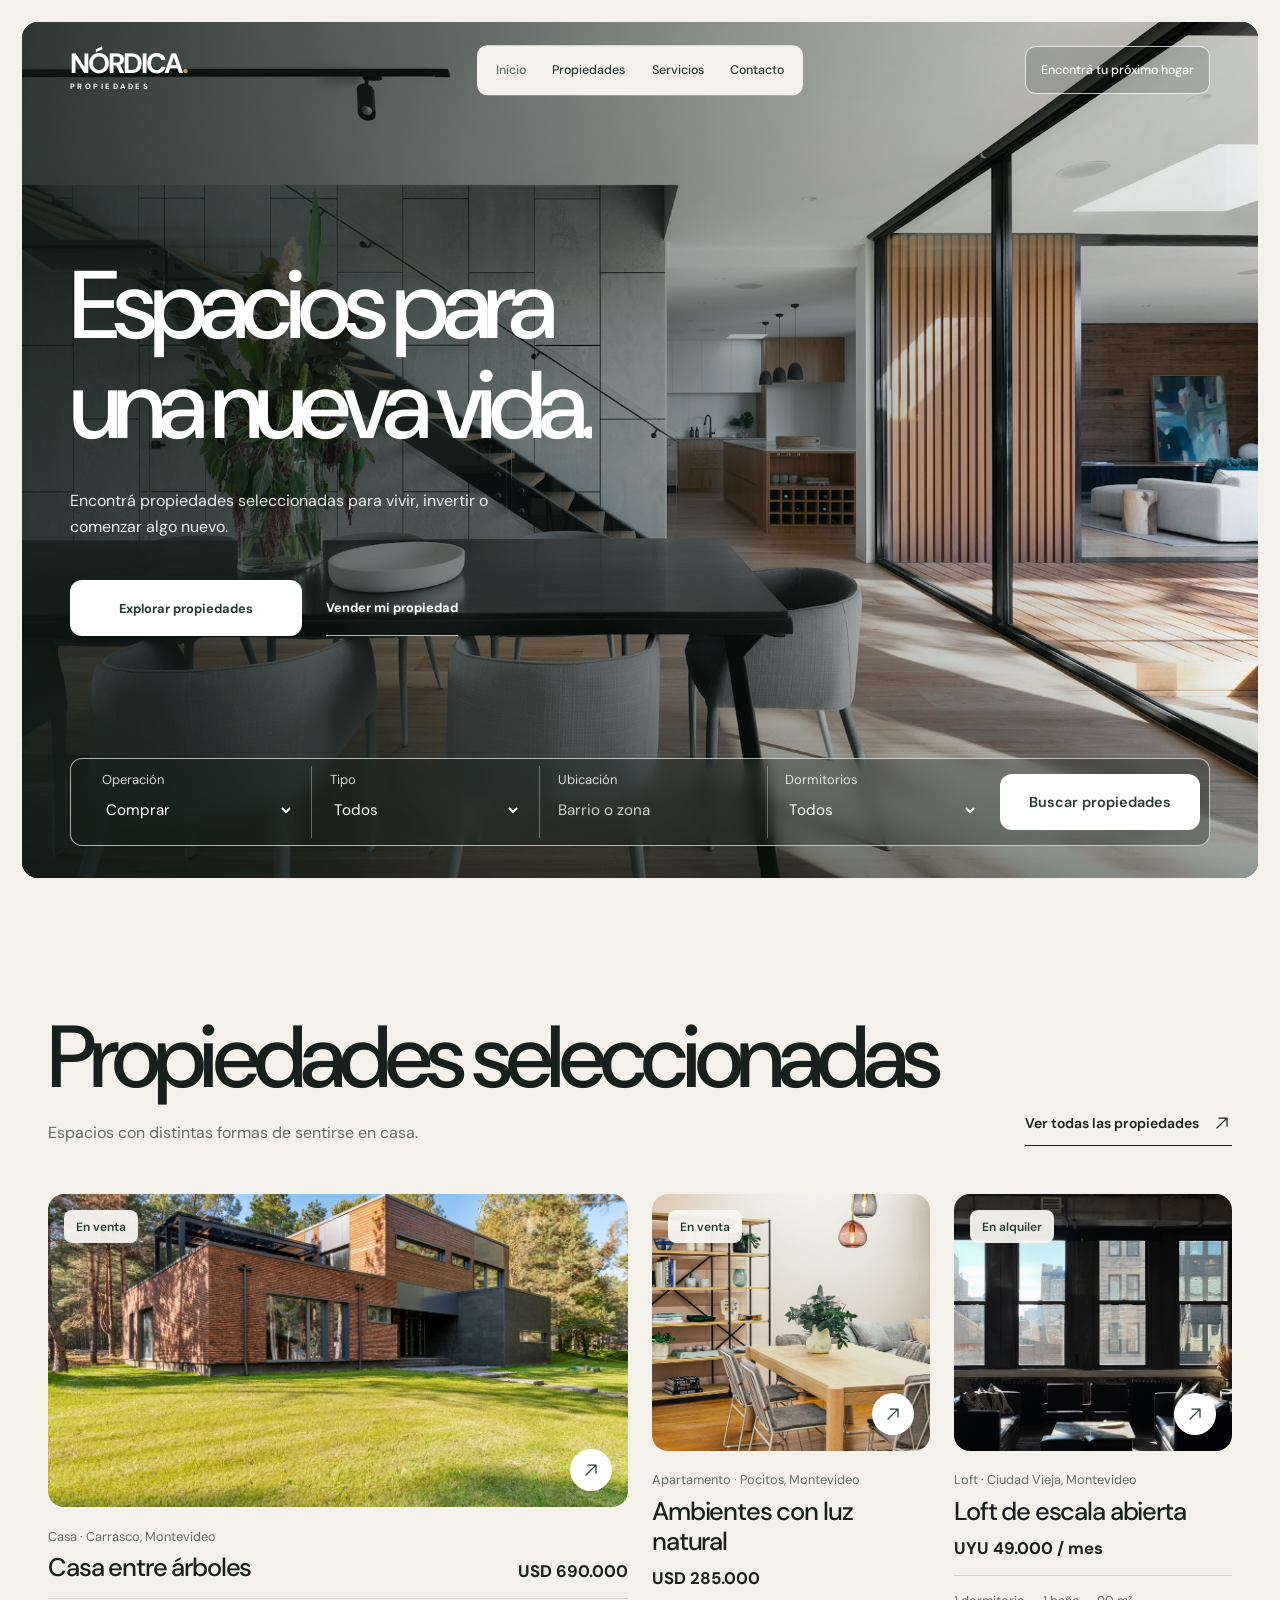
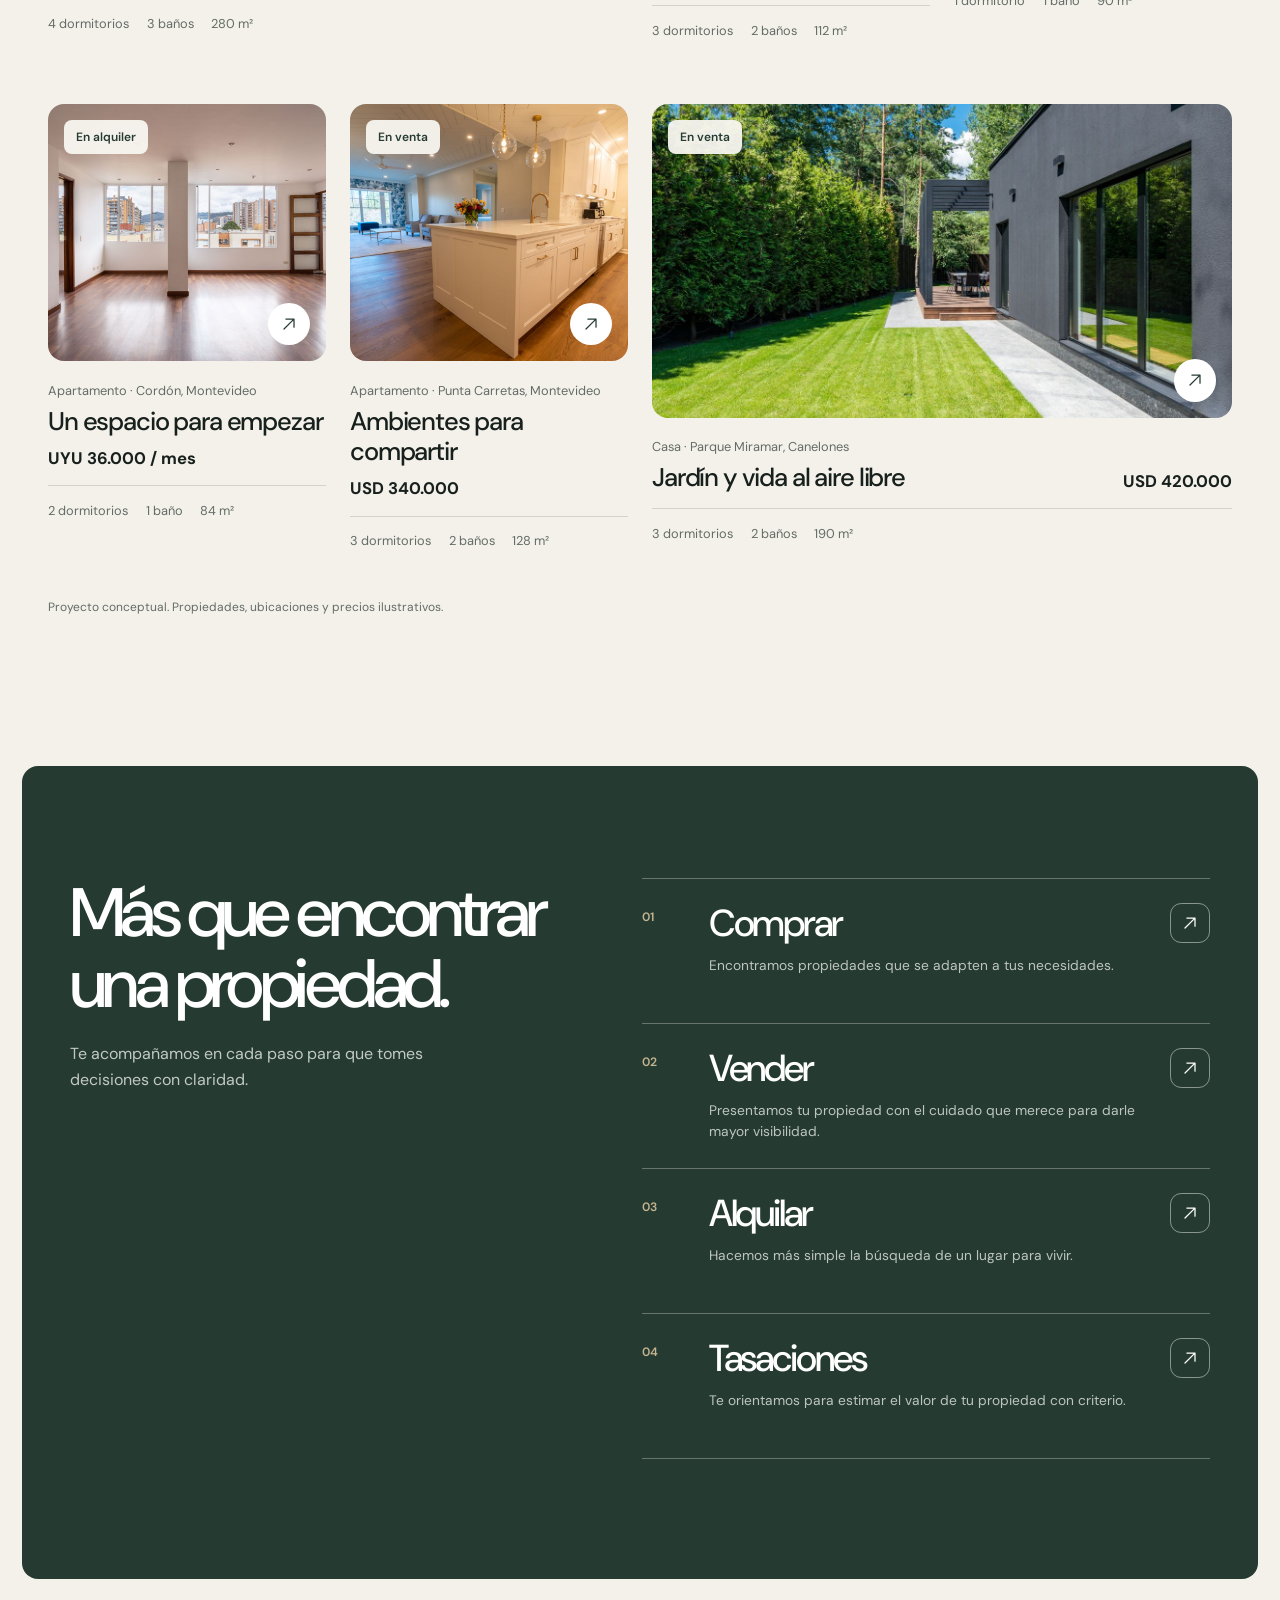
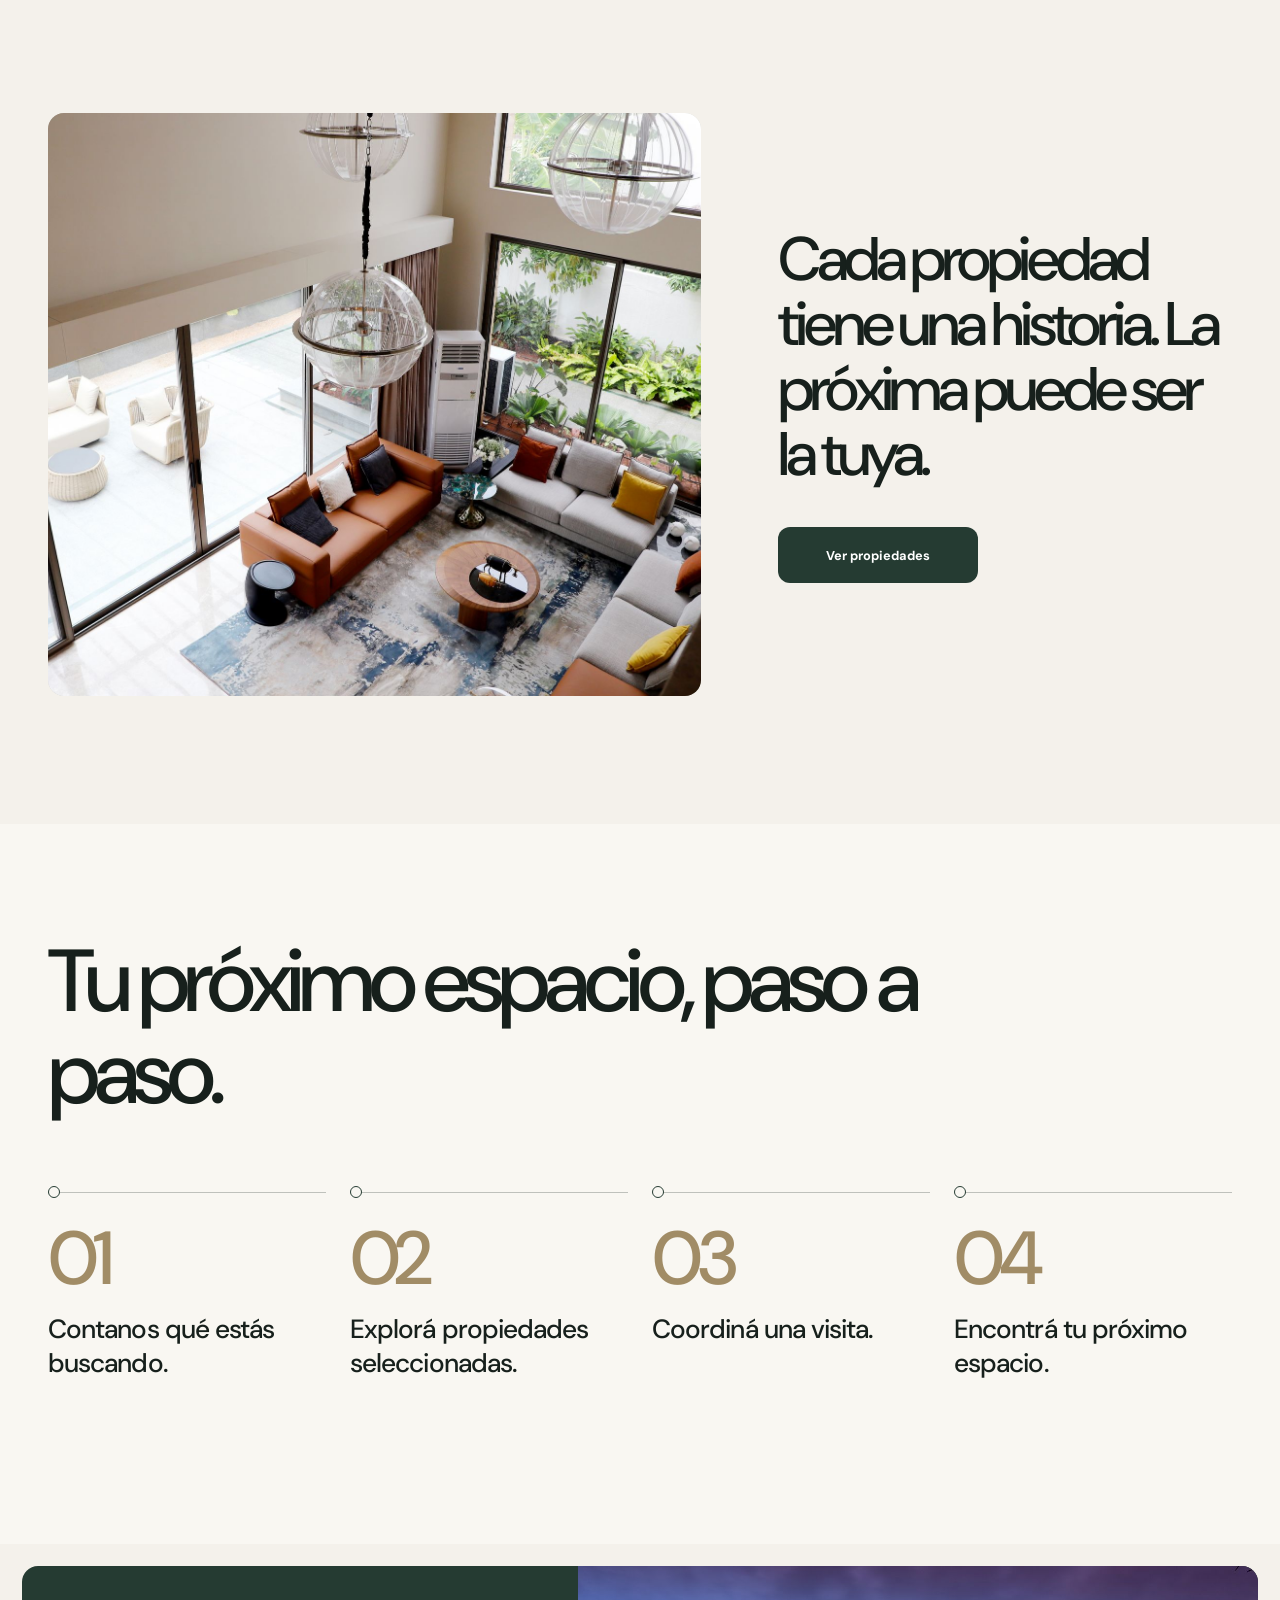
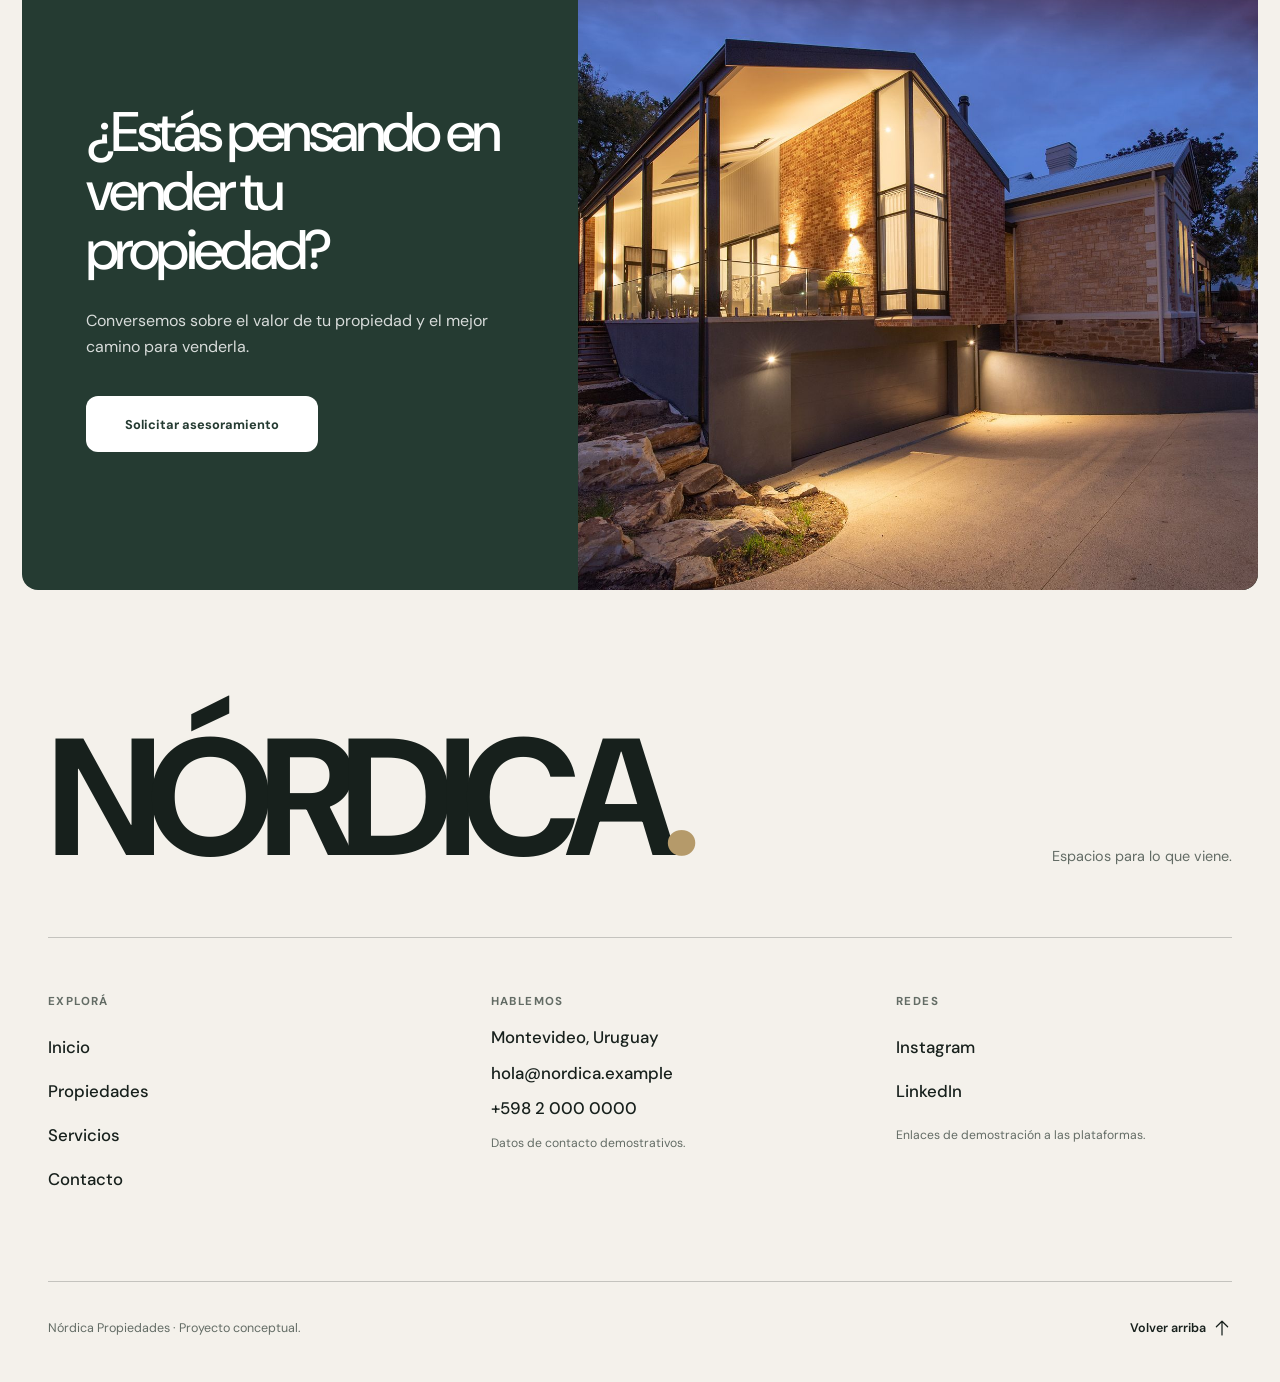
==== index.html @ 1dad35c6 "Primer Commit" ====
<!doctype html>
<html lang="es-UY">
  <head>
    <meta charset="utf-8">
    <meta name="viewport" content="width=device-width, initial-scale=1">
    <meta name="theme-color" content="#f4f1eb">
    <meta name="description" content="Nórdica Propiedades es un proyecto conceptual de una inmobiliaria contemporánea en Montevideo.">
    <title>Nórdica Propiedades — Espacios para una nueva etapa</title>
    <link rel="preconnect" href="https://fonts.googleapis.com">
    <link rel="preconnect" href="https://fonts.gstatic.com" crossorigin>
    <link href="https://fonts.googleapis.com/css2?family=DM+Sans:wght@400;500;600;700&display=swap" rel="stylesheet">
    <link rel="stylesheet" href="css/styles.css?v=28">
    <script src="js/main.js?v=9" defer></script>
    <script src="js/newsletter.js?v=3" defer></script>
  </head>
  <body>
    <a class="skip-link" href="#contenido">Saltar al contenido</a>

    <header class="site-header">
      <div class="site-header__inner container">
        <a class="brand" href="index.html" aria-label="Nórdica Propiedades, inicio">
          <span class="brand__name">NÓRDICA<span class="brand__mark" aria-hidden="true">.</span></span>
          <span class="brand__description">PROPIEDADES</span>
        </a>

        <button class="menu-toggle" type="button" aria-label="Abrir menú" aria-controls="site-nav" aria-expanded="false"><span class="icon icon--menu" aria-hidden="true"></span></button>

        <nav class="site-nav" id="site-nav" aria-label="Navegación principal">
          <ul class="site-nav__list">
            <li><a class="site-nav__link is-current" href="index.html" aria-current="page">Inicio</a></li>
            <li><a class="site-nav__link" href="propiedades.html">Propiedades</a></li>
            <li><a class="site-nav__link" href="index.html#servicios">Servicios</a></li>
            <li><a class="site-nav__link" href="contacto.html">Contacto</a></li>
          </ul>
          <a class="site-nav__cta" href="propiedades.html">Encontrá tu próximo hogar</a>
        </nav>
      </div>
    </header>

    <main id="contenido">
      <section class="hero" aria-labelledby="hero-title">
        <div class="hero__content">
          <div class="hero__copy">
            <h1 id="hero-title" aria-label="Espacios para una nueva etapa.">Espacios para una nueva <span class="hero__word" aria-hidden="true">etapa</span></h1>
            <p class="hero__description">Encontrá propiedades seleccionadas para vivir, invertir o comenzar algo nuevo.</p>
            <div class="hero__actions">
              <a class="button button--primary" href="propiedades.html">Explorar propiedades</a>
              <a class="button button--text" href="contacto.html?motivo=vender">Vender mi propiedad</a>
            </div>
          </div>

          <section class="property-search" aria-labelledby="property-search-title">
            <h2 class="visually-hidden" id="property-search-title">Buscá propiedades</h2>

            <form class="property-search__form" action="propiedades.html" method="get" role="search">
              <div class="property-search__field">
                <label for="search-operation">Operación</label>
                <select id="search-operation" name="operacion">
                  <option value="comprar">Comprar</option>
                  <option value="alquilar">Alquilar</option>
                </select>
              </div>

              <div class="property-search__field">
                <label for="search-type">Tipo</label>
                <select id="search-type" name="tipo">
                  <option value="">Todos</option>
                  <option value="casa">Casa</option>
                  <option value="apartamento">Apartamento</option>
                  <option value="terreno">Terreno</option>
                  <option value="local">Local</option>
                </select>
              </div>

              <div class="property-search__field">
                <label for="search-location">Ubicación</label>
                <input id="search-location" name="ubicacion" type="search" placeholder="Barrio o zona" autocomplete="off">
              </div>

              <div class="property-search__field">
                <label for="search-bedrooms">Dormitorios</label>
                <select id="search-bedrooms" name="dormitorios">
                  <option value="">Todos</option>
                  <option value="1">1 o más</option>
                  <option value="2">2 o más</option>
                  <option value="3">3 o más</option>
                  <option value="4">4 o más</option>
                </select>
              </div>

              <button class="property-search__submit" type="submit">Buscar propiedades</button>
            </form>
          </section>
        </div>

        <figure class="hero__visual">
          <img src="assets/images/hero-interior.jpg" width="1800" height="1200" alt="Interior contemporáneo luminoso con ventanales, escalera y materiales naturales" fetchpriority="high" decoding="async">
        </figure>
      </section>

      <section class="featured" id="propiedades-destacadas" aria-labelledby="featured-title">
        <div class="container">
          <div class="featured__header">
            <div>
              <h2 id="featured-title">Propiedades seleccionadas</h2>
              <p>Espacios con distintas formas de sentirse en casa.</p>
            </div>
            <a class="featured__all" href="propiedades.html">Ver todas las propiedades <span class="icon icon--arrow-up-right" aria-hidden="true"></span></a>
          </div>

          <div class="featured__grid">
            <article class="featured-property featured-property--wide">
              <a class="featured-property__link" href="propiedad.html?id=casa-carrasco">
                <div class="featured-property__media">
                  <img src="assets/images/casa-carrasco.jpg" width="1200" height="801" alt="Casa contemporánea de ladrillo y madera entre árboles" loading="lazy" decoding="async">
                  <span class="featured-property__badge">En venta</span>
                  <span class="featured-property__arrow" aria-hidden="true"><span class="icon icon--arrow-up-right"></span></span>
                </div>
                <div class="featured-property__details">
                  <div class="featured-property__heading">
                    <p>Casa · Carrasco, Montevideo</p>
                    <h3>Casa entre árboles</h3>
                  </div>
                  <p class="featured-property__price">USD 690.000</p>
                </div>
                <ul class="featured-property__specs" aria-label="Características de la propiedad">
                  <li>4 dormitorios</li><li>3 baños</li><li>280 m²</li>
                </ul>
              </a>
            </article>

            <article class="featured-property">
              <a class="featured-property__link" href="propiedad.html?id=apartamento-pocitos">
                <div class="featured-property__media">
                  <img src="assets/images/apartamento-pocitos.jpg" width="1200" height="1800" alt="Comedor luminoso con mesa de madera y lámparas colgantes" loading="lazy" decoding="async">
                  <span class="featured-property__badge">En venta</span>
                  <span class="featured-property__arrow" aria-hidden="true"><span class="icon icon--arrow-up-right"></span></span>
                </div>
                <div class="featured-property__details">
                  <div class="featured-property__heading">
                    <p>Apartamento · Pocitos, Montevideo</p>
                    <h3>Ambientes con luz natural</h3>
                  </div>
                  <p class="featured-property__price">USD 285.000</p>
                </div>
                <ul class="featured-property__specs" aria-label="Características de la propiedad">
                  <li>3 dormitorios</li><li>2 baños</li><li>112 m²</li>
                </ul>
              </a>
            </article>

            <article class="featured-property">
              <a class="featured-property__link" href="propiedad.html?id=loft-ciudad-vieja">
                <div class="featured-property__media">
                  <img src="assets/images/loft-ciudad-vieja.jpg" width="1200" height="1600" alt="Loft con ventanales altos y sala de estar de estilo industrial" loading="lazy" decoding="async">
                  <span class="featured-property__badge">En alquiler</span>
                  <span class="featured-property__arrow" aria-hidden="true"><span class="icon icon--arrow-up-right"></span></span>
                </div>
                <div class="featured-property__details">
                  <div class="featured-property__heading">
                    <p>Loft · Ciudad Vieja, Montevideo</p>
                    <h3>Loft de escala abierta</h3>
                  </div>
                  <p class="featured-property__price">UYU 49.000 / mes</p>
                </div>
                <ul class="featured-property__specs" aria-label="Características de la propiedad">
                  <li>1 dormitorio</li><li>1 baño</li><li>90 m²</li>
                </ul>
              </a>
            </article>

            <article class="featured-property">
              <a class="featured-property__link" href="propiedad.html?id=apartamento-cordon">
                <div class="featured-property__media">
                  <img src="assets/images/apartamento-cordon.jpg" width="1200" height="800" alt="Apartamento vacío con piso de madera y ventanas amplias" loading="lazy" decoding="async">
                  <span class="featured-property__badge">En alquiler</span>
                  <span class="featured-property__arrow" aria-hidden="true"><span class="icon icon--arrow-up-right"></span></span>
                </div>
                <div class="featured-property__details">
                  <div class="featured-property__heading">
                    <p>Apartamento · Cordón, Montevideo</p>
                    <h3>Un espacio para empezar</h3>
                  </div>
                  <p class="featured-property__price">UYU 36.000 / mes</p>
                </div>
                <ul class="featured-property__specs" aria-label="Características de la propiedad">
                  <li>2 dormitorios</li><li>1 baño</li><li>84 m²</li>
                </ul>
              </a>
            </article>

            <article class="featured-property">
              <a class="featured-property__link" href="propiedad.html?id=apartamento-punta-carretas">
                <div class="featured-property__media">
                  <img src="assets/images/apartamento-punta-carretas.jpg" width="1200" height="800" alt="Cocina abierta con isla y sala de estar luminosa" loading="lazy" decoding="async">
                  <span class="featured-property__badge">En venta</span>
                  <span class="featured-property__arrow" aria-hidden="true"><span class="icon icon--arrow-up-right"></span></span>
                </div>
                <div class="featured-property__details">
                  <div class="featured-property__heading">
                    <p>Apartamento · Punta Carretas, Montevideo</p>
                    <h3>Ambientes para compartir</h3>
                  </div>
                  <p class="featured-property__price">USD 340.000</p>
                </div>
                <ul class="featured-property__specs" aria-label="Características de la propiedad">
                  <li>3 dormitorios</li><li>2 baños</li><li>128 m²</li>
                </ul>
              </a>
            </article>

            <article class="featured-property featured-property--wide">
              <a class="featured-property__link" href="propiedad.html?id=casa-parque-miramar">
                <div class="featured-property__media">
                  <img src="assets/images/casa-parque-miramar.jpg" width="1200" height="801" alt="Casa moderna con jardín verde y ventanales al exterior" loading="lazy" decoding="async">
                  <span class="featured-property__badge">En venta</span>
                  <span class="featured-property__arrow" aria-hidden="true"><span class="icon icon--arrow-up-right"></span></span>
                </div>
                <div class="featured-property__details">
                  <div class="featured-property__heading">
                    <p>Casa · Parque Miramar, Canelones</p>
                    <h3>Jardín y vida al aire libre</h3>
                  </div>
                  <p class="featured-property__price">USD 420.000</p>
                </div>
                <ul class="featured-property__specs" aria-label="Características de la propiedad">
                  <li>3 dormitorios</li><li>2 baños</li><li>190 m²</li>
                </ul>
              </a>
            </article>
          </div>

          <p class="featured__disclaimer">Proyecto conceptual. Propiedades, ubicaciones y precios ilustrativos.</p>
        </div>
      </section>

      <section class="services" id="servicios" aria-labelledby="services-title">
        <div class="services__inner container">
          <div class="services__intro">
            <h2 id="services-title">Más que encontrar una propiedad.</h2>
            <p>Te acompañamos en cada paso para que tomes decisiones con claridad.</p>
          </div>

          <ul class="services__list">
            <li class="service-row">
              <a class="service-row__link" href="propiedades.html?operacion=comprar">
                <span class="service-row__number" aria-hidden="true">01</span>
                <span class="service-row__content">
                  <span class="service-row__title">Comprar</span>
                  <span class="service-row__description">Encontramos propiedades que se adapten a tus necesidades.</span>
                </span>
                <span class="service-row__arrow" aria-hidden="true"><span class="icon icon--arrow-up-right"></span></span>
              </a>
            </li>
            <li class="service-row">
              <a class="service-row__link" href="contacto.html?motivo=vender">
                <span class="service-row__number" aria-hidden="true">02</span>
                <span class="service-row__content">
                  <span class="service-row__title">Vender</span>
                  <span class="service-row__description">Presentamos tu propiedad con el cuidado que merece para darle mayor visibilidad.</span>
                </span>
                <span class="service-row__arrow" aria-hidden="true"><span class="icon icon--arrow-up-right"></span></span>
              </a>
            </li>
            <li class="service-row">
              <a class="service-row__link" href="propiedades.html?operacion=alquilar">
                <span class="service-row__number" aria-hidden="true">03</span>
                <span class="service-row__content">
                  <span class="service-row__title">Alquilar</span>
                  <span class="service-row__description">Hacemos más simple la búsqueda de un lugar para vivir.</span>
                </span>
                <span class="service-row__arrow" aria-hidden="true"><span class="icon icon--arrow-up-right"></span></span>
              </a>
            </li>
            <li class="service-row">
              <a class="service-row__link" href="contacto.html?motivo=tasacion">
                <span class="service-row__number" aria-hidden="true">04</span>
                <span class="service-row__content">
                  <span class="service-row__title">Tasaciones</span>
                  <span class="service-row__description">Te orientamos para estimar el valor de tu propiedad con criterio.</span>
                </span>
                <span class="service-row__arrow" aria-hidden="true"><span class="icon icon--arrow-up-right"></span></span>
              </a>
            </li>
          </ul>
        </div>
      </section>

      <section class="story" aria-labelledby="story-title">
        <div class="story__layout container">
          <figure class="story__visual">
            <img src="assets/images/historia-interior.jpg" width="1800" height="1200" alt="Sala contemporánea de doble altura abierta hacia un jardín" loading="lazy" decoding="async">
          </figure>
          <div class="story__copy">
            <h2 id="story-title">Cada propiedad tiene una historia. La próxima puede ser la tuya.</h2>
            <a class="button button--dark" href="propiedades.html">Ver propiedades</a>
          </div>
        </div>
      </section>

      <section class="process" id="proceso" aria-labelledby="process-title">
        <div class="container">
          <h2 id="process-title">Tu próximo espacio, paso a paso.</h2>
          <ol class="process__steps">
            <li class="process__step">
              <span class="process__number" aria-hidden="true">01</span>
              <p>Contanos qué estás buscando.</p>
            </li>
            <li class="process__step">
              <span class="process__number" aria-hidden="true">02</span>
              <p>Explorá propiedades seleccionadas.</p>
            </li>
            <li class="process__step">
              <span class="process__number" aria-hidden="true">03</span>
              <p>Coordiná una visita.</p>
            </li>
            <li class="process__step">
              <span class="process__number" aria-hidden="true">04</span>
              <p>Encontrá tu próximo espacio.</p>
            </li>
          </ol>
        </div>
      </section>

      <section class="sell-cta" id="vender" aria-labelledby="sell-cta-title">
        <div class="sell-cta__content">
          <h2 id="sell-cta-title">¿Estás pensando en vender tu propiedad?</h2>
          <p>Conversemos sobre el valor de tu propiedad y el mejor camino para venderla.</p>
          <a class="button button--primary" href="contacto.html?motivo=vender">Solicitar asesoramiento</a>
        </div>
        <figure class="sell-cta__visual">
          <img src="assets/images/cta-vender.jpg" width="1800" height="1200" alt="Casa contemporánea de ladrillo iluminada al atardecer" loading="lazy" decoding="async">
        </figure>
      </section>
    </main>

    <footer class="site-footer">
      <div class="site-footer__inner container">
        <div class="site-footer__masthead">
          <a class="site-footer__brand" href="index.html" aria-label="Nórdica Propiedades, inicio">NÓRDICA<span aria-hidden="true">.</span></a>
          <p>Espacios para lo que viene.</p>
        </div>

        <div class="site-footer__details">
          <nav class="site-footer__group" aria-label="Navegación del pie de página">
            <h2>Explorá</h2>
            <ul>
              <li><a href="index.html">Inicio</a></li>
              <li><a href="propiedades.html">Propiedades</a></li>
              <li><a href="index.html#servicios">Servicios</a></li>
              <li><a href="contacto.html">Contacto</a></li>
            </ul>
          </nav>

          <div class="site-footer__group">
            <h2>Hablemos</h2>
            <p>Montevideo, Uruguay</p>
            <p>hola@nordica.example</p>
            <p>+598 2 000 0000</p>
            <p class="site-footer__note">Datos de contacto demostrativos.</p>
          </div>

          <div class="site-footer__group">
            <h2>Redes</h2>
            <ul>
              <li><a href="https://www.instagram.com/" target="_blank" rel="noopener noreferrer">Instagram</a></li>
              <li><a href="https://www.linkedin.com/" target="_blank" rel="noopener noreferrer">LinkedIn</a></li>
            </ul>
            <p class="site-footer__note">Enlaces de demostración a las plataformas.</p>
          </div>
        </div>

        <div class="site-footer__bottom">
          <p>Nórdica Propiedades · Proyecto conceptual.</p>
          <a href="#contenido">Volver arriba <span class="icon icon--arrow-up" aria-hidden="true"></span></a>
        </div>
      </div>
    </footer>
  </body>
</html>
---- css/styles.css ----
/* 1. Variables */
:root {
  --color-background: #f4f1eb;
  --color-paper: #f9f7f2;
  --color-text: #17201c;
  --color-primary: #253b32;
  --color-accent: #b59a6a;
  --color-muted: #636c65;
  --color-white: #fff;
  --font-body: "DM Sans", Arial, sans-serif;
  --container-width: 88rem;
  --page-gutter: 1.25rem;
  --frame-gap: 0.625rem;
  --frame-radius: 1rem;
  --header-height: 5rem;
  --transition-fast: 220ms ease;
  --ease-out: cubic-bezier(0.23, 1, 0.32, 1);
}

/* 2. Reset and base */
*, *::before, *::after { box-sizing: border-box; }
html { scroll-behavior: smooth; }
body { margin: 0; min-width: 320px; background: var(--color-background); color: var(--color-text); font-family: var(--font-body); }
body, button, a { -webkit-tap-highlight-color: transparent; }
img { display: block; max-width: 100%; }
button, input, select { font: inherit; }
textarea { font: inherit; }
a { color: inherit; text-decoration: none; }
ul { margin: 0; padding: 0; list-style: none; }
::selection { background: var(--color-accent); color: var(--color-text); }
:focus-visible { outline: 2px solid var(--color-accent); outline-offset: 4px; }

/* Phosphor regular icons, served locally in explicit spans. */
.icon { display: inline-block; width: 1.25rem; height: 1.25rem; flex: 0 0 auto; background: currentColor; vertical-align: middle; -webkit-mask: var(--icon) center / contain no-repeat; mask: var(--icon) center / contain no-repeat; }
.icon--arrow-up-right { --icon: url('../assets/icons/arrow-up-right.svg'); }
.icon--arrow-up { --icon: url('../assets/icons/arrow-up.svg'); }
.icon--arrow-left { --icon: url('../assets/icons/arrow-left.svg'); }
.icon--arrow-right { --icon: url('../assets/icons/arrow-right.svg'); }
.icon--check { --icon: url('../assets/icons/check.svg'); }
.icon--search { --icon: url('../assets/icons/magnifying-glass.svg'); }
.icon--menu { --icon: url('../assets/icons/list.svg'); width: 1.45rem; height: 1.45rem; }
.icon--close { --icon: url('../assets/icons/x.svg'); }
.menu-toggle[aria-expanded="true"] .icon--menu { --icon: url('../assets/icons/x.svg'); }
.contact-success__mark .icon, .detail-visit__success > span .icon, .catalog-empty__symbol .icon { width: 1.65rem; height: 1.65rem; }

.container { width: min(100% - 2 * var(--page-gutter), var(--container-width)); margin-inline: auto; }
.visually-hidden { position: absolute; width: 1px; height: 1px; padding: 0; border: 0; overflow: hidden; clip: rect(0, 0, 0, 0); white-space: nowrap; clip-path: inset(50%); }
.skip-link { position: fixed; z-index: 100; top: 0.5rem; left: 0.5rem; padding: 0.75rem 1rem; background: var(--color-primary); color: var(--color-white); transform: translateY(-160%); }
.skip-link:focus { transform: translateY(0); }

/* 3. Header */
.site-header { position: absolute; z-index: 30; top: var(--frame-gap); right: var(--frame-gap); left: var(--frame-gap); color: var(--color-white); transform: translate3d(0, var(--nav-follow, 0px), 0); will-change: transform; }
.site-header__inner { position: relative; display: flex; align-items: center; justify-content: space-between; min-height: var(--header-height); gap: 1rem; }
.site-header.is-scrolled .brand { margin: -0.55rem -0.75rem; padding: 0.55rem 0.75rem; border-radius: 0.75rem; background: var(--color-primary); box-shadow: 0 0.75rem 2rem rgb(12 24 20 / 18%); }
.site-header.is-scrolled .menu-toggle, .site-header.is-scrolled .site-nav__cta { border-color: var(--color-primary); background: var(--color-primary); box-shadow: 0 0.75rem 2rem rgb(12 24 20 / 18%); }
.brand { display: inline-flex; flex-direction: column; align-items: flex-start; flex-shrink: 0; line-height: 1; }
.brand__name { font-size: 1.55rem; font-weight: 700; letter-spacing: -0.075em; }
.brand__mark { color: var(--color-accent); }
.brand__description { margin-top: 0.32rem; font-size: 0.48rem; font-weight: 700; letter-spacing: 0.32em; }
.menu-toggle { display: grid; width: 3rem; height: 3rem; place-items: center; border: 1px solid rgb(255 255 255 / 70%); border-radius: 0.55rem; background: rgb(23 32 28 / 16%); color: var(--color-white); cursor: pointer; }
.menu-toggle:hover { background: rgb(23 32 28 / 35%); }
.site-nav { position: absolute; top: 100%; left: 0; right: 0; padding: 1.5rem var(--page-gutter) 2rem; border-radius: 0.75rem; background: var(--color-background); color: var(--color-text); box-shadow: 0 1rem 2.5rem rgb(12 24 20 / 18%); opacity: 0; visibility: hidden; pointer-events: none; transform: translateY(-0.75rem); transition: opacity var(--transition-fast), transform var(--transition-fast), visibility var(--transition-fast); }
.site-nav.is-open { opacity: 1; visibility: visible; pointer-events: auto; transform: translateY(0); }
.site-nav__list { display: grid; }
.site-nav__link { display: flex; align-items: center; min-height: 3.75rem; border-bottom: 1px solid rgb(23 32 28 / 12%); font-size: 1.35rem; transition: color var(--transition-fast); }
.site-nav__link:hover, .site-nav__link:focus-visible, .site-nav__link.is-current { color: #587061; }
.site-nav__cta { display: flex; min-height: 3.5rem; align-items: center; justify-content: center; margin-top: 1.5rem; padding: 0.75rem 1.1rem; background: var(--color-primary); color: var(--color-white); font-size: 0.85rem; font-weight: 600; transition: background var(--transition-fast); }
.site-nav__cta:hover { background: #385748; }

/* 4. Hero */
.hero { position: relative; display: grid; min-height: calc(100dvh - 2 * var(--frame-gap)); margin: var(--frame-gap); border-radius: var(--frame-radius); isolation: isolate; overflow: hidden; background: var(--color-primary); color: var(--color-white); }
.hero::after { position: absolute; z-index: 1; inset: 0; background: linear-gradient(90deg, rgb(12 24 20 / 76%), rgb(12 24 20 / 46%) 60%, rgb(12 24 20 / 23%)), linear-gradient(0deg, rgb(12 24 20 / 60%), transparent 28%); content: ""; pointer-events: none; }
.hero__content { position: relative; z-index: 2; display: flex; min-height: calc(100dvh - 2 * var(--frame-gap)); flex-direction: column; justify-content: space-between; min-width: 0; padding: calc(var(--header-height) + 1.4rem) var(--page-gutter) 1.4rem; }
.hero__copy { max-width: 58rem; margin-block: auto; }
.hero h1 { max-width: 11ch; margin: 0; font-family: var(--font-body); font-size: clamp(2.875rem, 11vw, 5.5rem); font-weight: 500; letter-spacing: -0.075em; line-height: 1.04; text-wrap: balance; }
.hero__word { display: inline-block; white-space: nowrap; }
.hero__word::after { content: "."; }
.hero__word.is-erasing { animation: word-erase 320ms steps(5, end) forwards; }
.hero__word.is-writing { animation: word-write 400ms steps(5, end) both; }
@keyframes word-erase { from { clip-path: inset(0 0 0 0); } to { clip-path: inset(0 100% 0 0); } }
@keyframes word-write { from { clip-path: inset(0 100% 0 0); } to { clip-path: inset(0 0 0 0); } }
.hero__description { max-width: 29rem; margin: 1.6rem 0 0; color: rgb(255 255 255 / 90%); font-size: 0.96rem; line-height: 1.65; }
.hero__actions { display: flex; flex-direction: column; align-items: stretch; gap: 0.35rem; margin-top: 2rem; }
.button { display: inline-flex; min-height: 3.5rem; align-items: center; justify-content: center; padding: 0.9rem 1.2rem; font-size: 0.8rem; font-weight: 700; transition: background var(--transition-fast), color var(--transition-fast), transform var(--transition-fast); }
.button:active { transform: scale(0.98); }
.button--primary { border-radius: 0.75rem; background: var(--color-white); color: var(--color-primary); }
.button--primary:hover { background: var(--color-background); }
.button--text { border-bottom: 1px solid rgb(255 255 255 / 70%); }
.button--text:hover { color: #e6d7ba; }
.hero__note { margin: 2.5rem 0 0; color: rgb(255 255 255 / 90%); font-size: 0.75rem; font-weight: 600; letter-spacing: 0.06em; line-height: 1.5; }
.hero__note span { margin-inline: 0.35rem; color: var(--color-accent); }
.hero__visual { position: absolute; z-index: 0; inset: 0; margin: 0; overflow: hidden; background: #6d756f; }
.hero__visual img { width: 100%; height: 100%; object-fit: cover; object-position: 56% center; }

/* 5. Property search */
.property-search { margin-top: 1rem; }
.property-search__form { display: grid; grid-template-columns: repeat(2, minmax(0, 1fr)); padding: 0.5rem; border: 1px solid rgb(255 255 255 / 65%); border-radius: 0.75rem; background: rgb(20 32 27 / 34%); backdrop-filter: blur(8px); -webkit-backdrop-filter: blur(8px); color-scheme: dark; }
.property-search__field { display: flex; min-width: 0; flex-direction: column; justify-content: center; padding: 0.4rem 0.65rem; }
.property-search__field:nth-of-type(odd) { border-right: 1px solid rgb(255 255 255 / 32%); }
.property-search__field:nth-of-type(-n + 2) { border-bottom: 1px solid rgb(255 255 255 / 32%); }
.property-search__field label { color: rgb(255 255 255 / 82%); font-size: 0.8125rem; line-height: 1.25; }
.property-search__field input, .property-search__field select { width: 100%; min-width: 0; min-height: 2.75rem; padding: 0; border: 0; background: transparent; color: var(--color-white); font-size: 0.95rem; }
.property-search__field input::placeholder { color: rgb(255 255 255 / 78%); opacity: 1; }
.property-search__field input:focus, .property-search__field select:focus { outline: none; }
.property-search__field:has(:focus-visible) { border-radius: 0.75rem; outline: 2px solid var(--color-accent); outline-offset: -2px; }
.property-search__submit { grid-column: 1 / -1; min-height: 3.25rem; margin-top: 0.5rem; padding: 0.8rem 1.5rem; border: 0; border-radius: 0.75rem; background: var(--color-white); color: var(--color-primary); font-size: 0.9rem; font-weight: 600; cursor: pointer; transition: background var(--transition-fast), transform var(--transition-fast); }
.property-search__submit:hover { background: var(--color-background); }
.property-search__submit:active { transform: scale(0.98); }

/* 6. Featured properties */
.featured { padding-block: 5.5rem 7rem; }
.featured__header { display: grid; gap: 1.5rem; margin-bottom: 2.25rem; }
.featured__header h2 { max-width: 16ch; margin: 0; font-size: clamp(2.7rem, 8vw, 5.5rem); font-weight: 500; letter-spacing: -0.067em; line-height: 1.03; }
.featured__header p { max-width: 29rem; margin: 1.1rem 0 0; color: var(--color-muted); font-size: 1rem; line-height: 1.6; }
.featured__all { display: inline-flex; min-height: 2.75rem; align-items: center; justify-self: start; gap: 0.8rem; border-bottom: 1px solid currentColor; font-size: 0.875rem; font-weight: 600; transition: color var(--transition-fast); }
.featured__all:hover { color: #4f6a59; }
.featured__grid { display: grid; grid-template-columns: minmax(0, 1fr); gap: 3.4rem; }
.featured-property { min-width: 0; }
.featured-property__link { display: block; }
.featured-property__media { position: relative; aspect-ratio: 1.18; overflow: hidden; border-radius: var(--frame-radius); background: #d2d3cb; }
.featured-property__media img { width: 100%; height: 100%; object-fit: cover; transition: transform 650ms var(--ease-out); }
.featured-property__arrow { position: absolute; right: 1rem; bottom: 1rem; display: grid; width: 2.65rem; height: 2.65rem; place-items: center; border-radius: 50%; background: var(--color-white); color: var(--color-primary); transition: transform 220ms var(--ease-out); }
.featured-property__badge { position: absolute; top: 1rem; left: 1rem; padding: 0.55rem 0.75rem; border-radius: 0.5rem; background: rgb(249 247 242 / 94%); color: var(--color-primary); font-size: 0.75rem; font-weight: 600; }
.featured-property__details { display: flex; flex-direction: column; gap: 0.6rem; margin-top: 1.2rem; }
.featured-property__heading p { margin: 0 0 0.45rem; color: var(--color-muted); font-size: 0.8rem; line-height: 1.5; }
.featured-property__heading h3 { margin: 0; font-size: clamp(1.4rem, 2vw, 1.75rem); font-weight: 500; letter-spacing: -0.045em; line-height: 1.18; }
.featured-property__price { margin: 0; font-size: 1.05rem; font-weight: 700; line-height: 1.4; white-space: nowrap; }
.featured-property__specs { display: flex; flex-wrap: wrap; gap: 0.35rem 1.1rem; margin-top: 0.95rem; padding-top: 0.9rem; border-top: 1px solid rgb(23 32 28 / 15%); color: var(--color-muted); font-size: 0.8rem; line-height: 1.5; }
.featured__disclaimer { margin: 3rem 0 0; color: var(--color-muted); font-size: 0.75rem; line-height: 1.5; }
.featured-property.is-revealing { opacity: 0; transform: translateY(0.75rem); transition: opacity 550ms var(--ease-out), transform 550ms var(--ease-out); }
.featured-property.is-revealing.is-visible { opacity: 1; transform: translateY(0); }

@media (hover: hover) and (pointer: fine) {
  .featured-property__link:hover .featured-property__media img { transform: scale(1.04); }
  .featured-property__link:hover .featured-property__arrow { transform: translate(0.15rem, -0.15rem); }
}
.featured-property__link:focus-visible .featured-property__arrow { transform: translate(0.15rem, -0.15rem); }

/* 7. Services */
.services { margin: var(--frame-gap); border-radius: var(--frame-radius); background: var(--color-primary); color: var(--color-white); }
.services__inner { display: grid; gap: 3.5rem; padding-block: 5.5rem 6rem; }
.services__intro h2 { max-width: 11ch; margin: 0; font-size: clamp(2.7rem, 8vw, 5.5rem); font-weight: 500; letter-spacing: -0.067em; line-height: 1.03; }
.services__intro p { max-width: 26rem; margin: 1.35rem 0 0; color: rgb(255 255 255 / 72%); font-size: 1rem; line-height: 1.6; }
.services__list { border-top: 1px solid rgb(255 255 255 / 30%); }
.service-row { border-bottom: 1px solid rgb(255 255 255 / 30%); }
.service-row__link { display: grid; grid-template-columns: 2.1rem minmax(0, 1fr) 2.5rem; align-items: start; gap: 0.55rem; min-height: 8.3rem; padding-block: 1.25rem; }
.service-row__number { padding-top: 0.38rem; color: #c6b590; font-size: 0.76rem; font-weight: 600; }
.service-row__content { display: flex; flex-direction: column; gap: 0.65rem; min-width: 0; }
.service-row__title { font-size: clamp(1.65rem, 5.6vw, 2.35rem); font-weight: 500; letter-spacing: -0.055em; line-height: 1.1; }
.service-row__description { width: calc(100% + 3.05rem); max-width: 28rem; color: rgb(255 255 255 / 70%); font-size: 0.86rem; line-height: 1.5; }
.service-row__arrow { display: grid; width: 2.5rem; height: 2.5rem; place-items: center; justify-self: end; border: 1px solid rgb(255 255 255 / 46%); border-radius: 0.7rem; transition: background var(--transition-fast), color var(--transition-fast), transform var(--transition-fast); }
.service-row.is-revealing { opacity: 0; transform: translateY(0.75rem); transition: opacity 550ms var(--ease-out), transform 550ms var(--ease-out); }
.service-row.is-revealing.is-visible { opacity: 1; transform: translateY(0); }
.service-row__link:focus-visible { outline-color: var(--color-white); outline-offset: -2px; }
.service-row__link:focus-visible .service-row__arrow { background: var(--color-white); color: var(--color-primary); transform: translate(0.15rem, -0.15rem); }

@media (hover: hover) and (pointer: fine) {
  .service-row__link:hover .service-row__arrow { background: var(--color-white); color: var(--color-primary); transform: translate(0.15rem, -0.15rem); }
}

/* 8. Editorial story */
.story { padding-block: 5.5rem 6.5rem; }
.story__layout { display: grid; gap: 2.5rem; }
.story__visual { aspect-ratio: 1.05; margin: 0; overflow: hidden; border-radius: var(--frame-radius); background: #d2d3cb; }
.story__visual img { width: 100%; height: 100%; object-fit: cover; object-position: 55% center; }
.story__copy h2 { max-width: 15ch; margin: 0; font-size: clamp(2.4rem, 7.4vw, 5rem); font-weight: 500; letter-spacing: -0.067em; line-height: 1.06; }
.story__copy .button { margin-top: 2rem; }
.button--dark { min-width: 12.5rem; border-radius: 0.75rem; background: var(--color-primary); color: var(--color-white); }
.button--dark:hover { background: #385748; }
.story.is-revealing .story__copy { opacity: 0; transform: translateY(0.75rem); transition: opacity 650ms var(--ease-out) 90ms, transform 650ms var(--ease-out) 90ms; }
.story.is-revealing.is-visible .story__copy { opacity: 1; transform: translateY(0); }

/* 9. Process */
.process { padding-block: 5.5rem 6.5rem; background: var(--color-paper); }
.process h2 { max-width: 15ch; margin: 0 0 3.25rem; font-size: clamp(2.7rem, 8vw, 5.5rem); font-weight: 500; letter-spacing: -0.067em; line-height: 1.04; }
.process__steps { margin: 0 0 0 0.4rem; padding: 0; border-left: 1px solid rgb(23 32 28 / 25%); list-style: none; }
.process__step { position: relative; min-height: 9rem; padding: 0 0 2.75rem 2.15rem; }
.process__step:last-child { min-height: 0; padding-bottom: 0; }
.process__step::before { position: absolute; top: 0.55rem; left: -0.42rem; width: 0.78rem; height: 0.78rem; border: 1px solid var(--color-primary); border-radius: 50%; background: var(--color-paper); content: ""; }
.process__number { display: block; color: #a18c66; font-size: clamp(3.5rem, 9vw, 4.7rem); font-weight: 500; letter-spacing: -0.075em; line-height: 1; }
.process__step p { max-width: 16ch; margin: 0.7rem 0 0; font-size: clamp(1.35rem, 4.4vw, 1.65rem); font-weight: 500; letter-spacing: -0.035em; line-height: 1.3; }
.process__step.is-revealing { opacity: 0; transform: translateY(0.75rem); transition: opacity 550ms var(--ease-out), transform 550ms var(--ease-out); }
.process__step.is-revealing.is-visible { opacity: 1; transform: translateY(0); }

/* 10. Sell CTA */
.sell-cta { display: grid; margin: var(--frame-gap); overflow: hidden; border-radius: var(--frame-radius); background: var(--color-primary); color: var(--color-white); }
.sell-cta__content { display: flex; flex-direction: column; align-items: flex-start; justify-content: center; padding: 4.5rem var(--page-gutter); }
.sell-cta h2 { max-width: 13ch; margin: 0; font-size: clamp(2.65rem, 9vw, 5.25rem); font-weight: 500; letter-spacing: -0.065em; line-height: 1.06; }
.sell-cta p { max-width: 29rem; margin: 1.75rem 0 0; color: rgb(255 255 255 / 82%); font-size: 1rem; line-height: 1.65; }
.sell-cta .button { margin-top: 2.25rem; }
.sell-cta__visual { min-height: 23rem; margin: 0; }
.sell-cta__visual img { width: 100%; height: 100%; object-fit: cover; object-position: center; }
.sell-cta.is-revealing .sell-cta__content { opacity: 0; transform: translateY(0.75rem); transition: opacity 650ms var(--ease-out), transform 650ms var(--ease-out); }
.sell-cta.is-revealing.is-visible .sell-cta__content { opacity: 1; transform: translateY(0); }

/* 11. Footer */
.site-footer { padding-block: 5rem 1.5rem; background: var(--color-background); }
.site-footer__masthead { display: flex; flex-direction: column; align-items: flex-start; gap: 1rem; padding-bottom: 3rem; border-bottom: 1px solid rgb(23 32 28 / 22%); }
.site-footer__brand { display: inline-block; font-size: clamp(3.55rem, 13vw, 11.5rem); font-weight: 700; letter-spacing: -0.09em; line-height: 0.9; white-space: nowrap; }
.site-footer__brand span { color: var(--color-accent); }
.site-footer__masthead p { margin: 0; color: var(--color-muted); font-size: 0.9rem; }
.site-footer__details { display: grid; gap: 2.5rem; padding-block: 3rem 4rem; }
.site-footer__group h2 { margin: 0 0 1rem; color: var(--color-muted); font-size: 0.72rem; font-weight: 700; letter-spacing: 0.12em; text-transform: uppercase; }
.site-footer__group ul { display: grid; justify-items: start; }
.site-footer__group a { display: inline-flex; min-height: 2.75rem; align-items: center; font-size: 1.05rem; font-weight: 500; transition: color var(--transition-fast); }
.site-footer__group a:hover, .site-footer__bottom a:hover { color: #8b7146; }
.site-footer__group p { margin: 0 0 0.65rem; font-size: 1.05rem; font-weight: 500; line-height: 1.5; }
.site-footer__group .site-footer__note { max-width: 19rem; margin-top: 0.8rem; color: var(--color-muted); font-size: 0.76rem; font-weight: 400; line-height: 1.5; }
.site-footer__bottom { display: flex; flex-direction: column; align-items: flex-start; gap: 1rem; padding-top: 1.5rem; border-top: 1px solid rgb(23 32 28 / 22%); color: var(--color-muted); font-size: 0.78rem; }
.site-footer__bottom p { margin: 0; }
.site-footer__bottom a { display: inline-flex; min-height: 2.75rem; align-items: center; gap: 0.4rem; color: var(--color-text); font-weight: 600; transition: color var(--transition-fast); }
.site-footer.is-revealing .site-footer__brand { opacity: 0; transform: translateY(0.65rem); transition: opacity 750ms var(--ease-out), transform 750ms var(--ease-out); }
.site-footer.is-revealing.is-visible .site-footer__brand { opacity: 1; transform: translateY(0); }

/* Property updates modal */
.newsletter-dialog { width: min(calc(100% - 1.25rem), 56rem); max-height: calc(100dvh - 1.25rem); margin: auto; padding: 0; overflow: auto; border: 0; border-radius: var(--frame-radius); background: var(--color-paper); color: var(--color-text); box-shadow: 0 1.5rem 5rem rgb(7 17 12 / 28%); }
.newsletter-dialog::backdrop { background: rgb(8 20 14 / 68%); backdrop-filter: blur(4px); -webkit-backdrop-filter: blur(4px); }
.newsletter-dialog[open] { animation: newsletter-enter 450ms var(--ease-out) both; }
@keyframes newsletter-enter { from { opacity: 0; transform: translateY(0.75rem); } to { opacity: 1; transform: translateY(0); } }
.newsletter-dialog__layout { display: grid; }
.newsletter-dialog__visual { height: clamp(9rem, 21vh, 11rem); margin: 0; overflow: hidden; background: var(--color-primary); }
.newsletter-dialog__visual img { width: 100%; height: 100%; object-fit: cover; object-position: center 54%; }
.newsletter-dialog__content { position: relative; display: flex; align-items: center; padding: 3.25rem 1.5rem 1.75rem; }
.newsletter-dialog__close { position: absolute; top: 0.8rem; right: 0.8rem; display: grid; width: 2.75rem; height: 2.75rem; place-items: center; border: 1px solid rgb(23 32 28 / 25%); border-radius: 0.75rem; background: transparent; color: var(--color-text); cursor: pointer; transition: background var(--transition-fast); }
.newsletter-dialog__close:hover { background: rgb(23 32 28 / 8%); }
.newsletter-dialog__body { width: 100%; }
.newsletter-dialog h2 { max-width: 18ch; margin: 0; font-size: clamp(2.25rem, 5.5vw, 3.15rem); font-weight: 500; letter-spacing: -0.04em; line-height: 1.06; text-wrap: balance; }
.newsletter-dialog__body > p:not(.newsletter-dialog__note) { max-width: 27rem; margin: 1rem 0 0; color: var(--color-muted); font-size: 0.95rem; line-height: 1.55; }
.newsletter-dialog__form { display: grid; gap: 0.65rem; margin-top: 1.6rem; }
.newsletter-dialog__form label { font-size: 0.8rem; font-weight: 600; }
.newsletter-dialog__form input { width: 100%; min-height: 3.35rem; padding: 0.8rem 1rem; border: 1px solid #b8c0b8; border-radius: 0.75rem; background: var(--color-white); color: var(--color-text); }
.newsletter-dialog__form input:focus-visible { border-color: var(--color-primary); outline: 0; box-shadow: 0 0 0 3px rgb(37 59 50 / 16%); }
.newsletter-dialog__form .button { width: 100%; margin-top: 0.25rem; border: 0; cursor: pointer; }
.newsletter-dialog__note { margin: 0.9rem 0 0; color: var(--color-muted); font-size: 0.72rem; line-height: 1.45; }
.newsletter-dialog__later { min-height: 2.75rem; margin-top: 1rem; padding: 0; border: 0; background: transparent; color: var(--color-muted); font-size: 0.8rem; text-decoration: underline; text-underline-offset: 0.25rem; cursor: pointer; }
.newsletter-dialog__success { margin-top: 1.75rem; }
.newsletter-dialog__success h3 { margin: 0; font-size: 1.4rem; font-weight: 500; letter-spacing: -0.04em; }
.newsletter-dialog__success p { margin: 0.6rem 0 0; color: var(--color-muted); font-size: 0.9rem; line-height: 1.55; }
.newsletter-dialog__success a { display: inline-flex; min-height: 2.75rem; align-items: center; gap: 0.5rem; margin-top: 1rem; border-bottom: 1px solid currentColor; font-size: 0.85rem; font-weight: 600; }
.newsletter-dialog__form[hidden], .newsletter-dialog__success[hidden], .newsletter-dialog__note[hidden] { display: none; }

/* 12. Contact page */
.contact-hero { position: relative; display: grid; min-height: clamp(33rem, 78svh, 54rem); margin: var(--frame-gap); overflow: hidden; border-radius: var(--frame-radius); isolation: isolate; background: var(--color-primary); color: var(--color-white); }
.contact-hero::after { position: absolute; z-index: 1; inset: 0; background: linear-gradient(90deg, rgb(12 24 20 / 76%), rgb(12 24 20 / 31%) 75%), linear-gradient(0deg, rgb(12 24 20 / 67%), transparent 65%); content: ""; pointer-events: none; }
.contact-hero__content { position: relative; z-index: 2; display: flex; min-height: inherit; flex-direction: column; justify-content: flex-end; padding-top: calc(var(--header-height) + 3rem); padding-bottom: 3rem; animation: contact-enter 750ms var(--ease-out) both; }
.contact-hero h1 { max-width: 12ch; margin: 0; font-size: clamp(3.15rem, 9.2vw, 7.25rem); font-weight: 500; letter-spacing: -0.07em; line-height: 1.02; text-wrap: balance; }
.contact-hero p { max-width: 31rem; margin: 1.5rem 0 0; color: rgb(255 255 255 / 88%); font-size: 1rem; line-height: 1.6; }
.contact-hero__action { align-self: flex-start; margin-top: 1.5rem; }
.contact-hero__visual { position: absolute; z-index: 0; inset: 0; margin: 0; }
.contact-hero__visual img { width: 100%; height: 100%; object-fit: cover; object-position: 55% center; }
@keyframes contact-enter { from { opacity: 0; transform: translateY(0.85rem); } to { opacity: 1; transform: translateY(0); } }

.owner-paths { padding-block: 6rem 6.5rem; }
.owner-paths__intro { display: grid; gap: 1.25rem; margin-bottom: 2.5rem; }
.owner-paths__intro h2 { max-width: 14ch; margin: 0; font-size: clamp(2.8rem, 8vw, 5.25rem); font-weight: 500; letter-spacing: -0.067em; line-height: 1.04; text-wrap: balance; }
.owner-paths__intro p { max-width: 28rem; margin: 0; color: var(--color-muted); font-size: 1rem; line-height: 1.65; }
.owner-paths__direct { display: inline-flex; min-height: 2.75rem; width: fit-content; align-items: center; gap: 0.55rem; border-bottom: 1px solid currentColor; color: var(--color-primary); font-size: 0.88rem; font-weight: 600; line-height: 1.4; }
.owner-paths__direct .icon { width: 1rem; height: 1rem; }
.owner-paths__direct:hover { color: #587061; }
.owner-paths__direct .icon, .owner-path a .icon { transition: transform 180ms var(--ease-out); }
.owner-paths__direct:is(:hover, :focus-visible) .icon, .owner-path a:is(:hover, :focus-visible) .icon { transform: translate(0.2rem, -0.2rem); }
.owner-paths__grid { display: grid; gap: var(--frame-gap); margin-inline: var(--frame-gap); }
.owner-path { position: relative; display: flex; min-height: 31rem; flex-direction: column; justify-content: flex-end; overflow: hidden; border-radius: var(--frame-radius); isolation: isolate; background: var(--color-primary); color: var(--color-white); }
.owner-path::after { position: absolute; z-index: -1; inset: 0; background: linear-gradient(0deg, rgb(9 23 18 / 86%) 0%, rgb(9 23 18 / 30%) 53%, rgb(9 23 18 / 4%) 100%); content: ""; pointer-events: none; }
.owner-path > img { position: absolute; z-index: -2; inset: 0; width: 100%; height: 100%; object-fit: cover; transition: transform 700ms var(--ease-out); }
.owner-path--sale > img { object-position: 55% center; }
.owner-path--rent > img { object-position: center 57%; }
.owner-path__content { position: relative; display: flex; flex-direction: column; align-items: flex-start; padding: clamp(1.5rem, 4vw, 3.5rem); }
.owner-path h3 { max-width: 10ch; margin: 0; font-size: clamp(2.6rem, 7vw, 5rem); font-weight: 500; letter-spacing: -0.04em; line-height: 1.04; }
.owner-path p { max-width: 24rem; margin: 0.85rem 0 0; color: rgb(255 255 255 / 86%); font-size: 0.95rem; line-height: 1.6; }
.owner-path a { display: inline-flex; min-height: 3.25rem; align-items: center; justify-content: space-between; gap: 1.5rem; margin-top: 1.5rem; padding: 0.7rem 1rem; border: 1px solid rgb(255 255 255 / 75%); border-radius: 0.75rem; background: rgb(255 255 255 / 12%); font-size: 0.85rem; font-weight: 600; backdrop-filter: blur(8px); -webkit-backdrop-filter: blur(8px); transition: background var(--transition-fast), color var(--transition-fast); }
.owner-path a:hover { background: var(--color-white); color: var(--color-primary); }
.owner-path.is-revealing > img { clip-path: inset(0 100% 0 0); transition: clip-path 850ms var(--ease-out), transform 700ms var(--ease-out); }
.owner-path.is-revealing.is-visible > img { clip-path: inset(0 0 0 0); }
@media (hover: hover) and (pointer: fine) { .owner-path:hover > img { transform: scale(1.035); } }

.contact-section { padding-block: 6rem 7rem; background: var(--color-paper); }
#contact-form, #publicar, #servicios { scroll-margin-top: 14rem; }
.contact-section__layout { display: grid; gap: 3.5rem; }
.contact-section__intro h2 { max-width: 11ch; margin: 0; font-size: clamp(2.8rem, 8vw, 5.25rem); font-weight: 500; letter-spacing: -0.067em; line-height: 1.04; }
.contact-section__intro > p { max-width: 29rem; margin: 1.5rem 0 0; color: var(--color-muted); font-size: 1rem; line-height: 1.65; }
.contact-section__direct { max-width: 29rem; margin-top: 3rem; padding-top: 1.5rem; border-top: 1px solid rgb(23 32 28 / 22%); }
.contact-section__direct h3 { margin: 0 0 1.25rem; color: var(--color-muted); font-size: 0.75rem; font-weight: 700; letter-spacing: 0.12em; text-transform: uppercase; }
.contact-section__direct p { margin: 0 0 0.6rem; font-size: 1.2rem; font-weight: 500; letter-spacing: -0.025em; }
.contact-section__direct span { display: block; margin-top: 1.1rem; color: var(--color-muted); font-size: 0.78rem; line-height: 1.5; }
.contact-form__hint { margin: 0 0 1.65rem; color: var(--color-muted); font-size: 0.78rem; }
.contact-form__fields { display: grid; gap: 1.5rem; }
.contact-field { display: flex; min-width: 0; flex-direction: column; }
.contact-field label { margin-bottom: 0.55rem; font-size: 0.82rem; font-weight: 600; }
.contact-field__help { margin: 0 0 0.75rem; color: var(--color-muted); font-size: 0.84rem; line-height: 1.5; }
.contact-field input, .contact-field select, .contact-field textarea { width: 100%; min-width: 0; min-height: 3.5rem; padding: 0.85rem 1rem; border: 1px solid #b8c0b8; border-radius: 0.75rem; background: var(--color-white); color: var(--color-text); font-size: 0.95rem; transition: border-color var(--transition-fast), box-shadow var(--transition-fast); }
.contact-field textarea { min-height: 10rem; resize: vertical; line-height: 1.6; }
.contact-field textarea::placeholder { color: #7b827b; }
.contact-field input:hover, .contact-field select:hover, .contact-field textarea:hover { border-color: var(--color-primary); }
.contact-field input:focus-visible, .contact-field select:focus-visible, .contact-field textarea:focus-visible { border-color: var(--color-primary); outline: 0; box-shadow: 0 0 0 3px rgb(37 59 50 / 16%); }
.contact-field [aria-invalid="true"] { border-color: #a3423b; }
.contact-field [aria-invalid="true"]:focus-visible { box-shadow: 0 0 0 3px rgb(163 66 59 / 17%); }
.contact-field__error { display: block; margin-top: 0.45rem; color: #92382f; font-size: 0.78rem; line-height: 1.4; }
.contact-field__error:empty { display: none; }
.contact-form__acceptance { margin-top: 1.7rem; }
.contact-form__acceptance-control { display: flex; align-items: flex-start; gap: 0.75rem; }
.contact-form__acceptance input { width: 1.25rem; height: 1.25rem; flex: 0 0 auto; margin: 0.15rem 0 0; accent-color: var(--color-primary); cursor: pointer; }
.contact-form__acceptance input[aria-invalid="true"] { outline: 2px solid #a3423b; outline-offset: 2px; }
.contact-form__acceptance label { max-width: 31rem; font-size: 0.87rem; line-height: 1.55; cursor: pointer; }
.contact-form__submit { min-width: 13rem; margin-top: 2rem; border: 0; cursor: pointer; }
.contact-success { display: flex; min-height: 25rem; flex-direction: column; align-items: flex-start; justify-content: center; padding: 2rem; border-radius: var(--frame-radius); background: var(--color-primary); color: var(--color-white); }
.contact-success[hidden], .contact-form[hidden] { display: none; }
.contact-success:not([hidden]) { animation: contact-confirm 420ms var(--ease-out) both; }
.contact-success__mark { display: grid; width: 3.25rem; height: 3.25rem; place-items: center; border: 1px solid rgb(255 255 255 / 65%); border-radius: 50%; font-size: 1.5rem; }
.contact-success:not([hidden]) .contact-success__mark { animation: contact-confirm-mark 280ms var(--ease-out) 110ms both; }
@keyframes contact-confirm { from { clip-path: inset(8% 0 0 0 round var(--frame-radius)); opacity: 0.55; } to { clip-path: inset(0 0 0 0 round var(--frame-radius)); opacity: 1; } }
@keyframes contact-confirm-mark { from { opacity: 0; transform: scale(0.84); } to { opacity: 1; transform: scale(1); } }
.contact-success h3 { max-width: 12ch; margin: 2rem 0 0; font-size: clamp(2.4rem, 6vw, 4rem); font-weight: 500; letter-spacing: -0.055em; line-height: 1.1; }
.contact-success p { max-width: 28rem; margin: 1rem 0 0; color: rgb(255 255 255 / 82%); line-height: 1.6; }
.contact-success .button { margin-top: 2rem; border: 0; cursor: pointer; }

/* 13. Properties catalog */
.catalog-hero { position: relative; display: grid; min-height: clamp(35rem, 82svh, 54rem); margin: var(--frame-gap); overflow: hidden; border-radius: var(--frame-radius); isolation: isolate; background: var(--color-primary); color: var(--color-white); }
.catalog-hero::after { position: absolute; z-index: 1; inset: 0; background: linear-gradient(90deg, rgb(12 24 20 / 72%), rgb(12 24 20 / 22%) 78%), linear-gradient(0deg, rgb(12 24 20 / 67%), transparent 70%); content: ""; pointer-events: none; }
.catalog-hero__copy { position: relative; z-index: 2; display: flex; min-height: inherit; flex-direction: column; justify-content: flex-end; padding-top: calc(var(--header-height) + 3rem); padding-bottom: 3rem; animation: catalog-enter 750ms var(--ease-out) both; }
.catalog-hero h1 { max-width: 12ch; margin: 0; font-size: clamp(3.15rem, 9.2vw, 7.25rem); font-weight: 500; letter-spacing: -0.07em; line-height: 1.03; text-wrap: balance; }
.catalog-hero p { max-width: 28rem; margin: 1.5rem 0 0; color: rgb(255 255 255 / 88%); font-size: 1rem; line-height: 1.6; }
.catalog-hero__visual { position: absolute; z-index: 0; inset: 0; margin: 0; }
.catalog-hero__visual img { width: 100%; height: 100%; object-fit: cover; object-position: 55% center; }
@keyframes catalog-enter { from { opacity: 0; transform: translateY(0.85rem); } to { opacity: 1; transform: translateY(0); } }

.catalog { padding-block: 5.5rem 7rem; }
.catalog__header { display: flex; flex-direction: column; align-items: flex-start; gap: 1.25rem; margin-bottom: 2.5rem; }
.catalog__header h2 { max-width: 14ch; margin: 0; font-size: clamp(2.75rem, 8vw, 5.25rem); font-weight: 500; letter-spacing: -0.067em; line-height: 1.04; }
.catalog__header p { margin: 0; color: var(--color-muted); font-size: 0.9rem; font-weight: 500; }
.catalog-filters { display: grid; grid-template-columns: repeat(2, minmax(0, 1fr)); gap: 0 1rem; border-top: 1px solid rgb(23 32 28 / 26%); }
.catalog-filter { min-width: 0; padding-block: 1rem 0.6rem; border-bottom: 1px solid rgb(23 32 28 / 26%); }
.catalog-filter--location { grid-column: 1 / -1; }
.catalog-filter label { display: block; color: var(--color-muted); font-size: 0.75rem; font-weight: 600; }
.catalog-filter select, .catalog-filter input { display: block; width: 100%; min-width: 0; min-height: 2.9rem; padding: 0 0.5rem 0 0; border: 0; background: transparent; color: var(--color-text); font-size: 1rem; font-weight: 500; }
.catalog-filter input::placeholder { color: #7a837b; opacity: 1; }
.catalog-filter select:disabled { color: #858b84; }
.catalog-filter:has(:focus-visible) { border-color: var(--color-primary); outline: 2px solid var(--color-primary); outline-offset: 2px; }
.catalog-filter select:focus-visible, .catalog-filter input:focus-visible { outline: none; }
.catalog__toolbar { display: flex; flex-wrap: wrap; align-items: center; justify-content: space-between; gap: 0.5rem 1.5rem; margin-top: 1rem; }
.catalog__toolbar p { max-width: 37rem; margin: 0; color: var(--color-muted); font-size: 0.75rem; line-height: 1.5; }
.catalog__toolbar button { min-height: 2.75rem; padding: 0; border: 0; border-bottom: 1px solid currentColor; background: transparent; color: var(--color-text); font-size: 0.8rem; font-weight: 600; cursor: pointer; transition: color var(--transition-fast); }
.catalog__toolbar button:hover { color: #587061; }
.catalog__grid { display: grid; grid-template-columns: minmax(0, 1fr); gap: 3.5rem 1.5rem; margin-top: 3rem; }
.catalog__grid[hidden], .catalog-empty[hidden] { display: none; }
.catalog-card { min-width: 0; }
.catalog__grid.is-filtering .catalog-card { animation: catalog-results-enter 300ms var(--ease-out) both; }
@keyframes catalog-results-enter { from { opacity: 0.4; transform: translateY(0.35rem); } to { opacity: 1; transform: translateY(0); } }
.catalog-card__link { display: block; }
.catalog-card__media { position: relative; aspect-ratio: 1.24; overflow: hidden; border-radius: var(--frame-radius); background: #d2d3cb; }
.catalog-card__media img { width: 100%; height: 100%; object-fit: cover; transition: transform 650ms var(--ease-out); }
.catalog-card__badge { position: absolute; top: 1rem; left: 1rem; padding: 0.55rem 0.75rem; border-radius: 0.5rem; background: rgb(249 247 242 / 95%); color: var(--color-primary); font-size: 0.75rem; font-weight: 600; }
.catalog-card__details { padding-top: 1.15rem; }
.catalog-card__location { margin: 0 0 0.5rem; color: var(--color-muted); font-size: 0.8rem; line-height: 1.5; }
.catalog-card__heading { display: flex; align-items: flex-start; justify-content: space-between; gap: 0.75rem; }
.catalog-card__heading h3 { margin: 0; font-size: clamp(1.45rem, 2.2vw, 1.9rem); font-weight: 500; letter-spacing: -0.045em; line-height: 1.17; }
.catalog-card__heading > span { display: grid; width: 2.35rem; height: 2.35rem; flex: 0 0 auto; place-items: center; border: 1px solid rgb(23 32 28 / 40%); border-radius: 0.7rem; transition: background var(--transition-fast), color var(--transition-fast), transform var(--transition-fast); }
.catalog-card__price { margin: 0.85rem 0 0; font-size: 1.05rem; font-weight: 700; }
.catalog-card__specs { display: flex; flex-wrap: wrap; gap: 0.3rem 1rem; margin-top: 1rem; padding-top: 0.85rem; border-top: 1px solid rgb(23 32 28 / 17%); color: var(--color-muted); font-size: 0.78rem; line-height: 1.5; }
.catalog-card__link:focus-visible .catalog-card__heading > span { background: var(--color-primary); color: var(--color-white); transform: translate(0.1rem, -0.1rem); }
.catalog__disclaimer { margin: 4rem 0 0; color: var(--color-muted); font-size: 0.75rem; line-height: 1.5; }
.catalog-empty { display: flex; min-height: 28rem; flex-direction: column; align-items: center; justify-content: center; margin-top: 3rem; padding: 3rem 1.5rem; border: 1px solid rgb(23 32 28 / 19%); border-radius: var(--frame-radius); background: var(--color-paper); text-align: center; }
.catalog-empty__symbol { display: grid; width: 3.5rem; height: 3.5rem; place-items: center; border: 1px solid rgb(23 32 28 / 28%); border-radius: 50%; color: var(--color-primary); }
.catalog-empty h2 { max-width: 17ch; margin: 1.5rem 0 0; font-size: clamp(2rem, 6vw, 3.25rem); font-weight: 500; letter-spacing: -0.055em; line-height: 1.12; }
.catalog-empty p { max-width: 29rem; margin: 1rem 0 0; color: var(--color-muted); line-height: 1.6; }
.catalog-empty .button { margin-top: 1.8rem; border: 0; cursor: pointer; }
.catalog-assistance { margin: var(--frame-gap); border-radius: var(--frame-radius); background: var(--color-primary); color: var(--color-white); }
.catalog-assistance__inner { display: flex; flex-direction: column; align-items: flex-start; gap: 2rem; padding-block: 4.5rem; }
.catalog-assistance h2 { max-width: 16ch; margin: 0; font-size: clamp(2.45rem, 6.5vw, 4.5rem); font-weight: 500; letter-spacing: -0.06em; line-height: 1.08; }

@media (hover: hover) and (pointer: fine) {
  .catalog-card__link:hover .catalog-card__media img { transform: scale(1.04); }
  .catalog-card__link:hover .catalog-card__heading > span { background: var(--color-primary); color: var(--color-white); transform: translate(0.1rem, -0.1rem); }
}

/* 14. Property detail */
.detail-intro { position: relative; display: grid; min-height: clamp(38rem, 78svh, 54rem); margin: var(--frame-gap); overflow: hidden; border-radius: var(--frame-radius); isolation: isolate; background: var(--color-primary); color: var(--color-white); }
.detail-intro.has-image::after { position: absolute; z-index: 1; inset: 0; background: linear-gradient(90deg, rgb(12 24 20 / 78%), rgb(12 24 20 / 29%) 76%), linear-gradient(0deg, rgb(12 24 20 / 72%), transparent 72%); content: ""; pointer-events: none; }
.detail-intro__visual { position: absolute; z-index: 0; inset: 0; margin: 0; }
.detail-intro__visual[hidden] { display: none; }
.detail-intro__visual img { width: 100%; height: 100%; object-fit: cover; object-position: center 54%; }
.detail-intro__inner { position: relative; z-index: 2; display: flex; min-height: inherit; flex-direction: column; justify-content: flex-end; padding-top: calc(var(--header-height) + 3rem); padding-bottom: 3rem; animation: detail-enter 750ms var(--ease-out) both; }
.detail-intro__back { display: inline-flex; min-height: 2.75rem; align-items: center; align-self: flex-start; gap: 0.4rem; margin-bottom: 2rem; border-bottom: 1px solid rgb(255 255 255 / 64%); font-size: 0.84rem; font-weight: 600; }
.detail-intro h1 { max-width: 16ch; margin: 0; font-size: clamp(3rem, 8.8vw, 6.75rem); font-weight: 500; letter-spacing: -0.069em; line-height: 1.04; text-wrap: balance; }
.detail-intro__meta { display: flex; flex-direction: column; align-items: flex-start; gap: 0.75rem; margin-top: 2rem; padding-top: 1.25rem; border-top: 1px solid rgb(255 255 255 / 39%); }
.detail-intro__meta[hidden] { display: none; }
.detail-intro__meta p { margin: 0; color: rgb(255 255 255 / 82%); font-size: 0.9rem; }
.detail-intro__meta div { display: flex; flex-wrap: wrap; align-items: center; gap: 0.75rem 1rem; }
.detail-intro__meta span { padding: 0.4rem 0.6rem; border: 1px solid rgb(255 255 255 / 58%); border-radius: 0.45rem; font-size: 0.75rem; font-weight: 600; }
.detail-intro__meta strong { font-size: 1.15rem; font-weight: 600; white-space: nowrap; }
@keyframes detail-enter { from { opacity: 0; transform: translateY(0.8rem); } to { opacity: 1; transform: translateY(0); } }
.detail-missing { display: flex; min-height: 18rem; flex-direction: column; align-items: flex-start; justify-content: center; gap: 1.5rem; padding-block: 5rem; }
.detail-missing p { max-width: 32rem; margin: 0; color: var(--color-muted); line-height: 1.6; }
.detail-missing[hidden], #detail-content[hidden] { display: none; }

.detail-gallery-section { padding-top: var(--frame-gap); }
.detail-gallery { display: grid; grid-auto-columns: min(86vw, 34rem); grid-auto-flow: column; gap: 0.6rem; overflow-x: auto; padding-inline: var(--frame-gap); scroll-snap-type: x mandatory; scrollbar-width: thin; }
.detail-gallery__item { height: clamp(20rem, 67vw, 29rem); margin: 0; overflow: hidden; border-radius: var(--frame-radius); background: #d2d3cb; scroll-snap-align: center; }
.detail-gallery__trigger { display: block; width: 100%; height: 100%; padding: 0; border: 0; background: transparent; cursor: zoom-in; }
.detail-gallery__trigger:focus-visible { outline: 3px solid var(--color-accent); outline-offset: -5px; }
.detail-gallery__item img { width: 100%; height: 100%; object-fit: cover; }
.detail-gallery__note { margin-top: 0.75rem; color: var(--color-muted); font-size: 0.73rem; line-height: 1.5; }

body.photo-viewer-open { overflow: hidden; }
.photo-viewer { width: calc(100% - 1rem); max-width: 100rem; height: calc(100dvh - 1rem); max-height: none; margin: auto; padding: 0; overflow: hidden; border: 1px solid rgb(255 255 255 / 25%); border-radius: var(--frame-radius); background: #15221c; color: var(--color-white); }
.photo-viewer::backdrop { background: rgb(7 17 12 / 84%); backdrop-filter: blur(6px); }
.photo-viewer__layout { display: grid; grid-template-rows: auto minmax(0, 1fr) auto; width: 100%; height: 100%; }
.photo-viewer__header { display: flex; align-items: flex-start; justify-content: space-between; gap: 1rem; padding: 1rem 1rem 0; }
.photo-viewer__header h2 { margin: 0; font-size: clamp(1rem, 2vw, 1.35rem); font-weight: 500; letter-spacing: -0.03em; line-height: 1.25; }
.photo-viewer__header p { margin: 0.35rem 0 0; color: rgb(255 255 255 / 65%); font-size: 0.8rem; }
.photo-viewer__close, .photo-viewer__arrow { display: grid; width: 2.75rem; height: 2.75rem; flex: 0 0 auto; place-items: center; border: 1px solid rgb(255 255 255 / 62%); border-radius: 0.75rem; background: rgb(21 34 28 / 85%); color: var(--color-white); cursor: pointer; transition: background var(--transition-fast); }
.photo-viewer__close { font-size: 1rem; }
.photo-viewer__arrow { position: absolute; z-index: 1; top: 50%; font-size: 1.3rem; transform: translateY(-50%); }
.photo-viewer__arrow--previous { left: 0.5rem; }
.photo-viewer__arrow--next { right: 0.5rem; }
.photo-viewer__stage { position: relative; display: grid; min-height: 0; place-items: center; padding: 0.75rem 1rem; }
.photo-viewer__figure { display: flex; width: 100%; height: 100%; min-height: 0; flex-direction: column; align-items: center; justify-content: center; gap: 0.7rem; margin: 0; }
.photo-viewer__figure img { width: auto; height: auto; max-width: 100%; max-height: calc(100% - 2rem); object-fit: contain; }
.photo-viewer__figure figcaption { max-width: 100%; color: rgb(255 255 255 / 82%); font-size: 0.78rem; line-height: 1.4; text-align: center; }
.photo-viewer__footer { min-width: 0; padding: 0 1rem 1rem; }
.photo-viewer__thumbnails { display: flex; gap: 0.45rem; overflow-x: auto; padding: 0.25rem 0.1rem; scrollbar-width: thin; }
.photo-viewer__thumbnails button { width: 4.5rem; height: 3.5rem; flex: 0 0 auto; padding: 0; overflow: hidden; border: 2px solid transparent; border-radius: 0.55rem; background: #3b4840; opacity: 0.6; cursor: pointer; transition: opacity var(--transition-fast), border-color var(--transition-fast); }
.photo-viewer__thumbnails button[aria-pressed="true"] { border-color: var(--color-white); opacity: 1; }
.photo-viewer__thumbnails img { width: 100%; height: 100%; object-fit: cover; }
.photo-viewer__footer p { margin: 0.55rem 0 0; color: rgb(255 255 255 / 62%); font-size: 0.7rem; line-height: 1.4; }
@media (hover: hover) and (pointer: fine) { .photo-viewer__close:hover, .photo-viewer__arrow:hover { background: #385748; } .photo-viewer__thumbnails button:hover { opacity: 1; } }

.detail-body { padding-block: 5.5rem 7rem; }
.detail-body__layout { display: grid; gap: 4rem; }
.detail-body__heading h2 { max-width: 14ch; margin: 0; font-size: clamp(2.75rem, 7.6vw, 5rem); font-weight: 500; letter-spacing: -0.067em; line-height: 1.05; }
.detail-body__heading p { margin: 1rem 0 0; color: var(--color-muted); font-size: 0.75rem; font-weight: 600; letter-spacing: 0.05em; }
.detail-facts { display: grid; grid-template-columns: repeat(2, minmax(0, 1fr)); gap: 0 1.25rem; margin: 2.5rem 0 0; border-top: 1px solid rgb(23 32 28 / 24%); }
.detail-fact { min-width: 0; padding: 1rem 0; border-bottom: 1px solid rgb(23 32 28 / 24%); }
.detail-fact dt { margin-bottom: 0.45rem; color: var(--color-muted); font-size: 0.75rem; }
.detail-fact dd { margin: 0; font-size: 1.02rem; font-weight: 600; line-height: 1.4; overflow-wrap: anywhere; }
.detail-body__section { margin-top: 3.5rem; }
.detail-body__section h3 { margin: 0 0 1rem; font-size: clamp(1.75rem, 4vw, 2.35rem); font-weight: 500; letter-spacing: -0.05em; line-height: 1.2; }
.detail-body__section p { max-width: 42rem; margin: 0; color: var(--color-muted); font-size: 1rem; line-height: 1.7; }
.detail-features { display: grid; grid-template-columns: repeat(2, minmax(0, 1fr)); gap: 0.8rem 1.25rem; }
.detail-features li { padding-bottom: 0.7rem; border-bottom: 1px solid rgb(23 32 28 / 20%); font-size: 0.95rem; font-weight: 500; }

.detail-visit { align-self: start; min-width: 0; padding: 2rem; border-radius: var(--frame-radius); background: var(--color-primary); color: var(--color-white); }
.detail-visit h2 { max-width: 15ch; margin: 0; font-size: clamp(2rem, 5.5vw, 3.15rem); font-weight: 500; letter-spacing: -0.055em; line-height: 1.1; }
.detail-visit > p { max-width: 22rem; margin: 1rem 0 2rem; color: rgb(255 255 255 / 77%); font-size: 0.88rem; line-height: 1.6; }
.detail-visit__field { display: flex; flex-direction: column; margin-top: 1rem; }
.detail-visit__field label { margin-bottom: 0.45rem; font-size: 0.78rem; font-weight: 600; }
.detail-visit__field input, .detail-visit__field textarea { width: 100%; min-width: 0; min-height: 3.3rem; padding: 0.75rem 0.9rem; border: 1px solid rgb(255 255 255 / 49%); border-radius: 0.75rem; background: rgb(255 255 255 / 97%); color: var(--color-text); font-size: 0.9rem; transition: border-color var(--transition-fast), box-shadow var(--transition-fast); }
.detail-visit__field textarea { min-height: 7.5rem; resize: vertical; line-height: 1.5; }
.detail-visit__field textarea::placeholder { color: #767e77; }
.detail-visit__field input:focus-visible, .detail-visit__field textarea:focus-visible { border-color: var(--color-accent); outline: 0; box-shadow: 0 0 0 3px rgb(181 154 106 / 28%); }
.detail-visit__field [aria-invalid="true"] { border-color: #b4493f; }
.detail-visit__error { margin-top: 0.4rem; color: #ffd1c9; font-size: 0.75rem; line-height: 1.4; }
.detail-visit__error:empty { display: none; }
.detail-visit__submit { width: 100%; margin-top: 1.5rem; border: 0; cursor: pointer; }
.detail-visit__note { margin: 1rem 0 0; color: rgb(255 255 255 / 68%); font-size: 0.73rem; line-height: 1.5; }
.detail-visit__success { display: flex; min-height: 18rem; flex-direction: column; align-items: flex-start; justify-content: center; }
.detail-visit__success > span { display: grid; width: 3rem; height: 3rem; place-items: center; border: 1px solid rgb(255 255 255 / 62%); border-radius: 50%; font-size: 1.35rem; }
.detail-visit__success h3 { margin: 1.5rem 0 0; font-size: 2rem; font-weight: 500; letter-spacing: -0.05em; }
.detail-visit__success p { margin: 0.75rem 0 0; color: rgb(255 255 255 / 79%); line-height: 1.6; }
.detail-visit__success .button { width: 100%; margin-top: 1.5rem; border: 0; cursor: pointer; }
.detail-visit__success:not([hidden]) { animation: contact-confirm 420ms var(--ease-out) both; }
.detail-visit__success[hidden], #visit-form[hidden] { display: none; }

.detail-related { padding-block: 5.5rem 7rem; background: var(--color-paper); }
.detail-related__heading { display: flex; flex-direction: column; align-items: flex-start; gap: 1.5rem; margin-bottom: 2.5rem; }
.detail-related__heading h2 { max-width: 16ch; margin: 0; font-size: clamp(2.6rem, 7vw, 4.8rem); font-weight: 500; letter-spacing: -0.064em; line-height: 1.05; }
.detail-related__heading a { display: inline-flex; min-height: 2.75rem; align-items: center; gap: 0.5rem; border-bottom: 1px solid currentColor; font-size: 0.83rem; font-weight: 600; }
.detail-related__grid { display: grid; gap: 3rem 1.5rem; }
.detail-related__media { aspect-ratio: 1.2; overflow: hidden; border-radius: var(--frame-radius); background: #d2d3cb; }
.detail-related__media img { width: 100%; height: 100%; object-fit: cover; transition: transform 650ms var(--ease-out); }
.detail-related__card p { margin: 1rem 0 0.45rem; color: var(--color-muted); font-size: 0.78rem; }
.detail-related__card h3 { margin: 0; font-size: 1.45rem; font-weight: 500; letter-spacing: -0.045em; line-height: 1.2; }
.detail-related__card span { display: block; margin-top: 0.7rem; font-size: 1rem; font-weight: 700; }
.detail-related__note { margin: 3.5rem 0 0; color: var(--color-muted); font-size: 0.75rem; line-height: 1.5; }
@media (hover: hover) and (pointer: fine) { .detail-related__card a:hover img { transform: scale(1.04); } }

/* 15. Responsive */
@media (min-width: 768px) {
  :root { --page-gutter: 2.25rem; --frame-gap: 1rem; --header-height: 5.5rem; }
  .hero::after { background: linear-gradient(90deg, rgb(12 24 20 / 78%) 0%, rgb(12 24 20 / 44%) 47%, rgb(12 24 20 / 4%) 100%), linear-gradient(0deg, rgb(12 24 20 / 43%), transparent 23%); }
  .hero__content { padding-top: calc(var(--header-height) + 2rem); padding-bottom: 2rem; }
  .hero h1 { font-size: clamp(5rem, 8.2vw, 7.5rem); }
  .hero__description { font-size: 1rem; }
  .hero__actions { align-items: flex-start; }
  .button--primary { min-width: 14rem; }
  .button--text { padding-inline: 0; }
  .hero__visual img { object-position: center; }
  .property-search__form { padding: 0.65rem; }
  .property-search__field { padding-inline: 1.1rem; }
  .featured { padding-block: 7rem 8rem; }
  .featured__header { grid-template-columns: minmax(0, 1fr) auto; align-items: end; gap: 2rem; margin-bottom: 3rem; }
  .featured__all { justify-self: end; }
  .featured__grid { grid-template-columns: repeat(2, minmax(0, 1fr)); column-gap: 1.5rem; row-gap: 4rem; }
  .featured-property__media { aspect-ratio: 1.12; }
  .services__inner { gap: 4rem; padding-block: 7rem 7.5rem; }
  .service-row__link { grid-template-columns: 3.5rem minmax(0, 1fr) 2.5rem; min-height: 8.7rem; padding-block: 1.5rem; }
  .service-row__description { width: auto; }
  .story { padding-block: 7rem 8rem; }
  .story__layout { gap: 3.5rem; }
  .story__visual { aspect-ratio: 1.3; }
  .process { padding-block: 7rem 8rem; }
  .process h2 { margin-bottom: 4.5rem; }
  .process__steps { display: grid; grid-template-columns: repeat(2, minmax(0, 1fr)); gap: 3.25rem 1.5rem; margin: 0; border: 0; }
  .process__step, .process__step:last-child { min-height: 14rem; padding: 1.75rem 1rem 0 0; border-top: 1px solid rgb(23 32 28 / 25%); }
  .process__step::before { top: -0.42rem; left: 0; }
  .process__step p { margin-top: 1rem; }
  .site-footer { padding-block: 7rem 2rem; }
  .site-footer__masthead { flex-direction: row; align-items: flex-end; justify-content: space-between; gap: 2rem; padding-bottom: 4rem; }
  .site-footer__masthead p { padding-bottom: 0.5rem; white-space: nowrap; }
  .site-footer__details { grid-template-columns: repeat(3, minmax(0, 1fr)); gap: 2rem; padding-block: 3.5rem 5rem; }
  .site-footer__bottom { flex-direction: row; align-items: center; justify-content: space-between; }
  .newsletter-dialog__layout { grid-template-columns: minmax(0, 0.9fr) minmax(0, 1.1fr); }
  .newsletter-dialog__visual { height: auto; min-height: 32rem; }
  .newsletter-dialog__content { padding: 3.5rem 3rem 2.75rem; }
  .newsletter-dialog__close { top: 1rem; right: 1rem; }
  .contact-hero { min-height: clamp(38rem, 80svh, 54rem); }
  .contact-hero__content { padding-bottom: 4rem; }
  .contact-hero::after { background: linear-gradient(90deg, rgb(12 24 20 / 78%), rgb(12 24 20 / 24%) 70%), linear-gradient(0deg, rgb(12 24 20 / 44%), transparent 58%); }
  .owner-paths { padding-block: 8rem 9rem; }
  .owner-paths__intro { gap: 1.5rem; margin-bottom: 3rem; }
  .owner-paths__intro p { max-width: 35rem; }
  .owner-paths__grid { grid-template-columns: repeat(2, minmax(0, 1fr)); }
  .owner-path--rent.is-revealing > img { clip-path: inset(0 0 0 100%); }
  .owner-path { min-height: clamp(39rem, 72svh, 50rem); }
  .contact-section { padding-block: 8rem 9rem; }
  .contact-form__fields { grid-template-columns: repeat(2, minmax(0, 1fr)); gap: 1.5rem 1.25rem; }
  .contact-field--full { grid-column: 1 / -1; }
  .contact-success { padding: 3.5rem; }
  .catalog-hero { min-height: clamp(38rem, 80svh, 54rem); }
  .catalog-hero__copy { padding-bottom: 4rem; }
  .catalog-hero::after { background: linear-gradient(90deg, rgb(12 24 20 / 76%), rgb(12 24 20 / 16%) 75%), linear-gradient(0deg, rgb(12 24 20 / 45%), transparent 65%); }
  .catalog { padding-block: 7rem 9rem; }
  .catalog__header { flex-direction: row; align-items: flex-end; justify-content: space-between; gap: 2rem; margin-bottom: 3.5rem; }
  .catalog__header p { flex: 0 0 auto; padding-bottom: 0.5rem; }
  .catalog__grid { grid-template-columns: repeat(2, minmax(0, 1fr)); gap: 4rem 1.5rem; margin-top: 3.5rem; }
  .catalog-card:first-child { grid-column: 1 / -1; }
  .catalog-card:first-child .catalog-card__media { aspect-ratio: 1.85; }
  .catalog-card__media { aspect-ratio: 1.12; }
  .catalog-assistance__inner { flex-direction: row; align-items: center; justify-content: space-between; gap: 3rem; padding-block: 5rem; }
  .detail-intro__inner { padding-top: calc(var(--header-height) + 2rem); padding-bottom: 2.5rem; }
  .photo-viewer__stage { padding-inline: 3.5rem; }
  .detail-intro__meta { flex-direction: row; align-items: center; justify-content: space-between; }
  .detail-body { padding-block: 7rem 9rem; }
  .detail-related { padding-block: 7rem 8rem; }
  .detail-related__heading { flex-direction: row; align-items: flex-end; justify-content: space-between; gap: 2rem; margin-bottom: 3.25rem; }
  .detail-related__grid { grid-template-columns: repeat(2, minmax(0, 1fr)); }
}

@media (min-width: 1024px) {
  :root { --page-gutter: 3rem; --frame-gap: 1.375rem; --header-height: 6rem; }
  .site-header__inner { gap: 2rem; }
  .brand__name { font-size: 1.75rem; }
  .menu-toggle { display: none; }
  .site-nav { position: static; display: flex; flex: 1; align-items: center; justify-content: flex-end; padding: 0; border: 0; border-radius: 0; background: transparent; color: var(--color-white); box-shadow: none; opacity: 1; visibility: visible; pointer-events: auto; transform: none; transition: none; }
  .site-nav__list { position: absolute; top: 50%; left: 50%; display: flex; align-items: center; gap: clamp(0.75rem, 1.3vw, 1.5rem); padding: 0.25rem 0.9rem; border-radius: 0.65rem; background: var(--color-background); color: var(--color-primary); transform: translate(-50%, -50%); }
  .site-nav__link { min-height: 2.6rem; padding-inline: 0.3rem; border: 0; font-size: 0.78rem; font-weight: 500; white-space: nowrap; }
  .site-nav__cta { min-height: 2.95rem; margin: 0; padding-inline: 0.95rem; border: 1px solid rgb(255 255 255 / 75%); border-radius: 0.65rem; background: rgb(23 32 28 / 16%); color: var(--color-white); font-size: 0.78rem; font-weight: 500; white-space: nowrap; }
  .site-nav__cta:hover { background: var(--color-background); color: var(--color-primary); }
  .hero__content { padding-left: max(var(--page-gutter), calc((100vw - var(--container-width)) / 2)); padding-right: max(var(--page-gutter), calc((100vw - var(--container-width)) / 2)); }
  .hero h1 { font-size: clamp(5.7rem, 7.5vw, 8rem); }
  .hero__description { margin-top: 2rem; }
  .hero__actions { flex-direction: row; align-items: center; gap: 1.5rem; margin-top: 2.5rem; }
  .button--primary { min-width: 14.5rem; }
  .property-search__form { grid-template-columns: repeat(4, minmax(0, 1fr)) minmax(11.5rem, 0.9fr); align-items: center; padding: 0.45rem 0.55rem 0.45rem 0.85rem; }
  .property-search__field { padding-block: 0.35rem; }
  .property-search__field:nth-of-type(odd), .property-search__field:nth-of-type(-n + 2) { border: 0; }
  .property-search__field:not(:nth-of-type(4)) { border-right: 1px solid rgb(255 255 255 / 32%); }
  .property-search__submit { grid-column: auto; min-height: 3.5rem; margin: 0 0 0 0.3rem; padding-inline: 0.65rem; white-space: nowrap; }
  .featured__grid { grid-template-columns: repeat(4, minmax(0, 1fr)); }
  .featured-property--wide { grid-column: span 2; }
  .featured-property__media { aspect-ratio: 1.08; }
  .featured-property--wide .featured-property__media { aspect-ratio: 1.85; }
  .featured-property--wide .featured-property__details { flex-direction: row; align-items: end; justify-content: space-between; gap: 1rem; }
  .featured-property:nth-child(4n + 2).is-revealing { transition-delay: 50ms; }
  .featured-property:nth-child(4n + 3).is-revealing { transition-delay: 100ms; }
  .services__inner { grid-template-columns: minmax(0, 0.85fr) minmax(0, 1fr); gap: clamp(3rem, 7vw, 8rem); }
  .services__intro { align-self: start; position: sticky; top: 3rem; }
  .services__intro h2 { font-size: clamp(3.5rem, 5.35vw, 5.5rem); }
  .service-row__link { grid-template-columns: 3.6rem minmax(0, 1fr) 2.5rem; min-height: 9rem; }
  .story__layout { grid-template-columns: minmax(0, 1.18fr) minmax(0, 0.82fr); align-items: center; gap: clamp(3rem, 6vw, 7rem); }
  .story__visual { aspect-ratio: 1.12; }
  .story__copy h2 { font-size: clamp(3.2rem, 4.8vw, 5rem); }
  .story__copy .button { margin-top: 2.5rem; }
  .process__steps { grid-template-columns: repeat(4, minmax(0, 1fr)); gap: 1.5rem; }
  .process__step:nth-child(2).is-revealing { transition-delay: 60ms; }
  .process__step:nth-child(3).is-revealing { transition-delay: 120ms; }
  .process__step:nth-child(4).is-revealing { transition-delay: 180ms; }
  .sell-cta { grid-template-columns: minmax(0, 0.9fr) minmax(0, 1.1fr); min-height: 39rem; }
  .sell-cta__content { padding: clamp(3.25rem, 5vw, 6rem); }
  .sell-cta h2 { font-size: clamp(3.3rem, 4.35vw, 5.25rem); }
  .sell-cta__visual { min-height: 39rem; }
  .site-footer__details { grid-template-columns: 1.1fr 1fr 0.9fr; }
  .contact-section__layout { grid-template-columns: minmax(0, 0.82fr) minmax(0, 1.18fr); align-items: start; gap: clamp(3rem, 7vw, 8rem); }
  .contact-section__intro { position: sticky; top: 3rem; }
  .catalog-hero h1 { font-size: clamp(4.5rem, 7vw, 7.25rem); }
  .catalog-hero__visual img { object-position: center 54%; }
  .catalog-filters { grid-template-columns: repeat(5, minmax(0, 1fr)); gap: 0; border-bottom: 1px solid rgb(23 32 28 / 26%); }
  .catalog-filter, .catalog-filter--location { grid-column: auto; padding: 1.1rem 1rem 0.8rem; border-bottom: 0; border-right: 1px solid rgb(23 32 28 / 18%); }
  .catalog-filter:first-child { padding-left: 0; }
  .catalog-filter:last-child { padding-right: 0; border-right: 0; }
  .catalog__grid { grid-template-columns: repeat(3, minmax(0, 1fr)); }
  .catalog-card:first-child { grid-column: span 2; }
  .catalog-card:first-child .catalog-card__media { aspect-ratio: 1.8; }
  .detail-gallery { grid-auto-columns: auto; grid-auto-flow: row; grid-template-columns: minmax(0, 1.65fr) repeat(2, minmax(0, 0.7fr)); grid-template-rows: repeat(2, minmax(0, 1fr)); height: clamp(34rem, 54vw, 47rem); overflow: visible; scroll-snap-type: none; }
  .detail-gallery__item { height: 100%; scroll-snap-align: none; }
  .detail-gallery__item:first-child { grid-row: span 2; }
  .detail-body__layout { grid-template-columns: minmax(0, 1.3fr) minmax(20rem, 0.7fr); align-items: start; gap: clamp(3rem, 6vw, 7rem); }
  .detail-visit { position: sticky; top: 2rem; padding: 2.35rem; }
  .detail-related__grid { grid-template-columns: repeat(3, minmax(0, 1fr)); }
}

@media (min-width: 1440px) {
  :root { --frame-gap: 1.5rem; }
  .hero__content { padding-top: calc(var(--header-height) + 2.5rem); padding-bottom: 2rem; }
}

@media (prefers-reduced-motion: reduce) {
  html { scroll-behavior: auto; }
  *, *::before, *::after { transition-duration: 0.01ms !important; animation-duration: 0.01ms !important; }
  .hero__word { animation: none !important; }
  .featured-property.is-revealing { opacity: 1; transform: none; }
  .service-row.is-revealing { opacity: 1; transform: none; }
  .story.is-revealing .story__copy { opacity: 1; transform: none; }
  .process__step.is-revealing { opacity: 1; transform: none; }
  .sell-cta.is-revealing .sell-cta__content { opacity: 1; transform: none; }
  .owner-path.is-revealing > img { clip-path: none; }
  .owner-path > img, .owner-path a .icon, .owner-paths__direct .icon { transition: none; }
  .owner-paths__direct:is(:hover, :focus-visible) .icon, .owner-path a:is(:hover, :focus-visible) .icon { transform: none; }
  .contact-success:not([hidden]), .contact-success:not([hidden]) .contact-success__mark { animation: none; }
  .site-footer.is-revealing .site-footer__brand { opacity: 1; transform: none; }
  .contact-hero__content { animation: none; }
  .catalog-hero__copy { animation: none; }
  .detail-intro__inner { animation: none; }
  .detail-visit__success:not([hidden]) { animation: none; }
  .catalog__grid.is-filtering .catalog-card { animation: none; }
  .newsletter-dialog[open] { animation: none; }
}
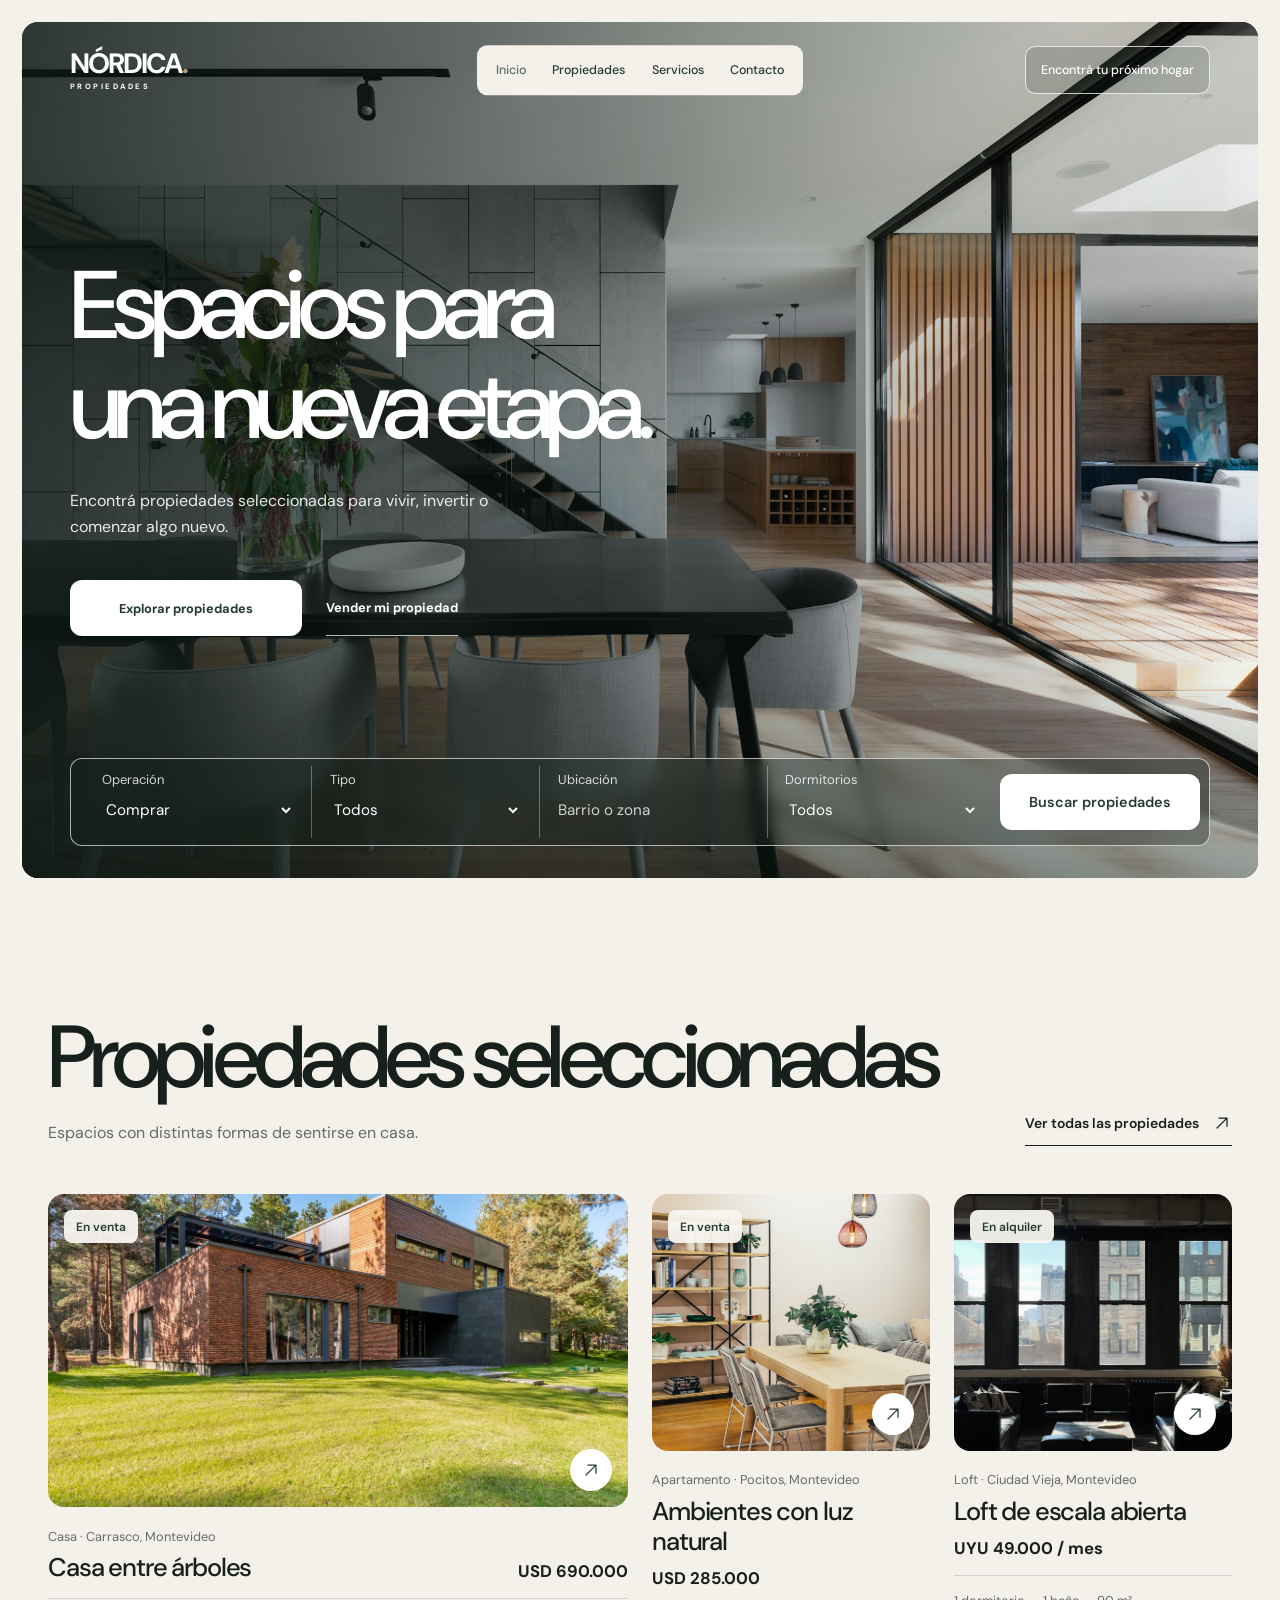
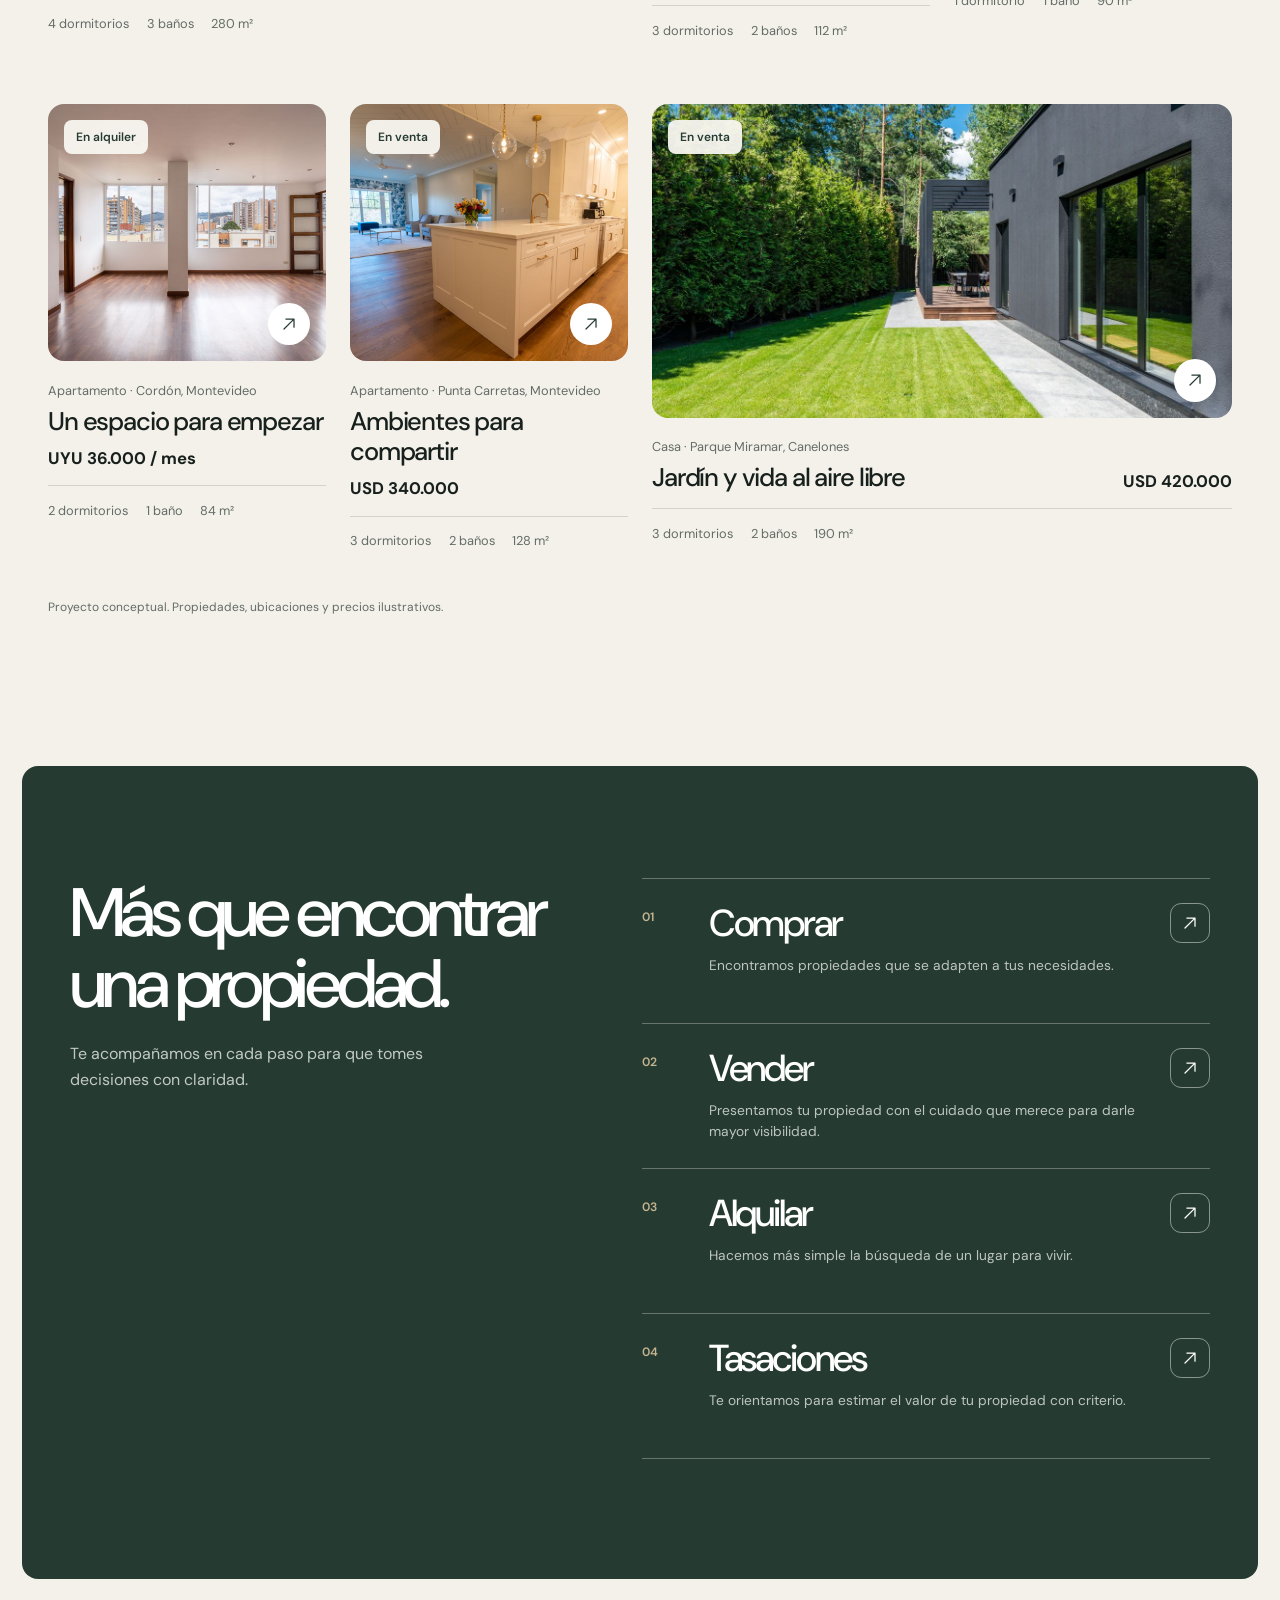
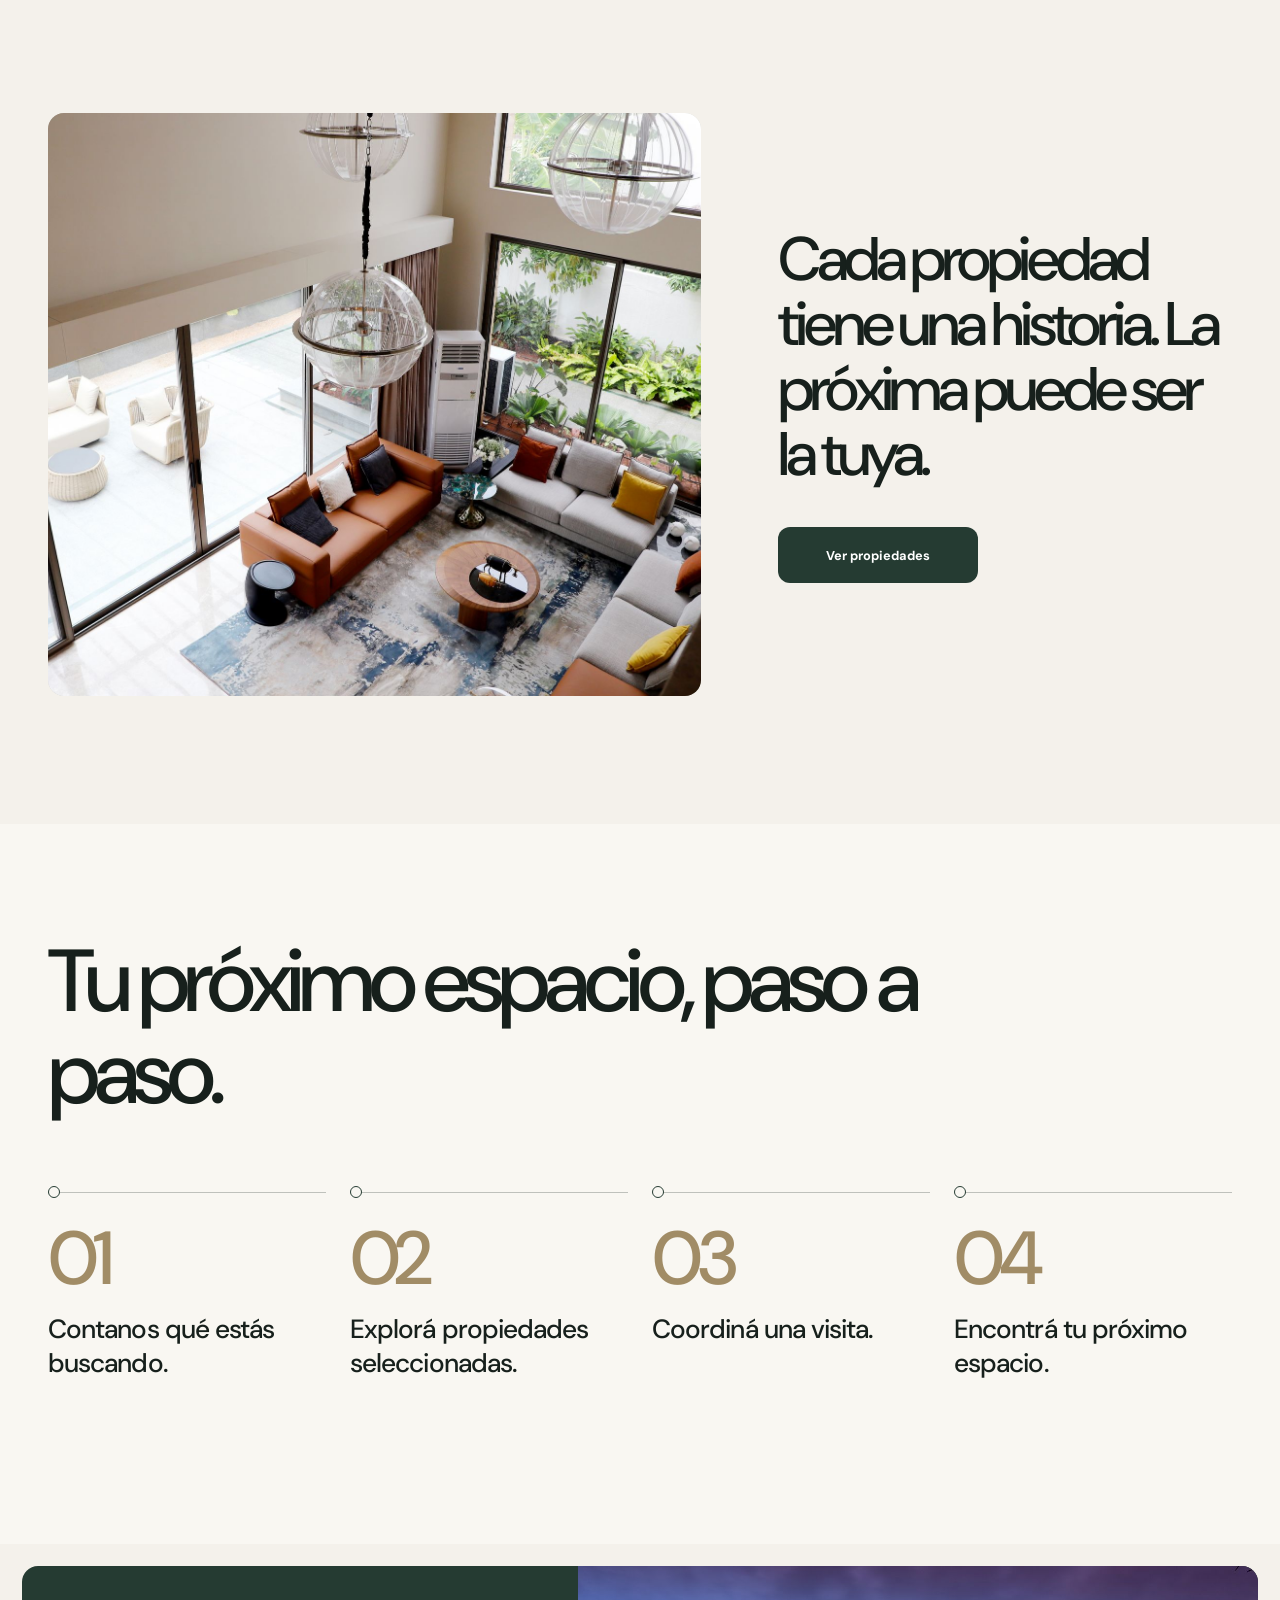
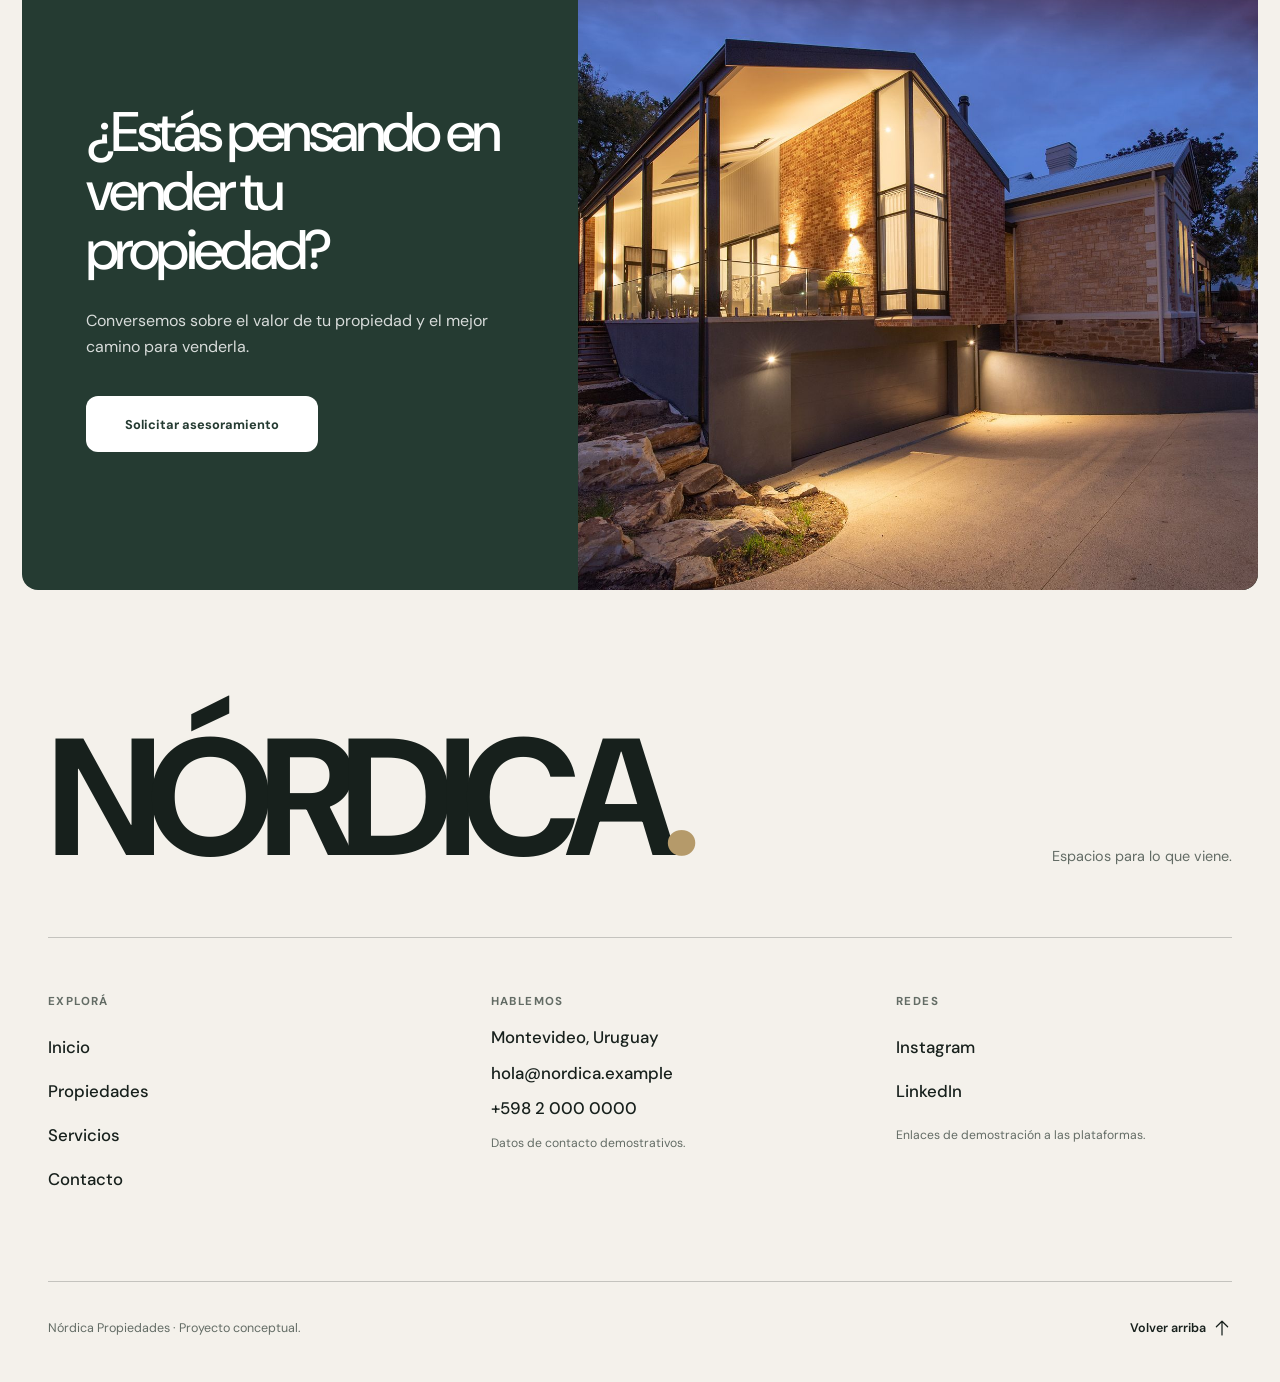
==== commit f0fa9c00: "Rama Deploy Creada" ====
--- a/index.html
+++ b/index.html
@@ -9,8 +9,8 @@
     <link rel="preconnect" href="https://fonts.googleapis.com">
     <link rel="preconnect" href="https://fonts.gstatic.com" crossorigin>
     <link href="https://fonts.googleapis.com/css2?family=DM+Sans:wght@400;500;600;700&display=swap" rel="stylesheet">
-    <link rel="stylesheet" href="css/styles.css?v=28">
-    <script src="js/main.js?v=9" defer></script>
+    <link rel="stylesheet" href="css/styles.css?v=29">
+    <script src="js/main.js?v=10" defer></script>
     <script src="js/newsletter.js?v=3" defer></script>
   </head>
   <body>
--- a/css/styles.css
+++ b/css/styles.css
@@ -49,10 +49,8 @@
 .skip-link:focus { transform: translateY(0); }
 
 /* 3. Header */
-.site-header { position: absolute; z-index: 30; top: var(--frame-gap); right: var(--frame-gap); left: var(--frame-gap); color: var(--color-white); transform: translate3d(0, var(--nav-follow, 0px), 0); will-change: transform; }
+.site-header { position: absolute; z-index: 30; top: var(--frame-gap); right: var(--frame-gap); left: var(--frame-gap); color: var(--color-white); }
 .site-header__inner { position: relative; display: flex; align-items: center; justify-content: space-between; min-height: var(--header-height); gap: 1rem; }
-.site-header.is-scrolled .brand { margin: -0.55rem -0.75rem; padding: 0.55rem 0.75rem; border-radius: 0.75rem; background: var(--color-primary); box-shadow: 0 0.75rem 2rem rgb(12 24 20 / 18%); }
-.site-header.is-scrolled .menu-toggle, .site-header.is-scrolled .site-nav__cta { border-color: var(--color-primary); background: var(--color-primary); box-shadow: 0 0.75rem 2rem rgb(12 24 20 / 18%); }
 .brand { display: inline-flex; flex-direction: column; align-items: flex-start; flex-shrink: 0; line-height: 1; }
 .brand__name { font-size: 1.55rem; font-weight: 700; letter-spacing: -0.075em; }
 .brand__mark { color: var(--color-accent); }
@@ -275,7 +273,7 @@
 @media (hover: hover) and (pointer: fine) { .owner-path:hover > img { transform: scale(1.035); } }
 
 .contact-section { padding-block: 6rem 7rem; background: var(--color-paper); }
-#contact-form, #publicar, #servicios { scroll-margin-top: 14rem; }
+#contact-form { scroll-margin-top: 2rem; }
 .contact-section__layout { display: grid; gap: 3.5rem; }
 .contact-section__intro h2 { max-width: 11ch; margin: 0; font-size: clamp(2.8rem, 8vw, 5.25rem); font-weight: 500; letter-spacing: -0.067em; line-height: 1.04; }
 .contact-section__intro > p { max-width: 29rem; margin: 1.5rem 0 0; color: var(--color-muted); font-size: 1rem; line-height: 1.65; }
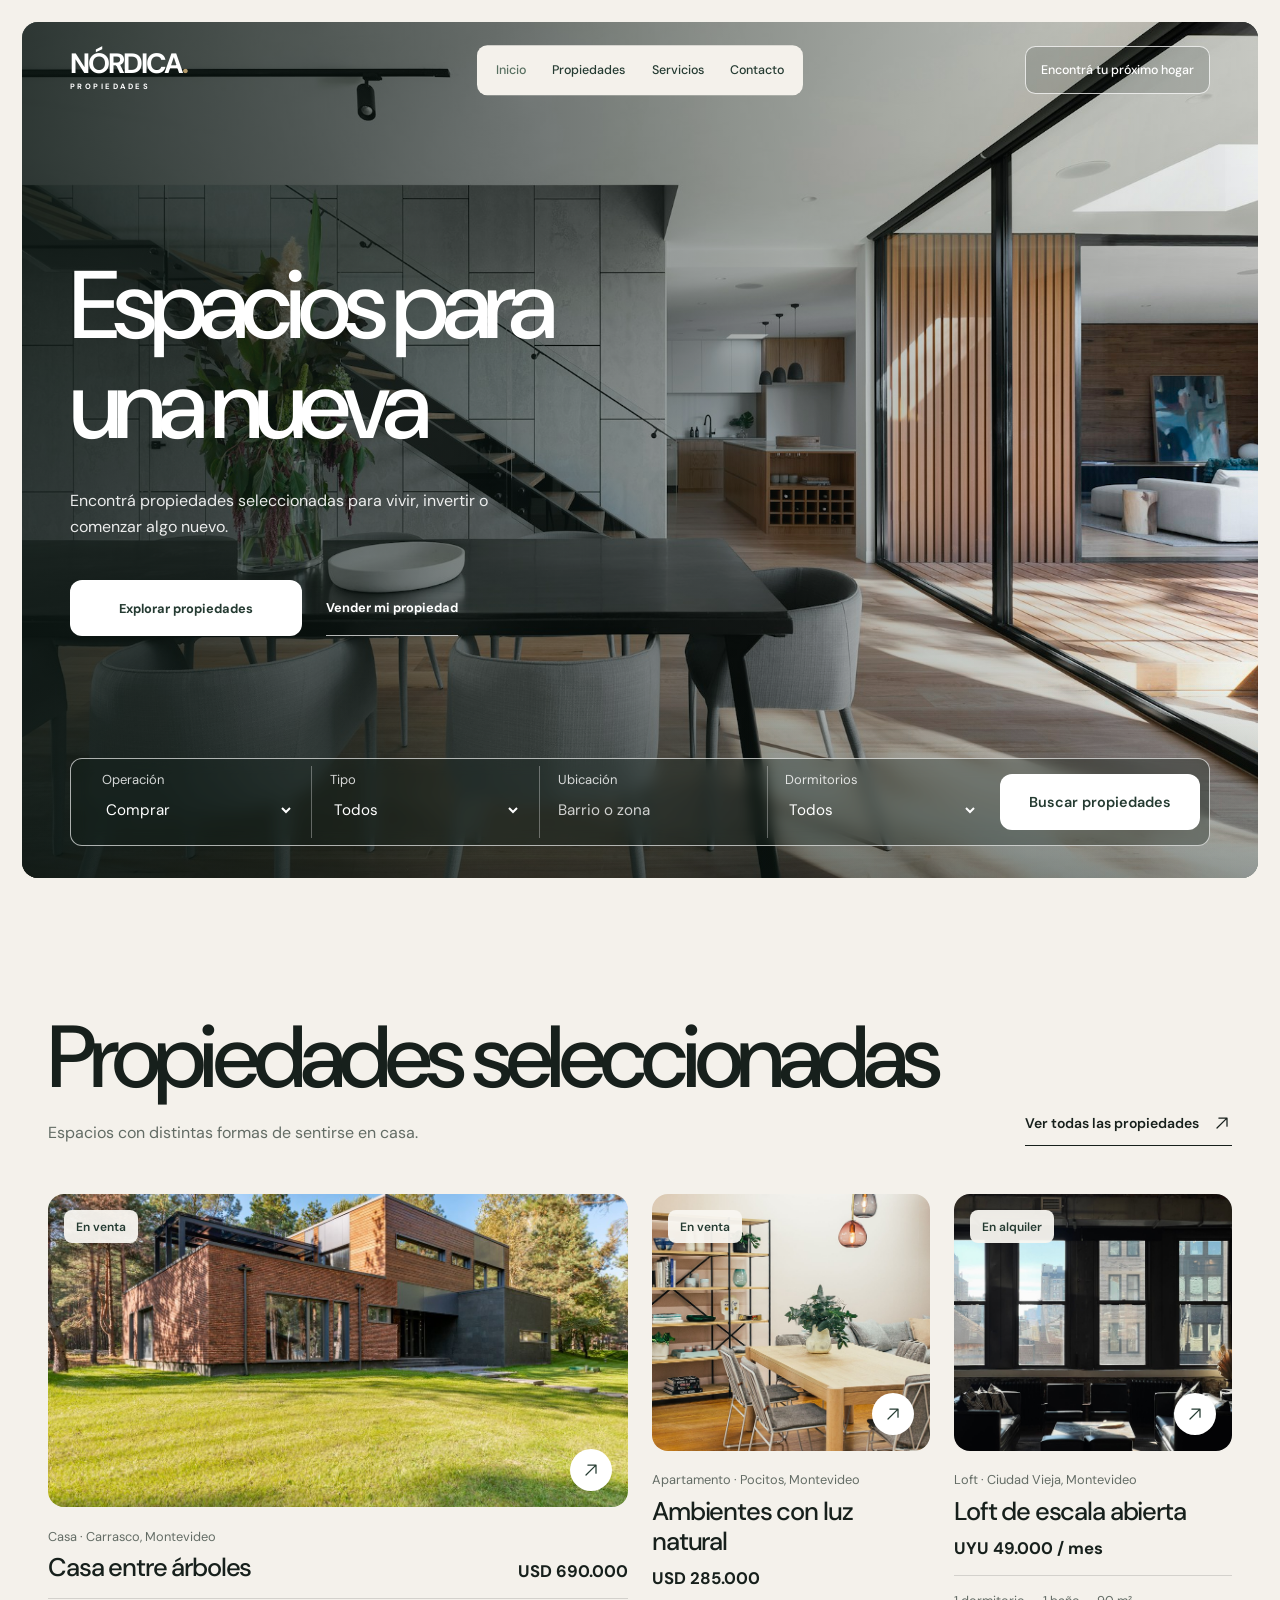
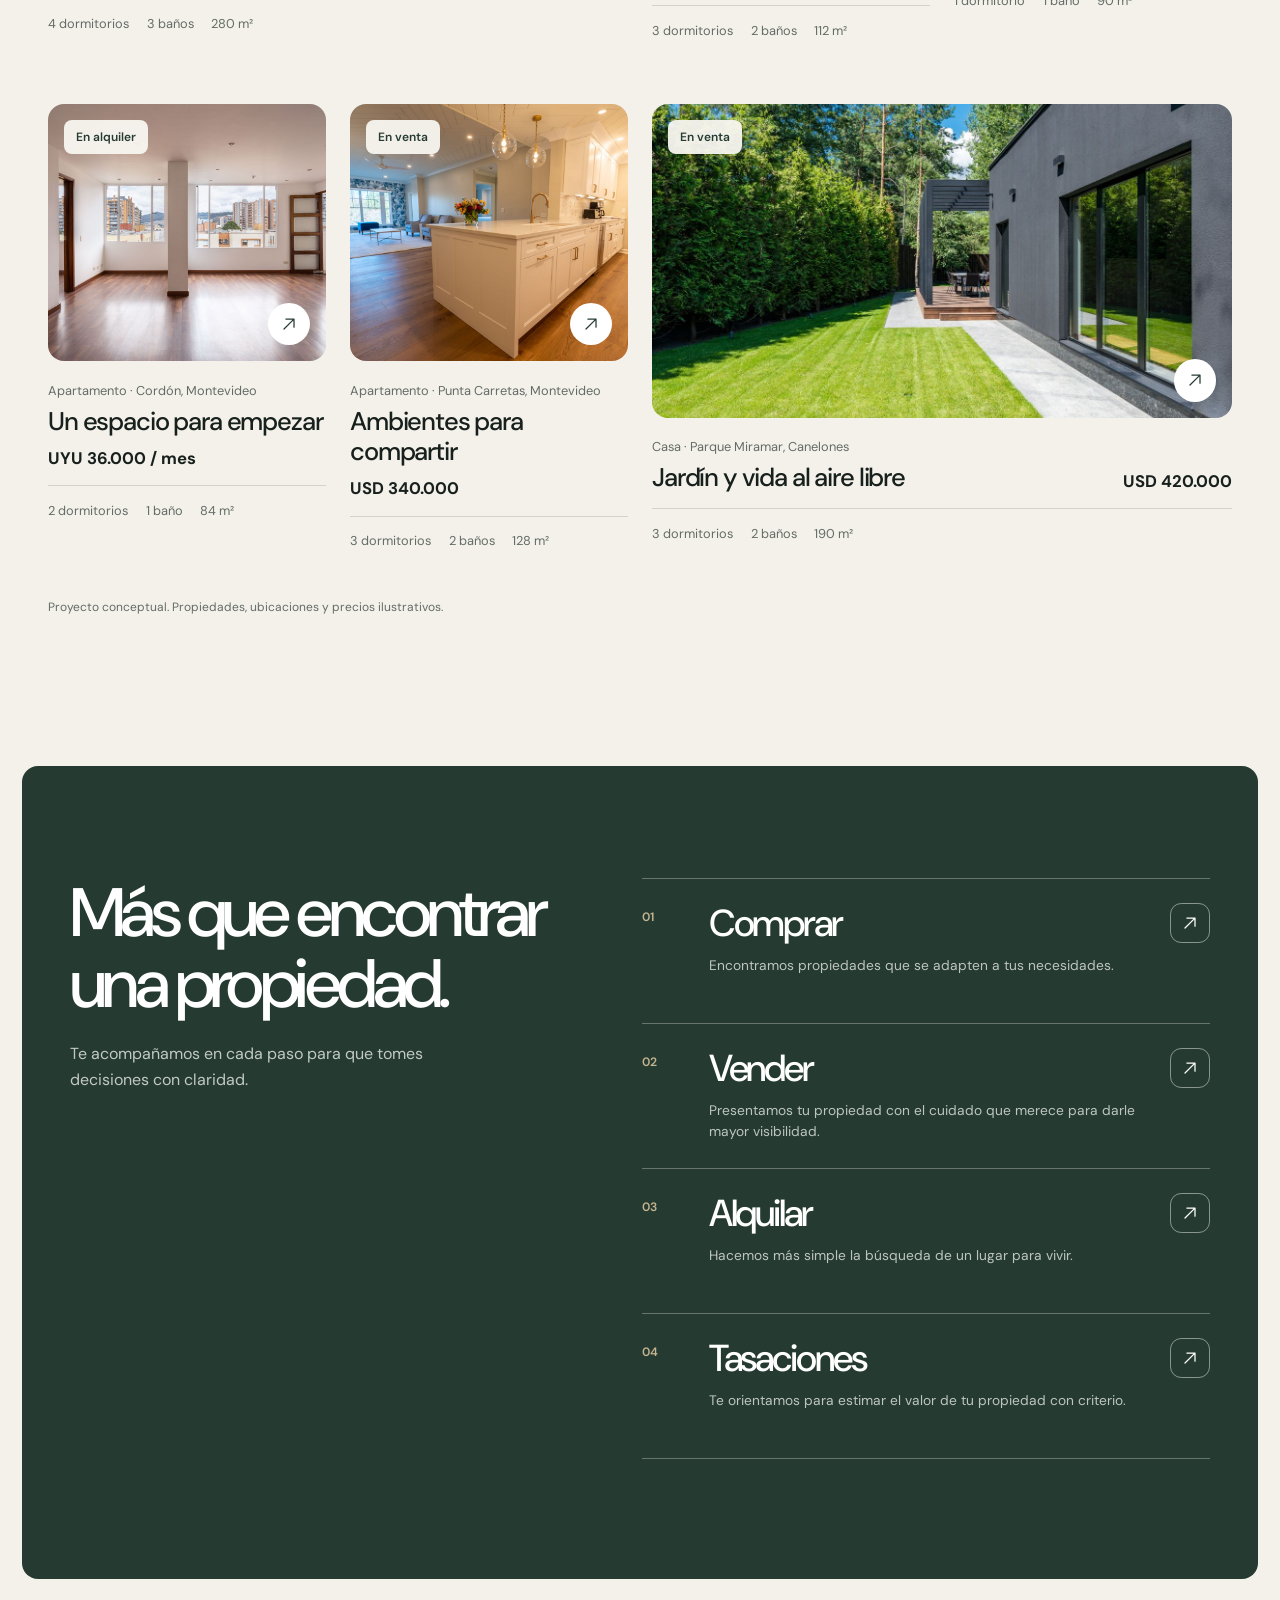
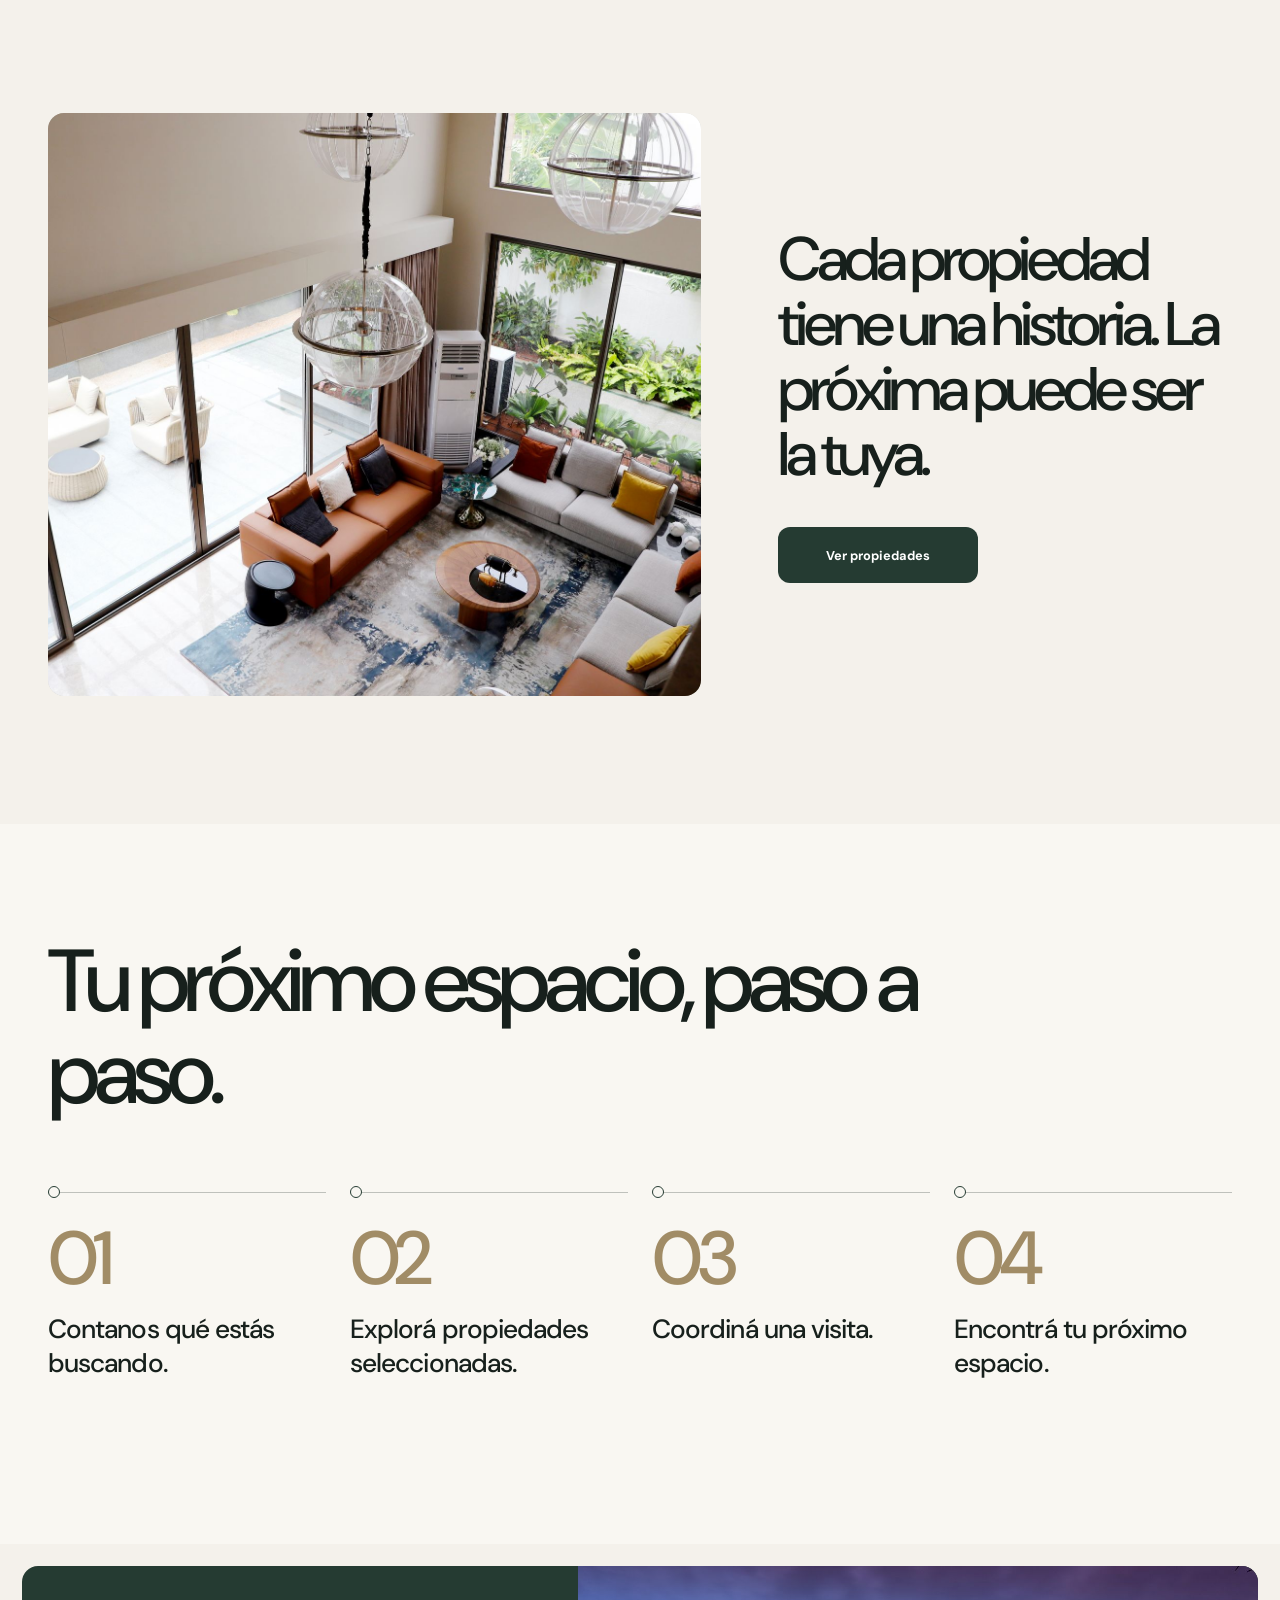
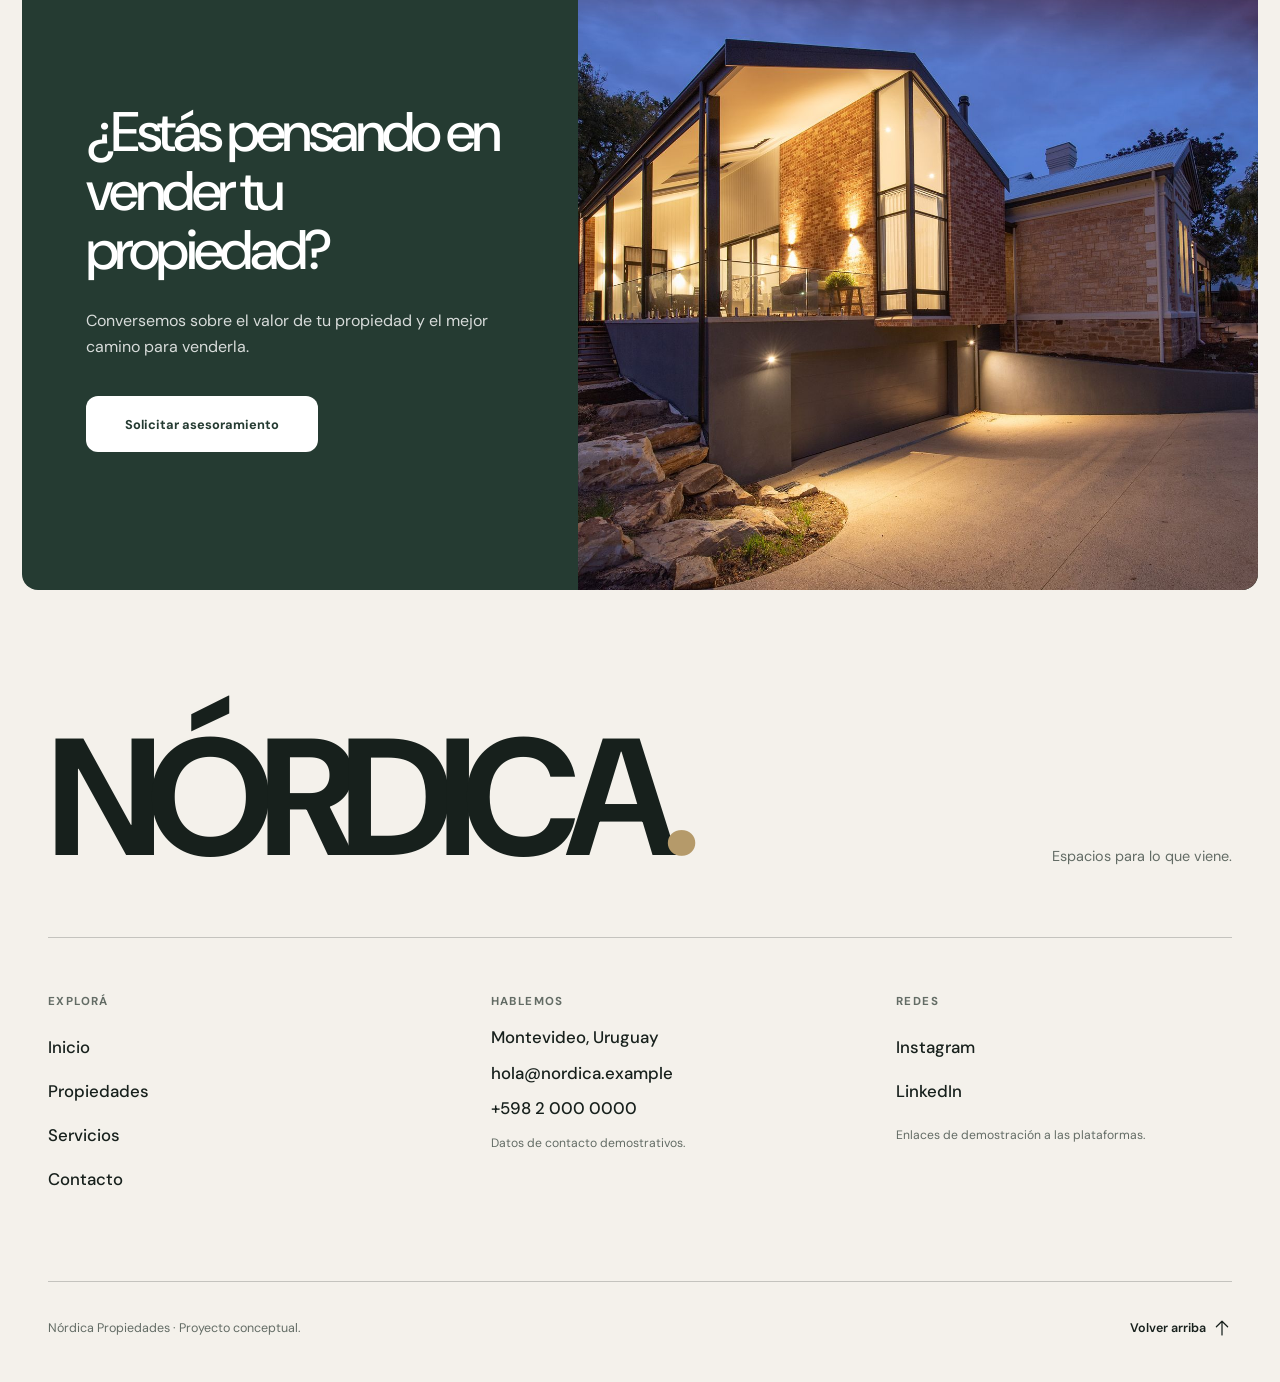
==== commit a9fca37b: "Funcionalidad barra de busqueda ajustada" ====
--- a/index.html
+++ b/index.html
@@ -52,7 +52,7 @@
           <section class="property-search" aria-labelledby="property-search-title">
             <h2 class="visually-hidden" id="property-search-title">Buscá propiedades</h2>
 
-            <form class="property-search__form" action="propiedades.html" method="get" role="search">
+            <form class="property-search__form" action="propiedades.html#catalog-listings-title" method="get" role="search">
               <div class="property-search__field">
                 <label for="search-operation">Operación</label>
                 <select id="search-operation" name="operacion">
--- a/css/styles.css
+++ b/css/styles.css
@@ -274,6 +274,7 @@
 
 .contact-section { padding-block: 6rem 7rem; background: var(--color-paper); }
 #contact-form { scroll-margin-top: 2rem; }
+#catalog-listings-title { scroll-margin-top: 2rem; }
 .contact-section__layout { display: grid; gap: 3.5rem; }
 .contact-section__intro h2 { max-width: 11ch; margin: 0; font-size: clamp(2.8rem, 8vw, 5.25rem); font-weight: 500; letter-spacing: -0.067em; line-height: 1.04; }
 .contact-section__intro > p { max-width: 29rem; margin: 1.5rem 0 0; color: var(--color-muted); font-size: 1rem; line-height: 1.65; }
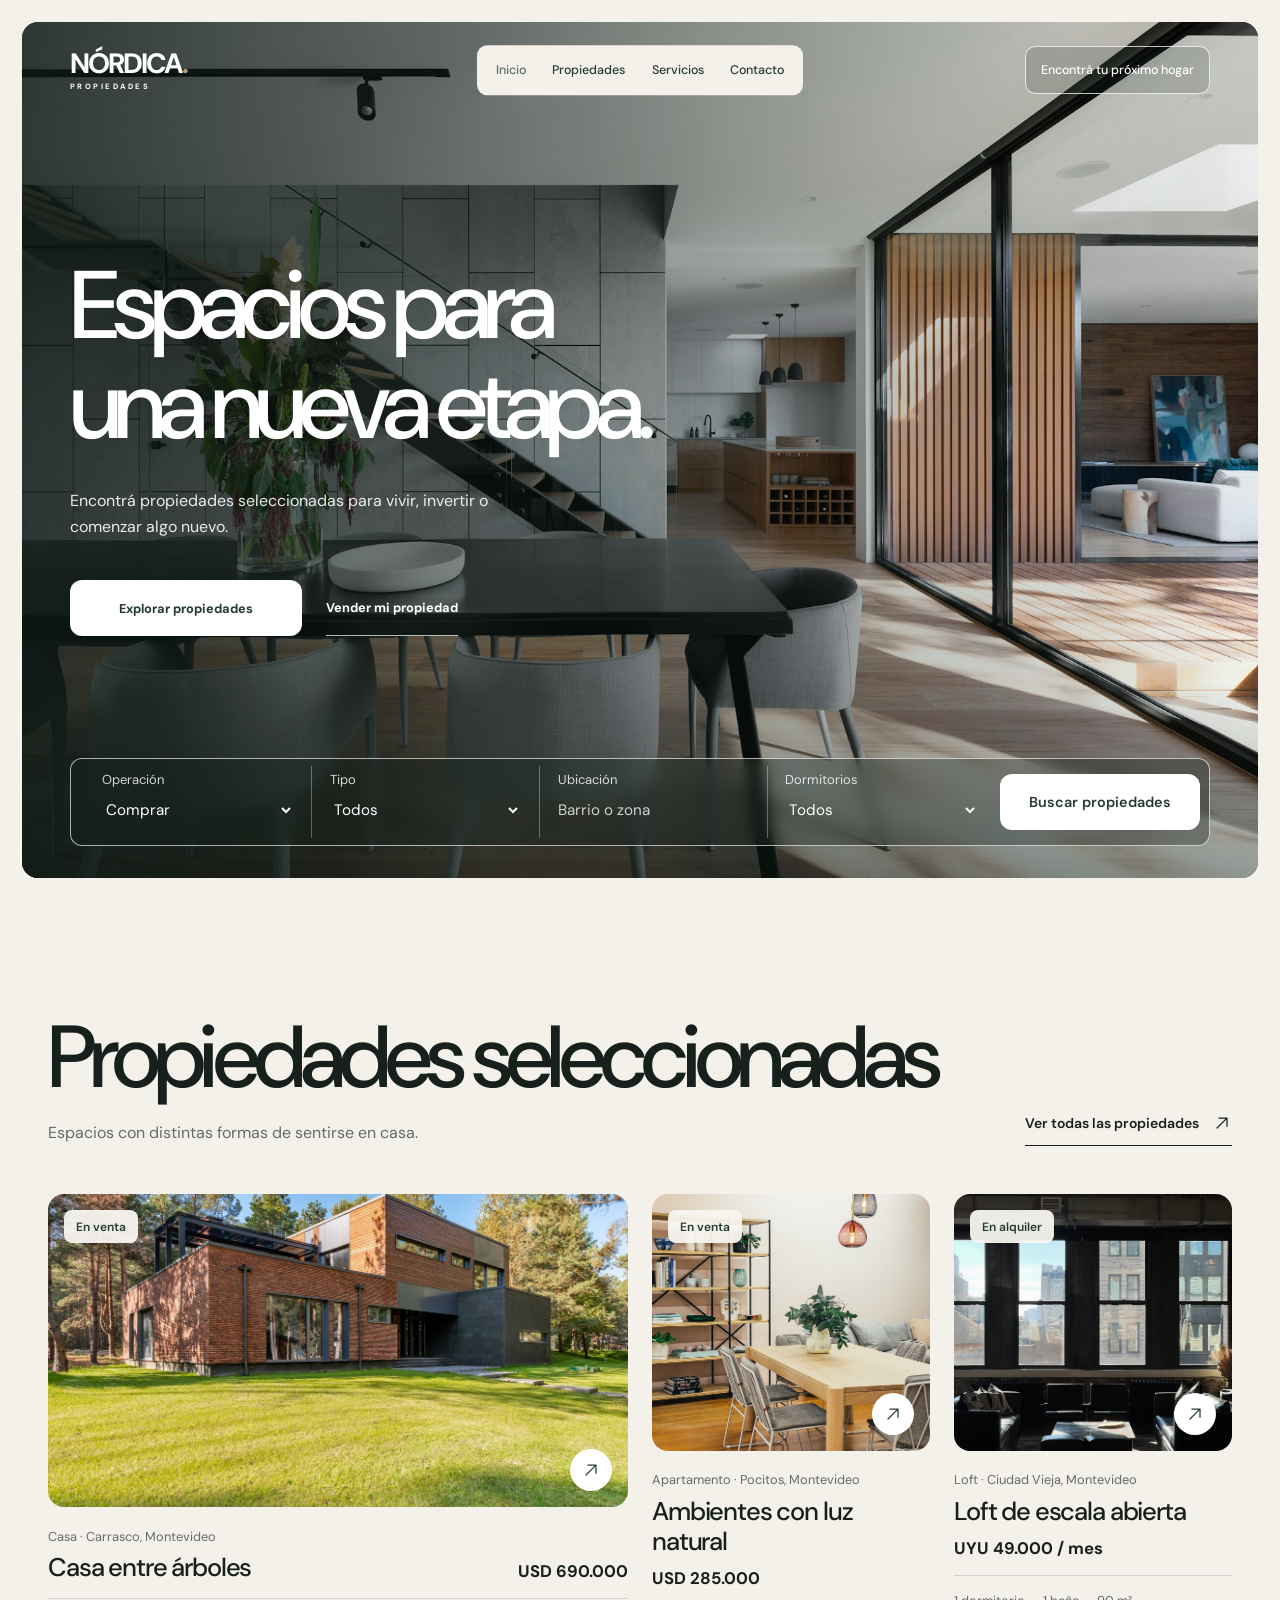
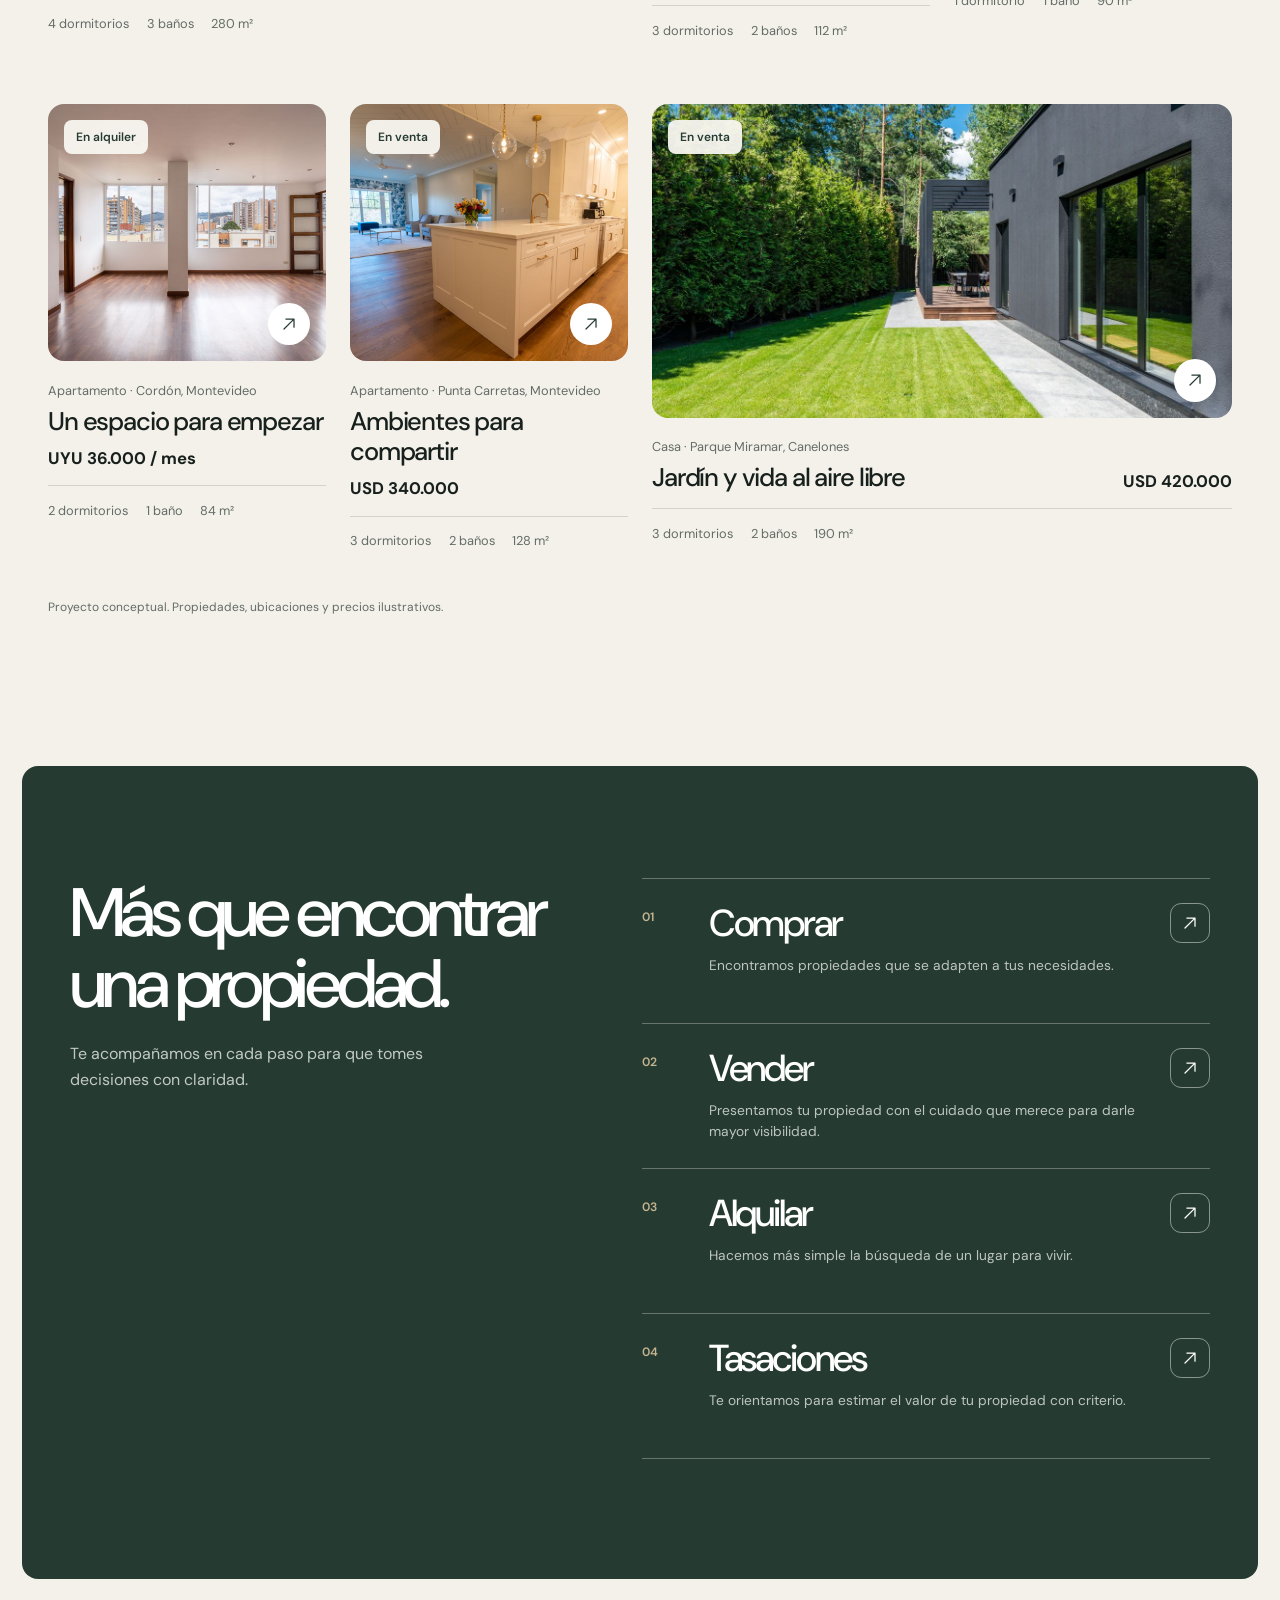
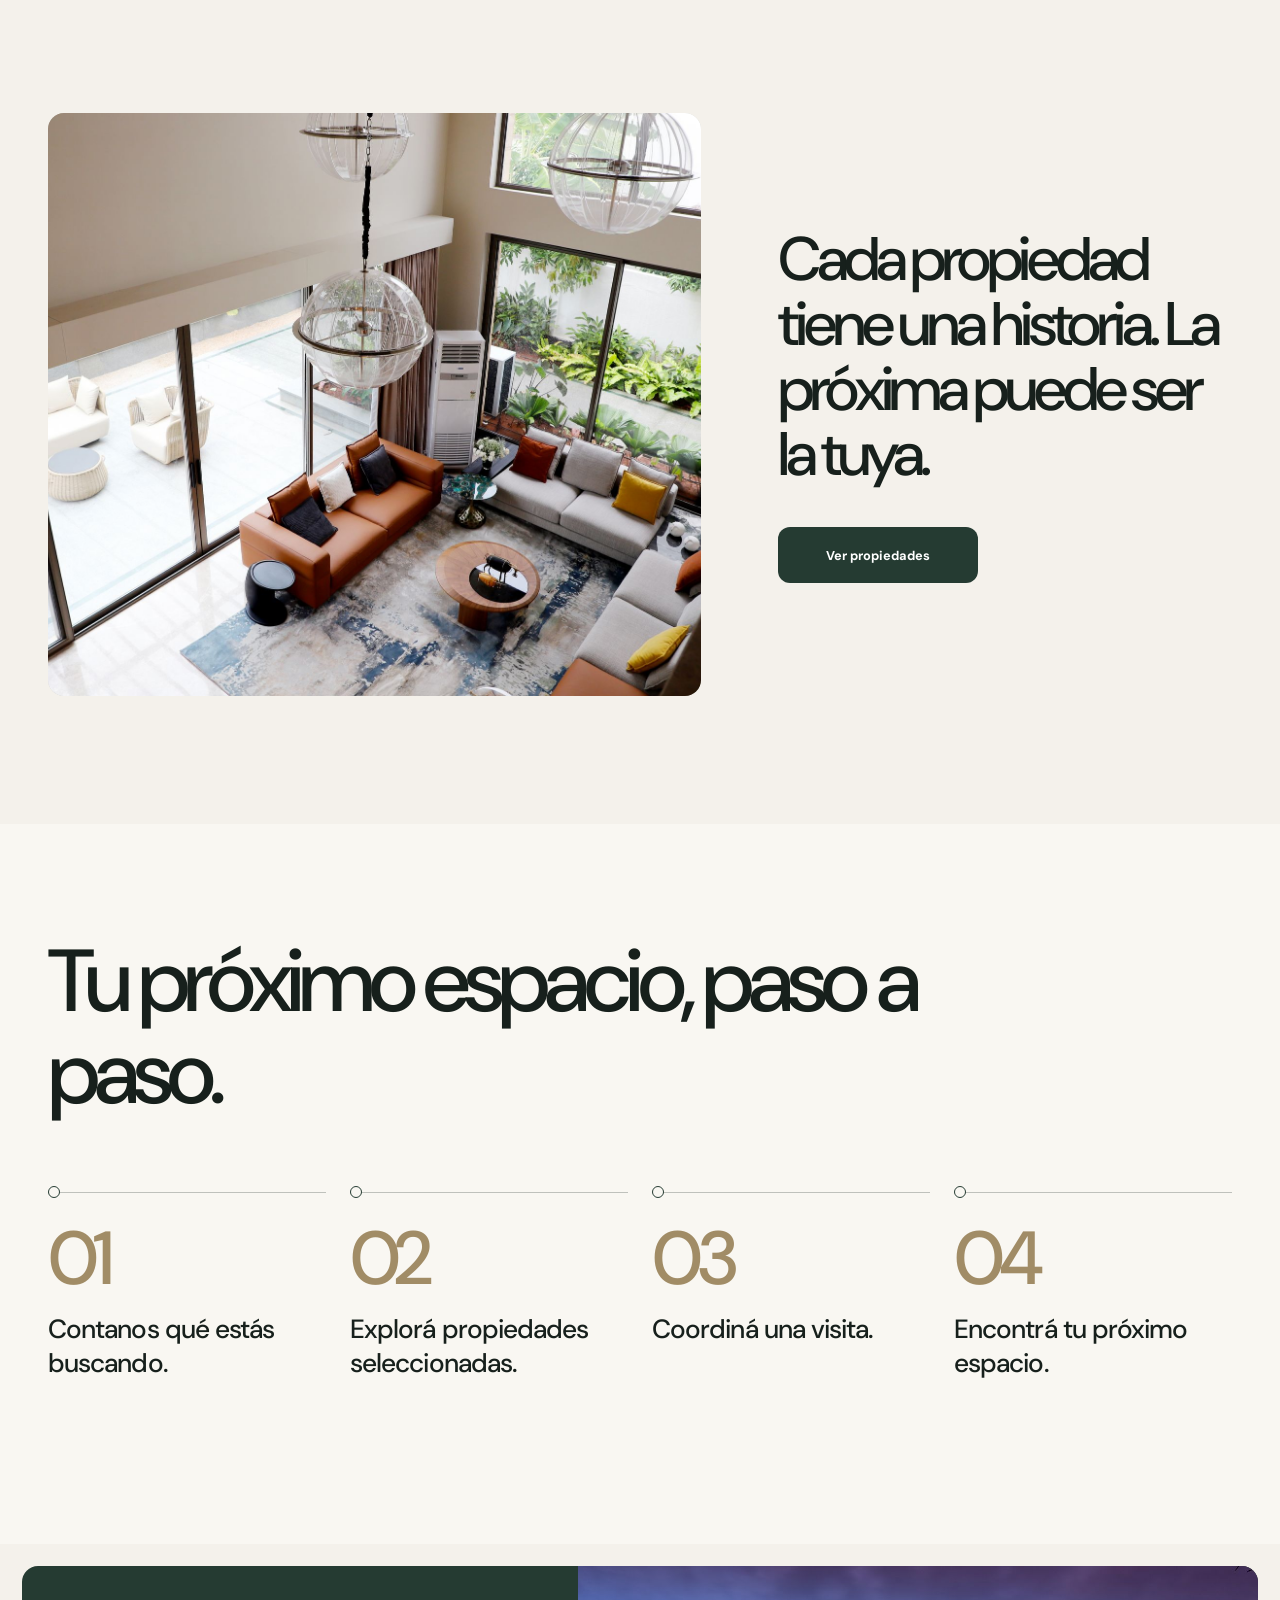
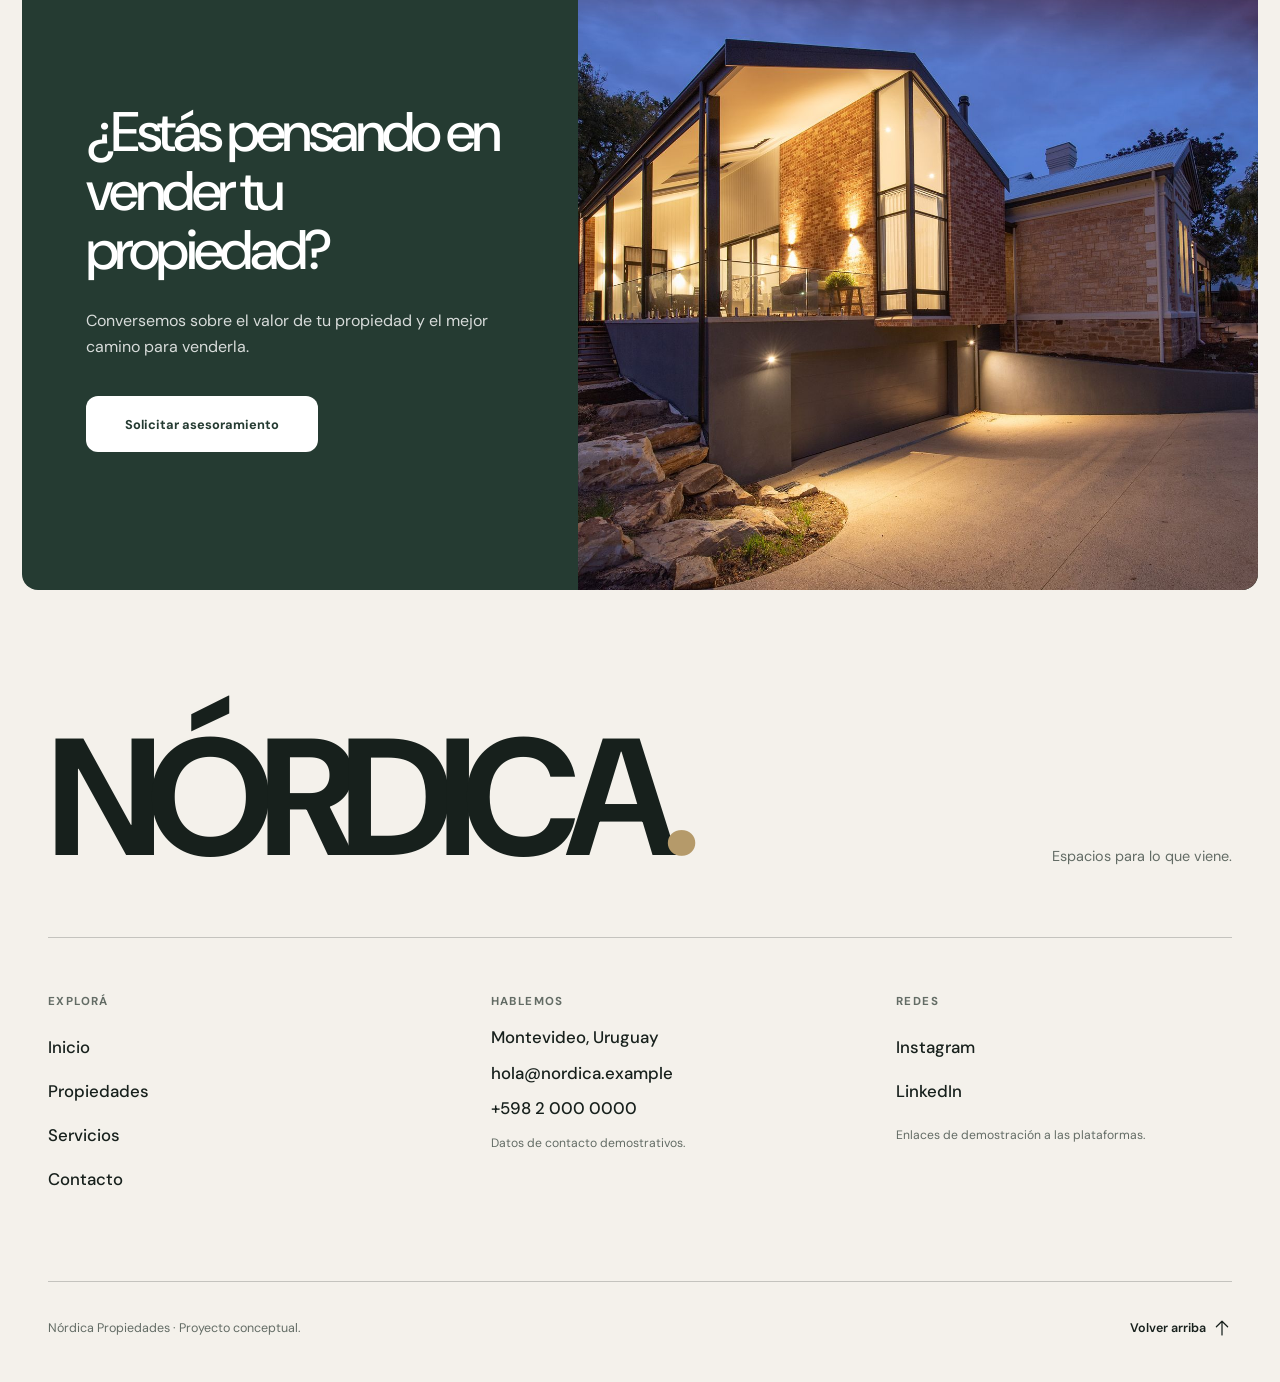
==== commit cc0ca3f5: "Ajustes de busqueda e imagenes" ====
--- a/index.html
+++ b/index.html
@@ -9,9 +9,9 @@
     <link rel="preconnect" href="https://fonts.googleapis.com">
     <link rel="preconnect" href="https://fonts.gstatic.com" crossorigin>
     <link href="https://fonts.googleapis.com/css2?family=DM+Sans:wght@400;500;600;700&display=swap" rel="stylesheet">
-    <link rel="stylesheet" href="css/styles.css?v=29">
+    <link rel="stylesheet" href="css/styles.css?v=32">
     <script src="js/main.js?v=10" defer></script>
-    <script src="js/newsletter.js?v=3" defer></script>
+    <script src="js/newsletter.js?v=4" defer></script>
   </head>
   <body>
     <a class="skip-link" href="#contenido">Saltar al contenido</a>
@@ -67,14 +67,12 @@
                   <option value="">Todos</option>
                   <option value="casa">Casa</option>
                   <option value="apartamento">Apartamento</option>
-                  <option value="terreno">Terreno</option>
-                  <option value="local">Local</option>
                 </select>
               </div>
 
               <div class="property-search__field">
                 <label for="search-location">Ubicación</label>
-                <input id="search-location" name="ubicacion" type="search" placeholder="Barrio o zona" autocomplete="off">
+                <input id="search-location" name="ubicacion" type="search" placeholder="Barrio o zona" autocomplete="off" maxlength="80">
               </div>
 
               <div class="property-search__field">
--- a/css/styles.css
+++ b/css/styles.css
@@ -333,7 +333,7 @@
 .catalog-filter label { display: block; color: var(--color-muted); font-size: 0.75rem; font-weight: 600; }
 .catalog-filter select, .catalog-filter input { display: block; width: 100%; min-width: 0; min-height: 2.9rem; padding: 0 0.5rem 0 0; border: 0; background: transparent; color: var(--color-text); font-size: 1rem; font-weight: 500; }
 .catalog-filter input::placeholder { color: #7a837b; opacity: 1; }
-.catalog-filter select:disabled { color: #858b84; }
+.catalog-filter select:disabled { color: #60675f; }
 .catalog-filter:has(:focus-visible) { border-color: var(--color-primary); outline: 2px solid var(--color-primary); outline-offset: 2px; }
 .catalog-filter select:focus-visible, .catalog-filter input:focus-visible { outline: none; }
 .catalog__toolbar { display: flex; flex-wrap: wrap; align-items: center; justify-content: space-between; gap: 0.5rem 1.5rem; margin-top: 1rem; }
@@ -395,10 +395,12 @@
 .detail-gallery-section { padding-top: var(--frame-gap); }
 .detail-gallery { display: grid; grid-auto-columns: min(86vw, 34rem); grid-auto-flow: column; gap: 0.6rem; overflow-x: auto; padding-inline: var(--frame-gap); scroll-snap-type: x mandatory; scrollbar-width: thin; }
 .detail-gallery__item { height: clamp(20rem, 67vw, 29rem); margin: 0; overflow: hidden; border-radius: var(--frame-radius); background: #d2d3cb; scroll-snap-align: center; }
-.detail-gallery__trigger { display: block; width: 100%; height: 100%; padding: 0; border: 0; background: transparent; cursor: zoom-in; }
+.detail-gallery__trigger { position: relative; display: block; width: 100%; height: 100%; padding: 0; border: 0; background: transparent; cursor: zoom-in; }
 .detail-gallery__trigger:focus-visible { outline: 3px solid var(--color-accent); outline-offset: -5px; }
 .detail-gallery__item img { width: 100%; height: 100%; object-fit: cover; }
-.detail-gallery__note { margin-top: 0.75rem; color: var(--color-muted); font-size: 0.73rem; line-height: 1.5; }
+.detail-gallery__badge { position: absolute; right: 0.9rem; bottom: 0.9rem; left: auto; max-width: calc(100% - 1.8rem); padding: 0.55rem 0.75rem; border: 1px solid rgb(255 255 255 / 70%); border-radius: 0.65rem; background: rgb(21 34 28 / 82%); color: #fff; font-size: 0.72rem; font-weight: 600; line-height: 1.2; text-align: right; backdrop-filter: blur(8px); }
+.detail-gallery__note { margin-top: 0.85rem; color: var(--color-muted); font-size: 0.82rem; line-height: 1.5; }
+.demo-unavailable { margin-block: 2rem; color: var(--color-muted); line-height: 1.6; }
 
 body.photo-viewer-open { overflow: hidden; }
 .photo-viewer { width: calc(100% - 1rem); max-width: 100rem; height: calc(100dvh - 1rem); max-height: none; margin: auto; padding: 0; overflow: hidden; border: 1px solid rgb(255 255 255 / 25%); border-radius: var(--frame-radius); background: #15221c; color: var(--color-white); }
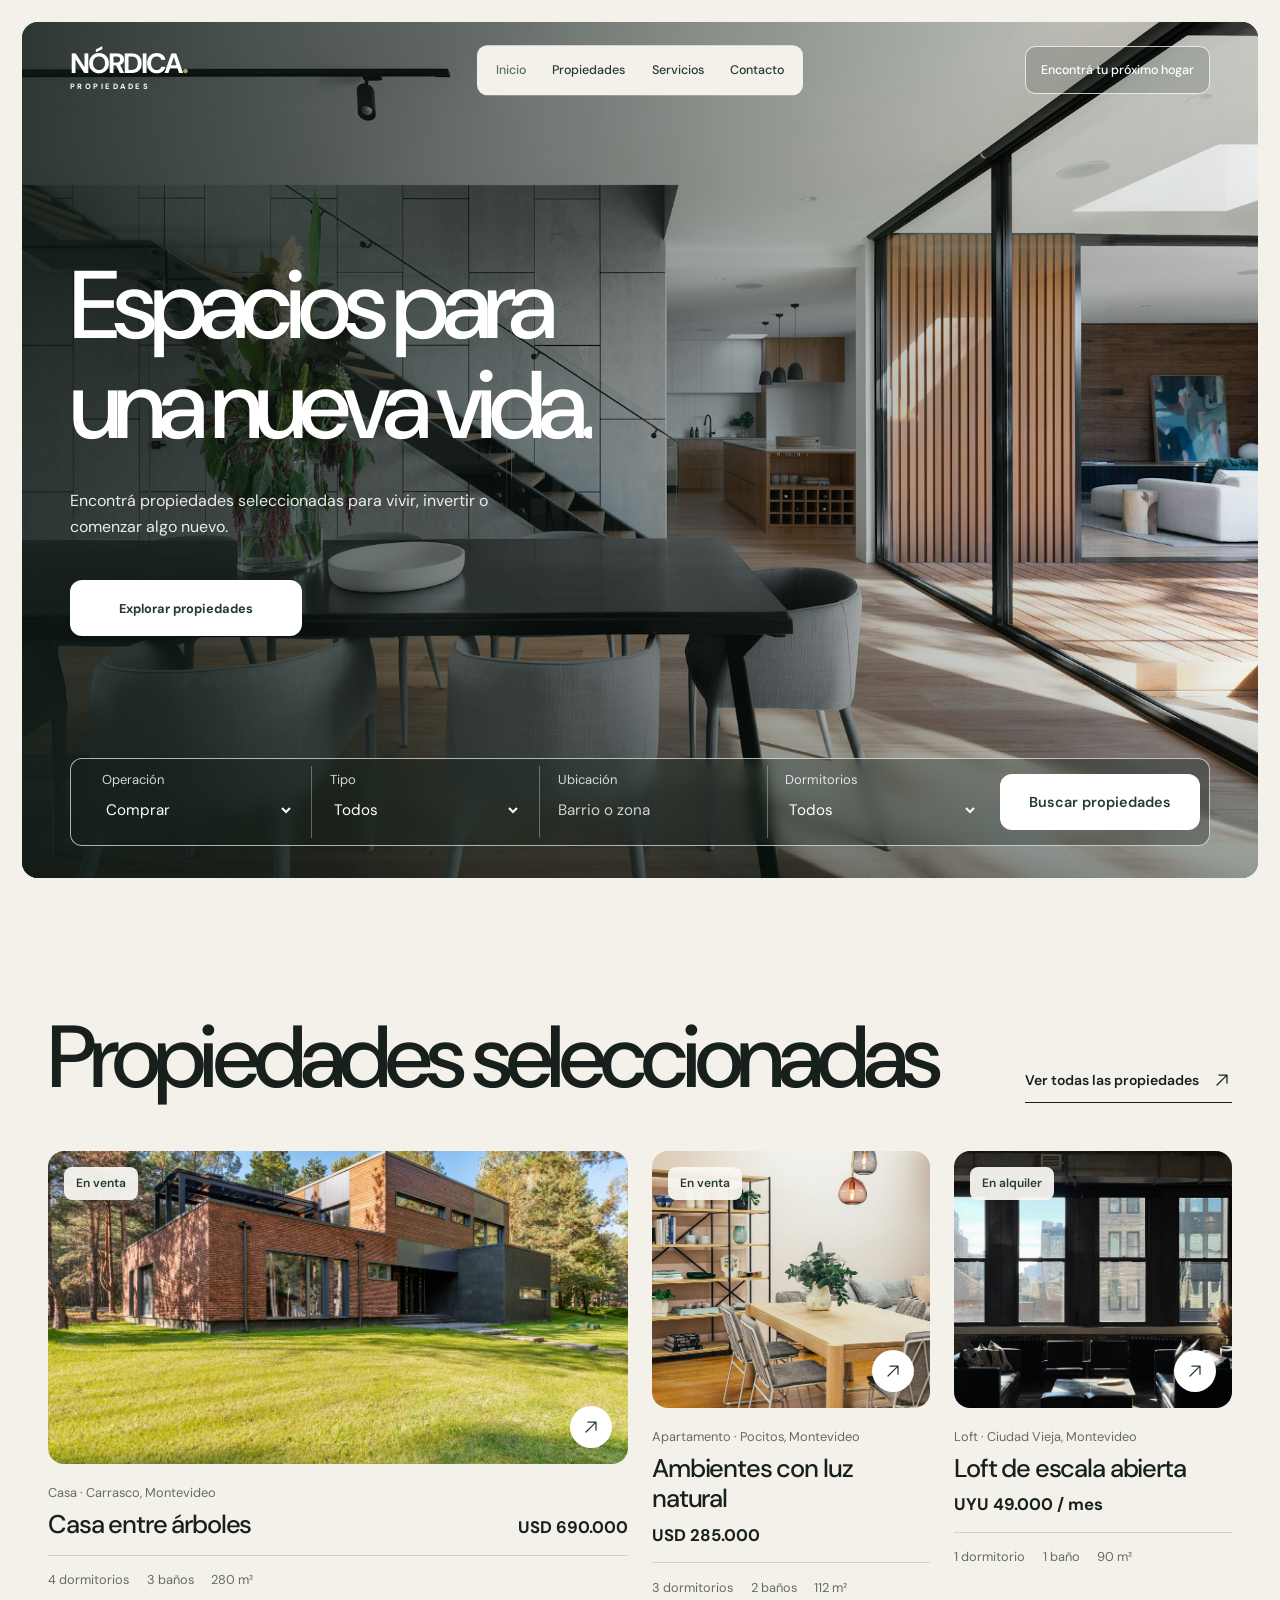
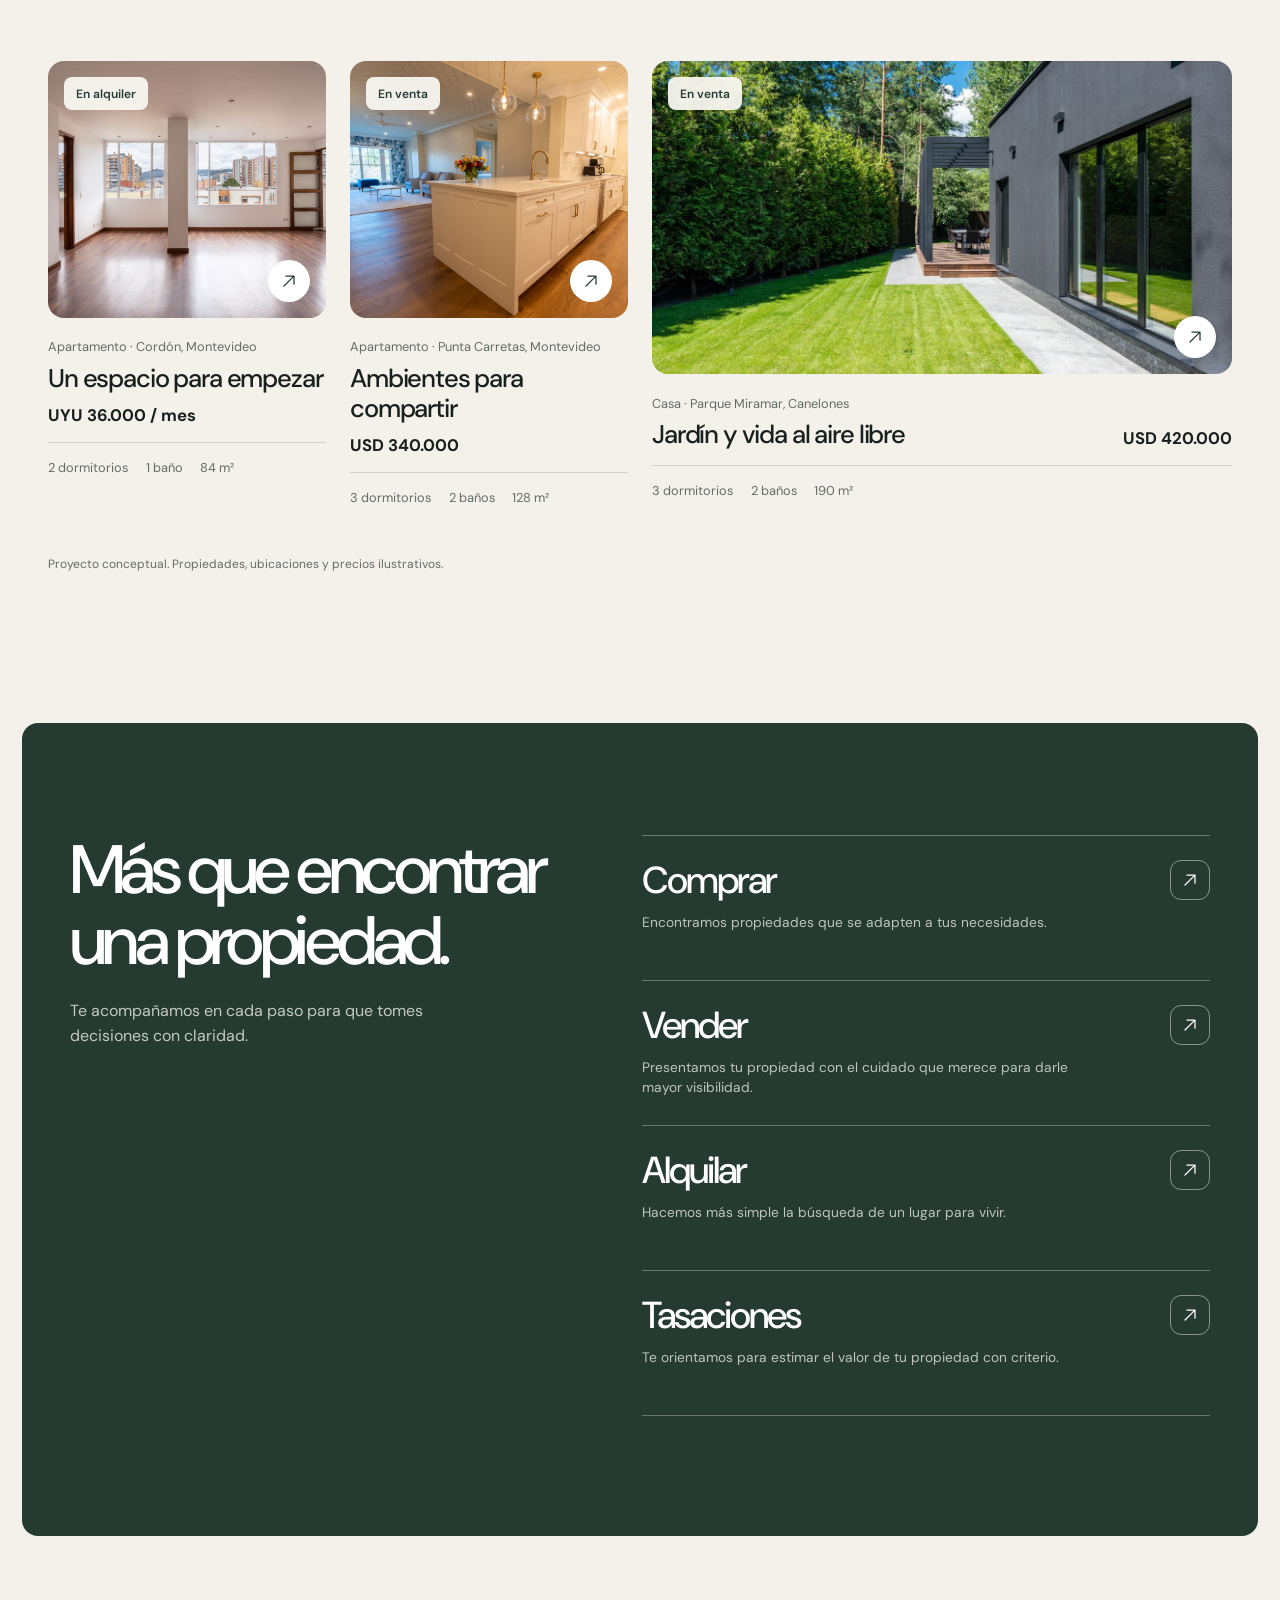
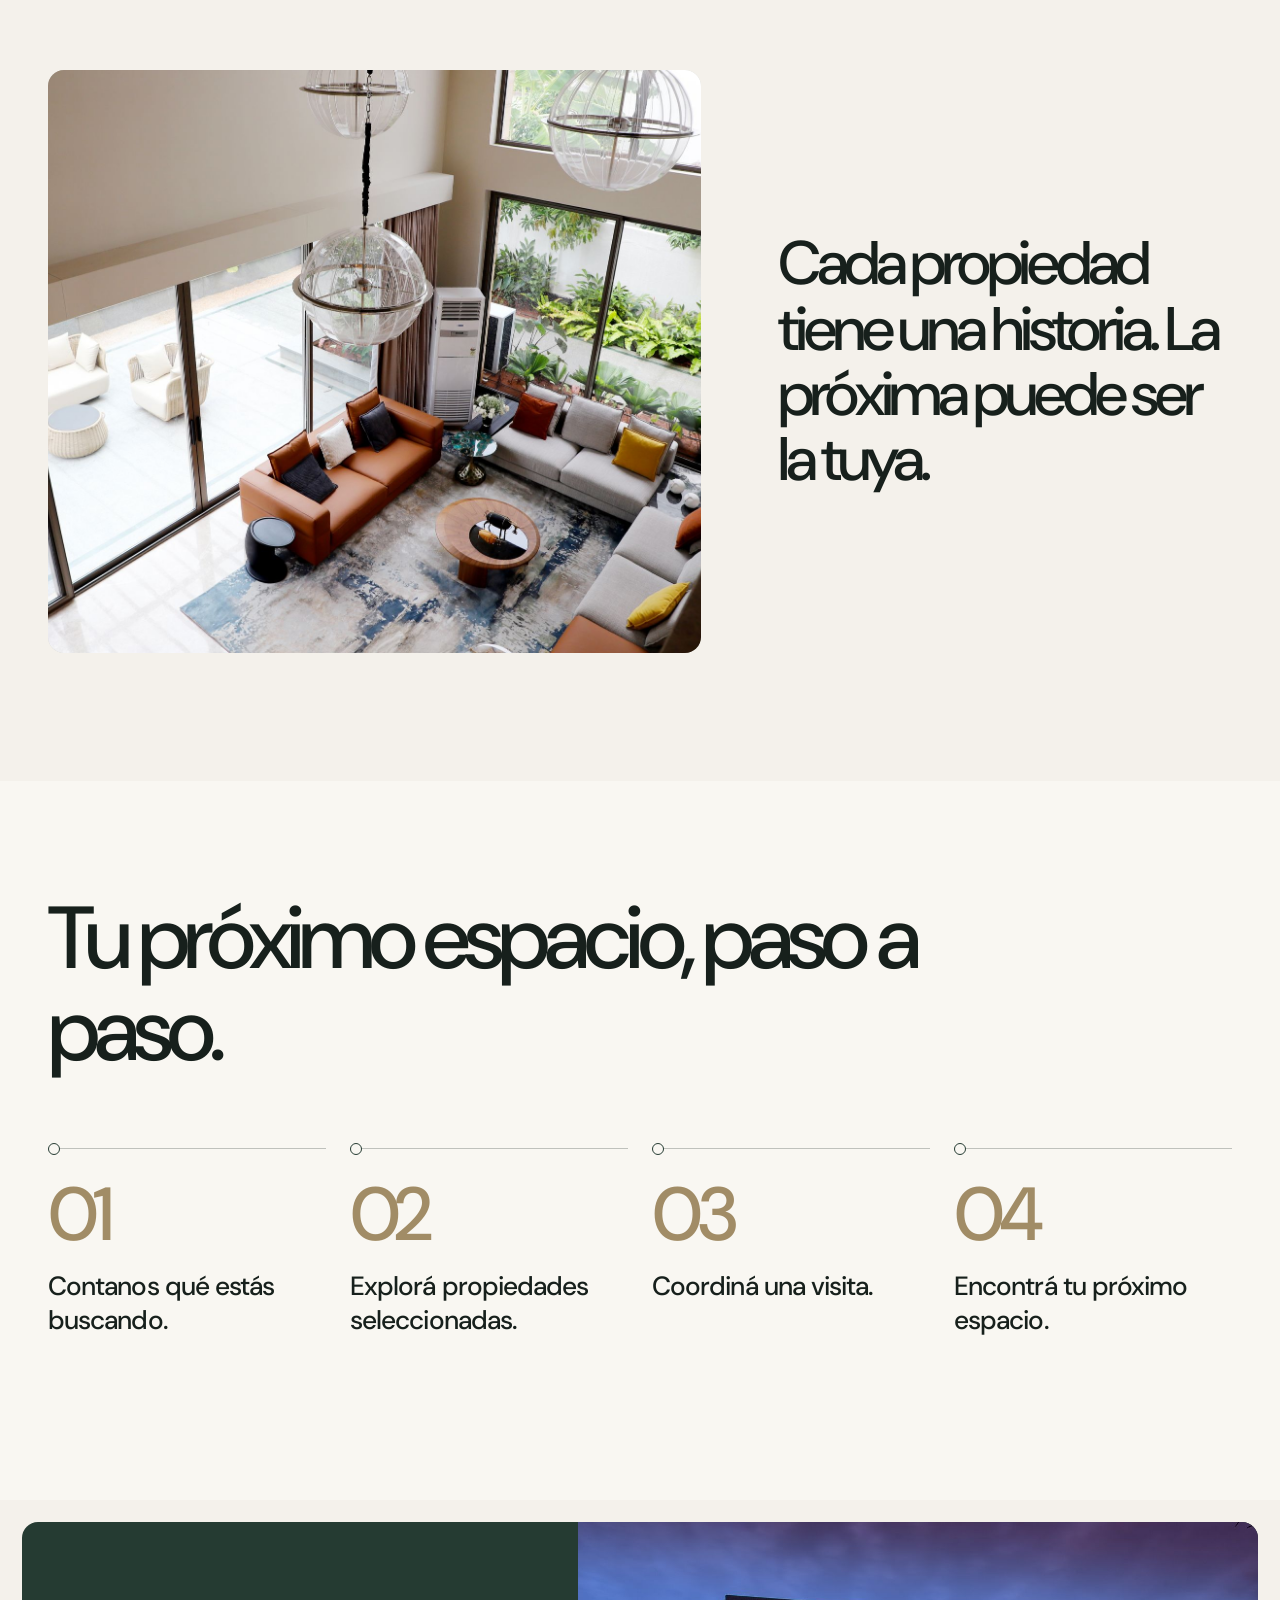
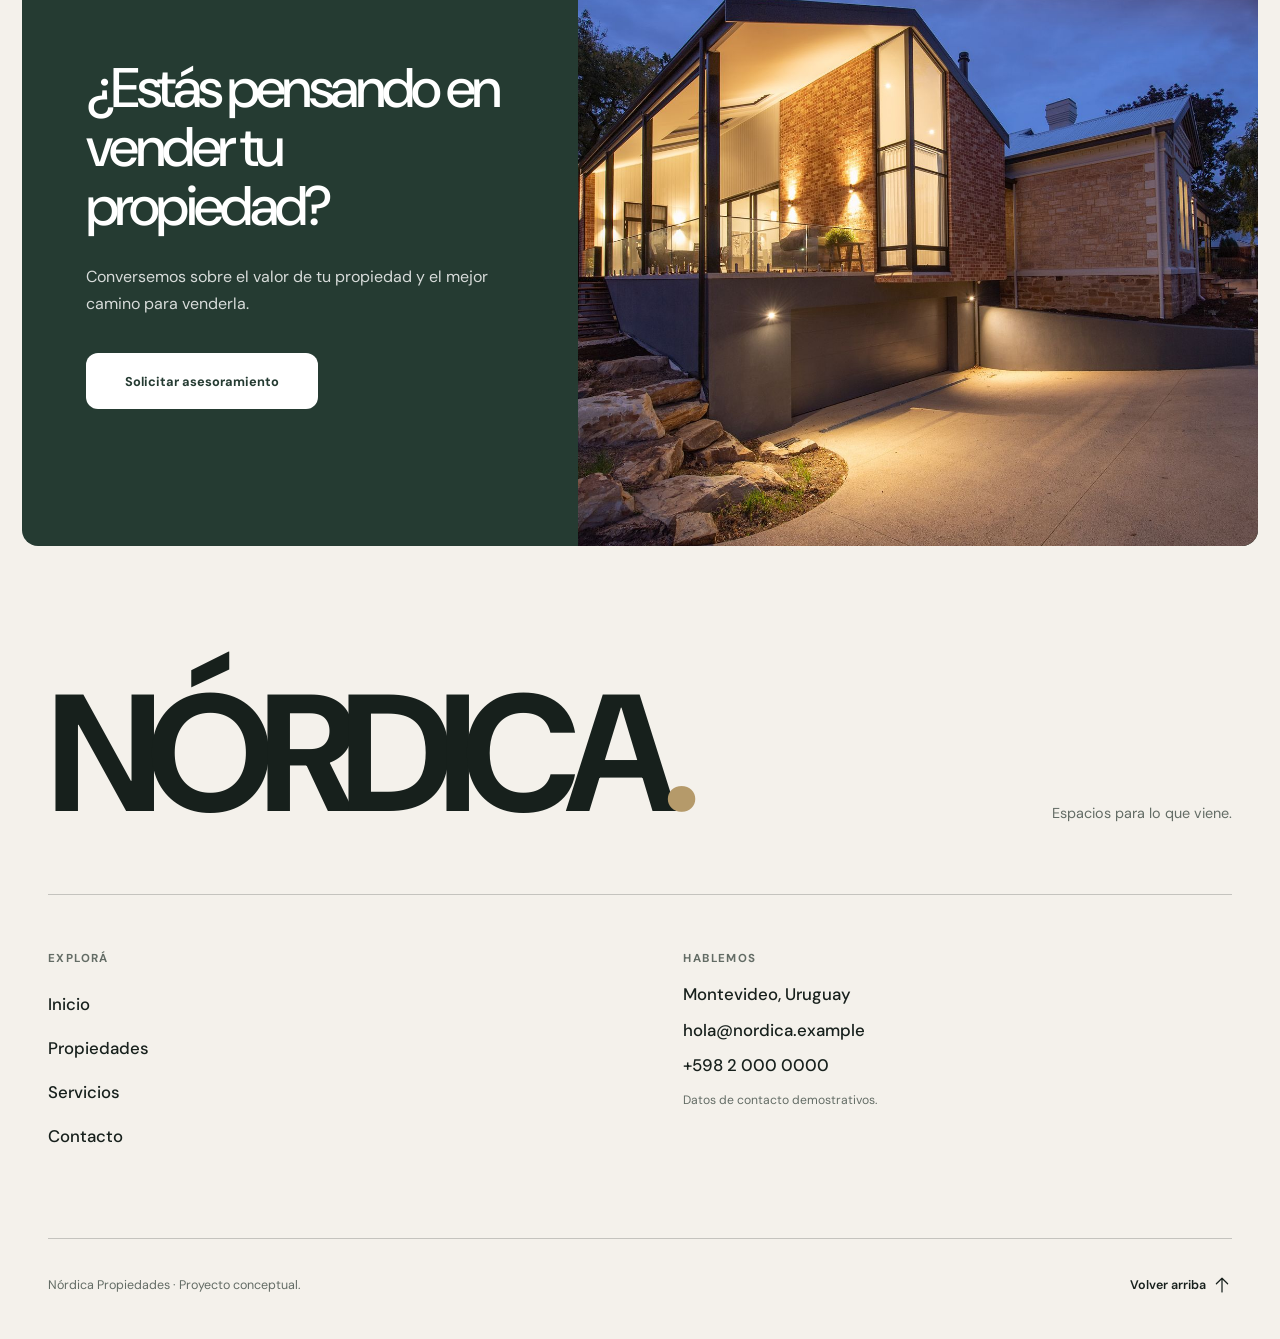
==== commit d2db8818: "Correcion de elementos repetidos" ====
--- a/index.html
+++ b/index.html
@@ -9,7 +9,7 @@
     <link rel="preconnect" href="https://fonts.googleapis.com">
     <link rel="preconnect" href="https://fonts.gstatic.com" crossorigin>
     <link href="https://fonts.googleapis.com/css2?family=DM+Sans:wght@400;500;600;700&display=swap" rel="stylesheet">
-    <link rel="stylesheet" href="css/styles.css?v=32">
+    <link rel="stylesheet" href="css/styles.css?v=33">
     <script src="js/main.js?v=10" defer></script>
     <script src="js/newsletter.js?v=4" defer></script>
   </head>
@@ -43,10 +43,7 @@
           <div class="hero__copy">
             <h1 id="hero-title" aria-label="Espacios para una nueva etapa.">Espacios para una nueva <span class="hero__word" aria-hidden="true">etapa</span></h1>
             <p class="hero__description">Encontrá propiedades seleccionadas para vivir, invertir o comenzar algo nuevo.</p>
-            <div class="hero__actions">
-              <a class="button button--primary" href="propiedades.html">Explorar propiedades</a>
-              <a class="button button--text" href="contacto.html?motivo=vender">Vender mi propiedad</a>
-            </div>
+            <a class="button button--primary hero__action" href="propiedades.html">Explorar propiedades</a>
           </div>
 
           <section class="property-search" aria-labelledby="property-search-title">
@@ -101,7 +98,6 @@
           <div class="featured__header">
             <div>
               <h2 id="featured-title">Propiedades seleccionadas</h2>
-              <p>Espacios con distintas formas de sentirse en casa.</p>
             </div>
             <a class="featured__all" href="propiedades.html">Ver todas las propiedades <span class="icon icon--arrow-up-right" aria-hidden="true"></span></a>
           </div>
@@ -242,7 +238,6 @@
           <ul class="services__list">
             <li class="service-row">
               <a class="service-row__link" href="propiedades.html?operacion=comprar">
-                <span class="service-row__number" aria-hidden="true">01</span>
                 <span class="service-row__content">
                   <span class="service-row__title">Comprar</span>
                   <span class="service-row__description">Encontramos propiedades que se adapten a tus necesidades.</span>
@@ -252,7 +247,6 @@
             </li>
             <li class="service-row">
               <a class="service-row__link" href="contacto.html?motivo=vender">
-                <span class="service-row__number" aria-hidden="true">02</span>
                 <span class="service-row__content">
                   <span class="service-row__title">Vender</span>
                   <span class="service-row__description">Presentamos tu propiedad con el cuidado que merece para darle mayor visibilidad.</span>
@@ -262,7 +256,6 @@
             </li>
             <li class="service-row">
               <a class="service-row__link" href="propiedades.html?operacion=alquilar">
-                <span class="service-row__number" aria-hidden="true">03</span>
                 <span class="service-row__content">
                   <span class="service-row__title">Alquilar</span>
                   <span class="service-row__description">Hacemos más simple la búsqueda de un lugar para vivir.</span>
@@ -272,7 +265,6 @@
             </li>
             <li class="service-row">
               <a class="service-row__link" href="contacto.html?motivo=tasacion">
-                <span class="service-row__number" aria-hidden="true">04</span>
                 <span class="service-row__content">
                   <span class="service-row__title">Tasaciones</span>
                   <span class="service-row__description">Te orientamos para estimar el valor de tu propiedad con criterio.</span>
@@ -291,7 +283,6 @@
           </figure>
           <div class="story__copy">
             <h2 id="story-title">Cada propiedad tiene una historia. La próxima puede ser la tuya.</h2>
-            <a class="button button--dark" href="propiedades.html">Ver propiedades</a>
           </div>
         </div>
       </section>
@@ -358,14 +349,6 @@
             <p class="site-footer__note">Datos de contacto demostrativos.</p>
           </div>
 
-          <div class="site-footer__group">
-            <h2>Redes</h2>
-            <ul>
-              <li><a href="https://www.instagram.com/" target="_blank" rel="noopener noreferrer">Instagram</a></li>
-              <li><a href="https://www.linkedin.com/" target="_blank" rel="noopener noreferrer">LinkedIn</a></li>
-            </ul>
-            <p class="site-footer__note">Enlaces de demostración a las plataformas.</p>
-          </div>
         </div>
 
         <div class="site-footer__bottom">
--- a/css/styles.css
+++ b/css/styles.css
@@ -78,15 +78,11 @@
 @keyframes word-erase { from { clip-path: inset(0 0 0 0); } to { clip-path: inset(0 100% 0 0); } }
 @keyframes word-write { from { clip-path: inset(0 100% 0 0); } to { clip-path: inset(0 0 0 0); } }
 .hero__description { max-width: 29rem; margin: 1.6rem 0 0; color: rgb(255 255 255 / 90%); font-size: 0.96rem; line-height: 1.65; }
-.hero__actions { display: flex; flex-direction: column; align-items: stretch; gap: 0.35rem; margin-top: 2rem; }
+.hero__action { width: 100%; margin-top: 2rem; }
 .button { display: inline-flex; min-height: 3.5rem; align-items: center; justify-content: center; padding: 0.9rem 1.2rem; font-size: 0.8rem; font-weight: 700; transition: background var(--transition-fast), color var(--transition-fast), transform var(--transition-fast); }
 .button:active { transform: scale(0.98); }
 .button--primary { border-radius: 0.75rem; background: var(--color-white); color: var(--color-primary); }
 .button--primary:hover { background: var(--color-background); }
-.button--text { border-bottom: 1px solid rgb(255 255 255 / 70%); }
-.button--text:hover { color: #e6d7ba; }
-.hero__note { margin: 2.5rem 0 0; color: rgb(255 255 255 / 90%); font-size: 0.75rem; font-weight: 600; letter-spacing: 0.06em; line-height: 1.5; }
-.hero__note span { margin-inline: 0.35rem; color: var(--color-accent); }
 .hero__visual { position: absolute; z-index: 0; inset: 0; margin: 0; overflow: hidden; background: #6d756f; }
 .hero__visual img { width: 100%; height: 100%; object-fit: cover; object-position: 56% center; }
 
@@ -109,7 +105,6 @@
 .featured { padding-block: 5.5rem 7rem; }
 .featured__header { display: grid; gap: 1.5rem; margin-bottom: 2.25rem; }
 .featured__header h2 { max-width: 16ch; margin: 0; font-size: clamp(2.7rem, 8vw, 5.5rem); font-weight: 500; letter-spacing: -0.067em; line-height: 1.03; }
-.featured__header p { max-width: 29rem; margin: 1.1rem 0 0; color: var(--color-muted); font-size: 1rem; line-height: 1.6; }
 .featured__all { display: inline-flex; min-height: 2.75rem; align-items: center; justify-self: start; gap: 0.8rem; border-bottom: 1px solid currentColor; font-size: 0.875rem; font-weight: 600; transition: color var(--transition-fast); }
 .featured__all:hover { color: #4f6a59; }
 .featured__grid { display: grid; grid-template-columns: minmax(0, 1fr); gap: 3.4rem; }
@@ -141,11 +136,10 @@
 .services__intro p { max-width: 26rem; margin: 1.35rem 0 0; color: rgb(255 255 255 / 72%); font-size: 1rem; line-height: 1.6; }
 .services__list { border-top: 1px solid rgb(255 255 255 / 30%); }
 .service-row { border-bottom: 1px solid rgb(255 255 255 / 30%); }
-.service-row__link { display: grid; grid-template-columns: 2.1rem minmax(0, 1fr) 2.5rem; align-items: start; gap: 0.55rem; min-height: 8.3rem; padding-block: 1.25rem; }
-.service-row__number { padding-top: 0.38rem; color: #c6b590; font-size: 0.76rem; font-weight: 600; }
+.service-row__link { display: grid; grid-template-columns: minmax(0, 1fr) 2.5rem; align-items: start; gap: 0.55rem; min-height: 8.3rem; padding-block: 1.25rem; }
 .service-row__content { display: flex; flex-direction: column; gap: 0.65rem; min-width: 0; }
 .service-row__title { font-size: clamp(1.65rem, 5.6vw, 2.35rem); font-weight: 500; letter-spacing: -0.055em; line-height: 1.1; }
-.service-row__description { width: calc(100% + 3.05rem); max-width: 28rem; color: rgb(255 255 255 / 70%); font-size: 0.86rem; line-height: 1.5; }
+.service-row__description { max-width: 28rem; color: rgb(255 255 255 / 70%); font-size: 0.86rem; line-height: 1.5; }
 .service-row__arrow { display: grid; width: 2.5rem; height: 2.5rem; place-items: center; justify-self: end; border: 1px solid rgb(255 255 255 / 46%); border-radius: 0.7rem; transition: background var(--transition-fast), color var(--transition-fast), transform var(--transition-fast); }
 .service-row.is-revealing { opacity: 0; transform: translateY(0.75rem); transition: opacity 550ms var(--ease-out), transform 550ms var(--ease-out); }
 .service-row.is-revealing.is-visible { opacity: 1; transform: translateY(0); }
@@ -162,7 +156,6 @@
 .story__visual { aspect-ratio: 1.05; margin: 0; overflow: hidden; border-radius: var(--frame-radius); background: #d2d3cb; }
 .story__visual img { width: 100%; height: 100%; object-fit: cover; object-position: 55% center; }
 .story__copy h2 { max-width: 15ch; margin: 0; font-size: clamp(2.4rem, 7.4vw, 5rem); font-weight: 500; letter-spacing: -0.067em; line-height: 1.06; }
-.story__copy .button { margin-top: 2rem; }
 .button--dark { min-width: 12.5rem; border-radius: 0.75rem; background: var(--color-primary); color: var(--color-white); }
 .button--dark:hover { background: #385748; }
 .story.is-revealing .story__copy { opacity: 0; transform: translateY(0.75rem); transition: opacity 650ms var(--ease-out) 90ms, transform 650ms var(--ease-out) 90ms; }
@@ -252,11 +245,8 @@
 .owner-paths__intro { display: grid; gap: 1.25rem; margin-bottom: 2.5rem; }
 .owner-paths__intro h2 { max-width: 14ch; margin: 0; font-size: clamp(2.8rem, 8vw, 5.25rem); font-weight: 500; letter-spacing: -0.067em; line-height: 1.04; text-wrap: balance; }
 .owner-paths__intro p { max-width: 28rem; margin: 0; color: var(--color-muted); font-size: 1rem; line-height: 1.65; }
-.owner-paths__direct { display: inline-flex; min-height: 2.75rem; width: fit-content; align-items: center; gap: 0.55rem; border-bottom: 1px solid currentColor; color: var(--color-primary); font-size: 0.88rem; font-weight: 600; line-height: 1.4; }
-.owner-paths__direct .icon { width: 1rem; height: 1rem; }
-.owner-paths__direct:hover { color: #587061; }
-.owner-paths__direct .icon, .owner-path a .icon { transition: transform 180ms var(--ease-out); }
-.owner-paths__direct:is(:hover, :focus-visible) .icon, .owner-path a:is(:hover, :focus-visible) .icon { transform: translate(0.2rem, -0.2rem); }
+.owner-path a .icon { transition: transform 180ms var(--ease-out); }
+.owner-path a:is(:hover, :focus-visible) .icon { transform: translate(0.2rem, -0.2rem); }
 .owner-paths__grid { display: grid; gap: var(--frame-gap); margin-inline: var(--frame-gap); }
 .owner-path { position: relative; display: flex; min-height: 31rem; flex-direction: column; justify-content: flex-end; overflow: hidden; border-radius: var(--frame-radius); isolation: isolate; background: var(--color-primary); color: var(--color-white); }
 .owner-path::after { position: absolute; z-index: -1; inset: 0; background: linear-gradient(0deg, rgb(9 23 18 / 86%) 0%, rgb(9 23 18 / 30%) 53%, rgb(9 23 18 / 4%) 100%); content: ""; pointer-events: none; }
@@ -482,9 +472,8 @@
   .hero__content { padding-top: calc(var(--header-height) + 2rem); padding-bottom: 2rem; }
   .hero h1 { font-size: clamp(5rem, 8.2vw, 7.5rem); }
   .hero__description { font-size: 1rem; }
-  .hero__actions { align-items: flex-start; }
+  .hero__action { width: auto; }
   .button--primary { min-width: 14rem; }
-  .button--text { padding-inline: 0; }
   .hero__visual img { object-position: center; }
   .property-search__form { padding: 0.65rem; }
   .property-search__field { padding-inline: 1.1rem; }
@@ -494,7 +483,7 @@
   .featured__grid { grid-template-columns: repeat(2, minmax(0, 1fr)); column-gap: 1.5rem; row-gap: 4rem; }
   .featured-property__media { aspect-ratio: 1.12; }
   .services__inner { gap: 4rem; padding-block: 7rem 7.5rem; }
-  .service-row__link { grid-template-columns: 3.5rem minmax(0, 1fr) 2.5rem; min-height: 8.7rem; padding-block: 1.5rem; }
+  .service-row__link { min-height: 8.7rem; padding-block: 1.5rem; }
   .service-row__description { width: auto; }
   .story { padding-block: 7rem 8rem; }
   .story__layout { gap: 3.5rem; }
@@ -508,7 +497,7 @@
   .site-footer { padding-block: 7rem 2rem; }
   .site-footer__masthead { flex-direction: row; align-items: flex-end; justify-content: space-between; gap: 2rem; padding-bottom: 4rem; }
   .site-footer__masthead p { padding-bottom: 0.5rem; white-space: nowrap; }
-  .site-footer__details { grid-template-columns: repeat(3, minmax(0, 1fr)); gap: 2rem; padding-block: 3.5rem 5rem; }
+  .site-footer__details { grid-template-columns: repeat(2, minmax(0, 1fr)); gap: 2rem; padding-block: 3.5rem 5rem; }
   .site-footer__bottom { flex-direction: row; align-items: center; justify-content: space-between; }
   .newsletter-dialog__layout { grid-template-columns: minmax(0, 0.9fr) minmax(0, 1.1fr); }
   .newsletter-dialog__visual { height: auto; min-height: 32rem; }
@@ -560,7 +549,7 @@
   .hero__content { padding-left: max(var(--page-gutter), calc((100vw - var(--container-width)) / 2)); padding-right: max(var(--page-gutter), calc((100vw - var(--container-width)) / 2)); }
   .hero h1 { font-size: clamp(5.7rem, 7.5vw, 8rem); }
   .hero__description { margin-top: 2rem; }
-  .hero__actions { flex-direction: row; align-items: center; gap: 1.5rem; margin-top: 2.5rem; }
+  .hero__action { margin-top: 2.5rem; }
   .button--primary { min-width: 14.5rem; }
   .property-search__form { grid-template-columns: repeat(4, minmax(0, 1fr)) minmax(11.5rem, 0.9fr); align-items: center; padding: 0.45rem 0.55rem 0.45rem 0.85rem; }
   .property-search__field { padding-block: 0.35rem; }
@@ -577,11 +566,10 @@
   .services__inner { grid-template-columns: minmax(0, 0.85fr) minmax(0, 1fr); gap: clamp(3rem, 7vw, 8rem); }
   .services__intro { align-self: start; position: sticky; top: 3rem; }
   .services__intro h2 { font-size: clamp(3.5rem, 5.35vw, 5.5rem); }
-  .service-row__link { grid-template-columns: 3.6rem minmax(0, 1fr) 2.5rem; min-height: 9rem; }
+  .service-row__link { min-height: 9rem; }
   .story__layout { grid-template-columns: minmax(0, 1.18fr) minmax(0, 0.82fr); align-items: center; gap: clamp(3rem, 6vw, 7rem); }
   .story__visual { aspect-ratio: 1.12; }
   .story__copy h2 { font-size: clamp(3.2rem, 4.8vw, 5rem); }
-  .story__copy .button { margin-top: 2.5rem; }
   .process__steps { grid-template-columns: repeat(4, minmax(0, 1fr)); gap: 1.5rem; }
   .process__step:nth-child(2).is-revealing { transition-delay: 60ms; }
   .process__step:nth-child(3).is-revealing { transition-delay: 120ms; }
@@ -590,7 +578,7 @@
   .sell-cta__content { padding: clamp(3.25rem, 5vw, 6rem); }
   .sell-cta h2 { font-size: clamp(3.3rem, 4.35vw, 5.25rem); }
   .sell-cta__visual { min-height: 39rem; }
-  .site-footer__details { grid-template-columns: 1.1fr 1fr 0.9fr; }
+  .site-footer__details { grid-template-columns: 1.1fr 1fr; }
   .contact-section__layout { grid-template-columns: minmax(0, 0.82fr) minmax(0, 1.18fr); align-items: start; gap: clamp(3rem, 7vw, 8rem); }
   .contact-section__intro { position: sticky; top: 3rem; }
   .catalog-hero h1 { font-size: clamp(4.5rem, 7vw, 7.25rem); }
@@ -625,8 +613,8 @@
   .process__step.is-revealing { opacity: 1; transform: none; }
   .sell-cta.is-revealing .sell-cta__content { opacity: 1; transform: none; }
   .owner-path.is-revealing > img { clip-path: none; }
-  .owner-path > img, .owner-path a .icon, .owner-paths__direct .icon { transition: none; }
-  .owner-paths__direct:is(:hover, :focus-visible) .icon, .owner-path a:is(:hover, :focus-visible) .icon { transform: none; }
+  .owner-path > img, .owner-path a .icon { transition: none; }
+  .owner-path a:is(:hover, :focus-visible) .icon { transform: none; }
   .contact-success:not([hidden]), .contact-success:not([hidden]) .contact-success__mark { animation: none; }
   .site-footer.is-revealing .site-footer__brand { opacity: 1; transform: none; }
   .contact-hero__content { animation: none; }
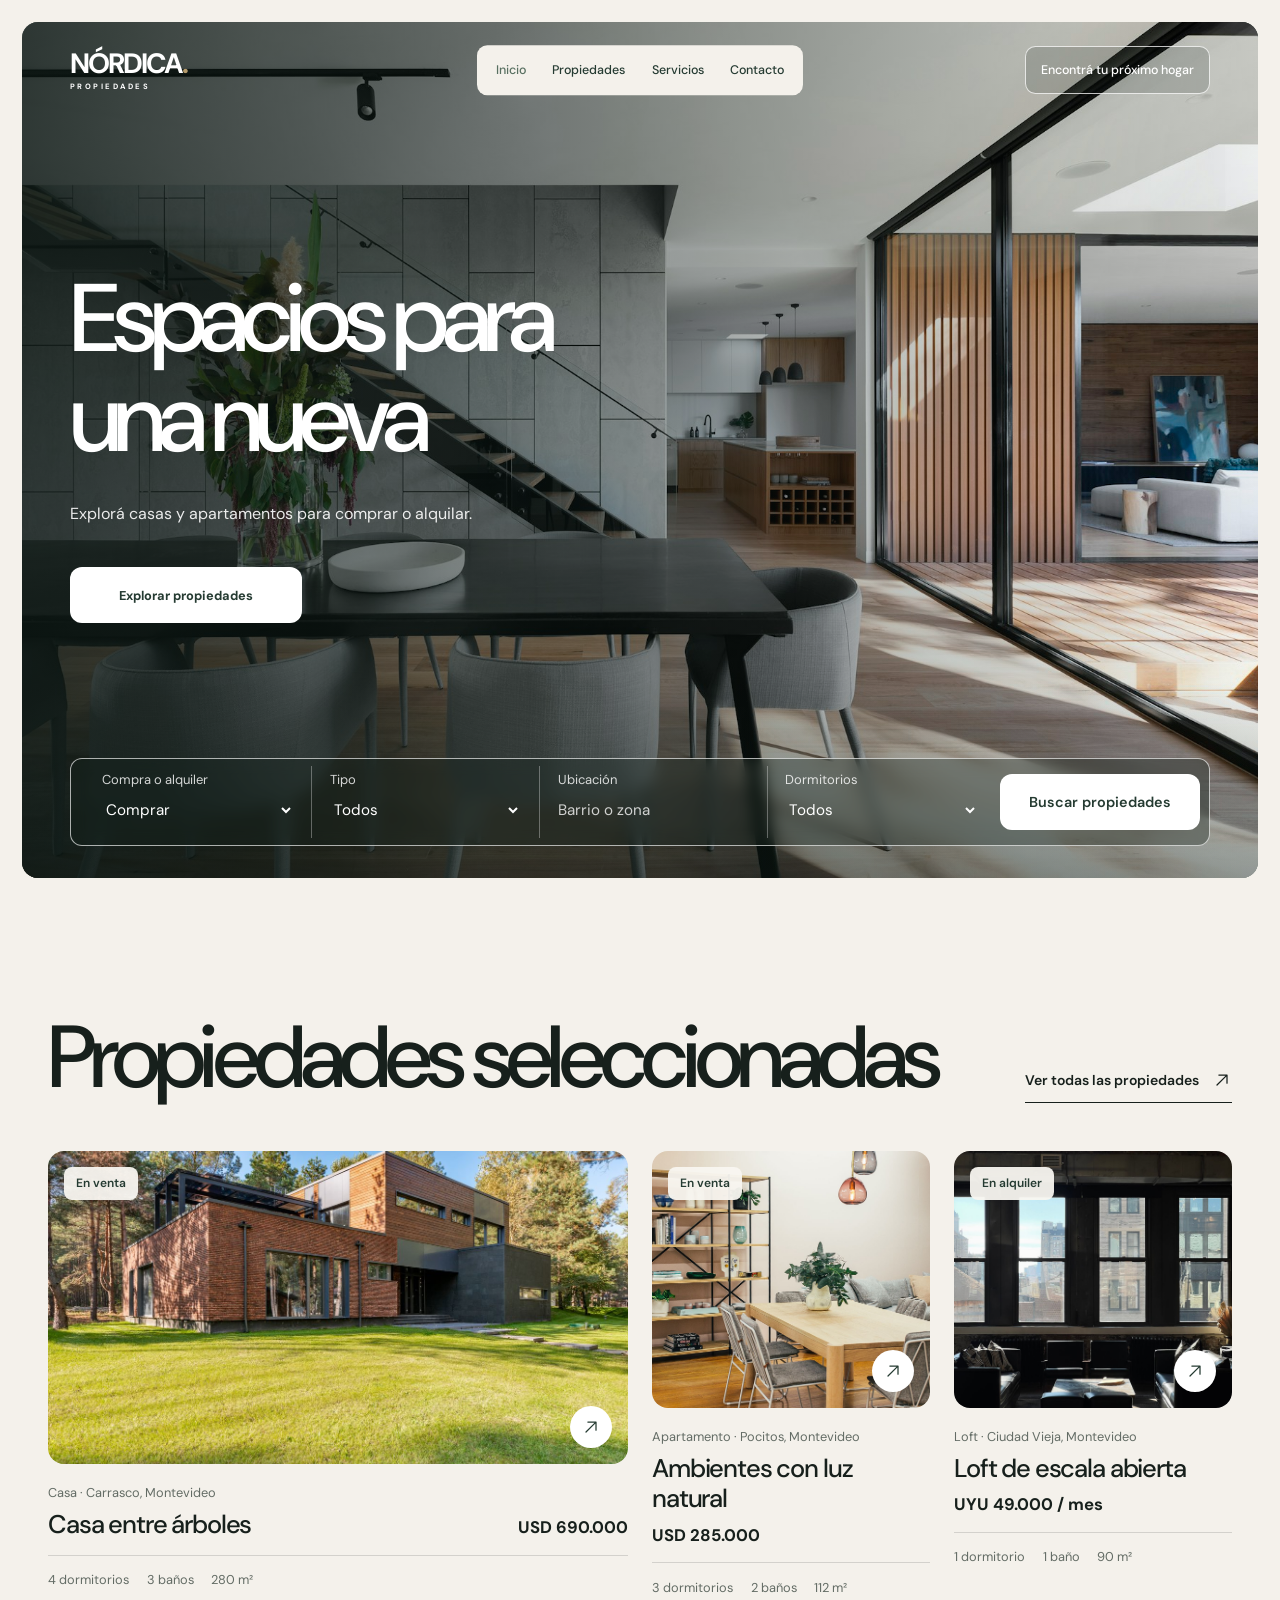
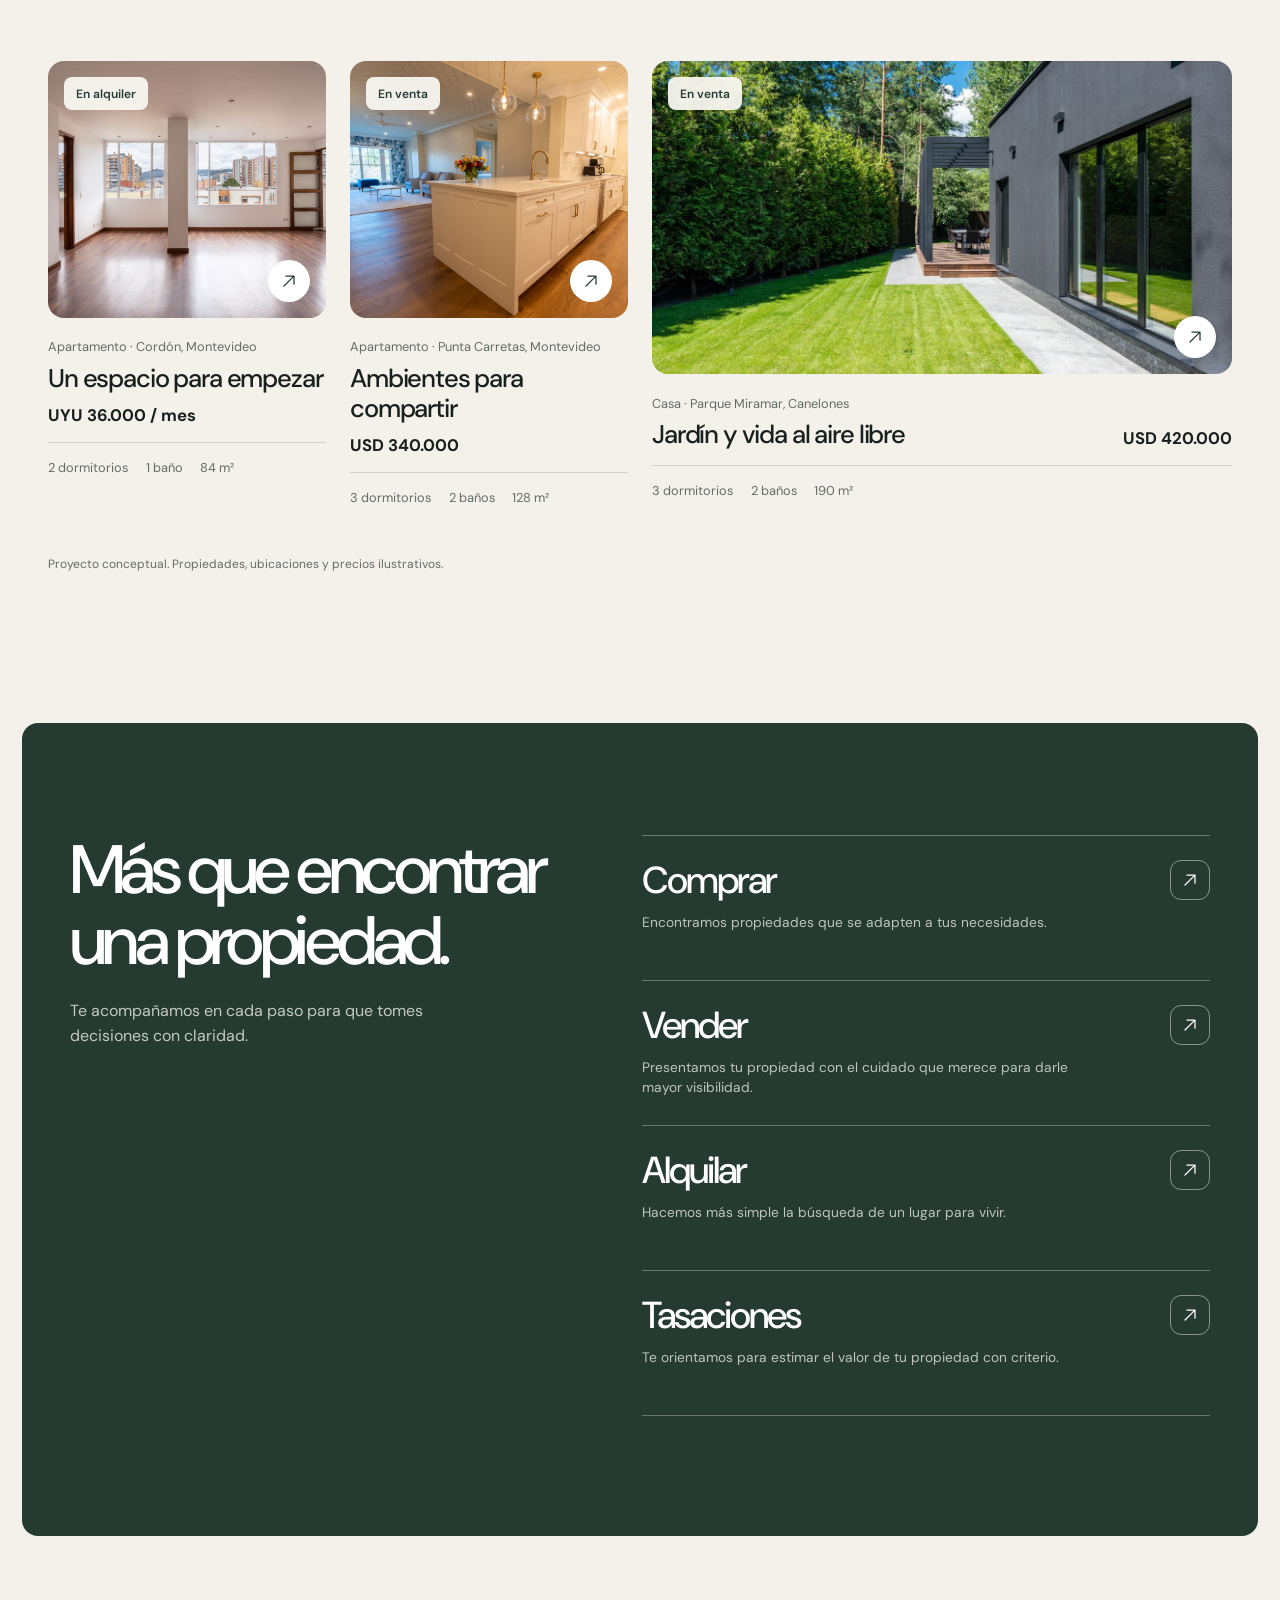
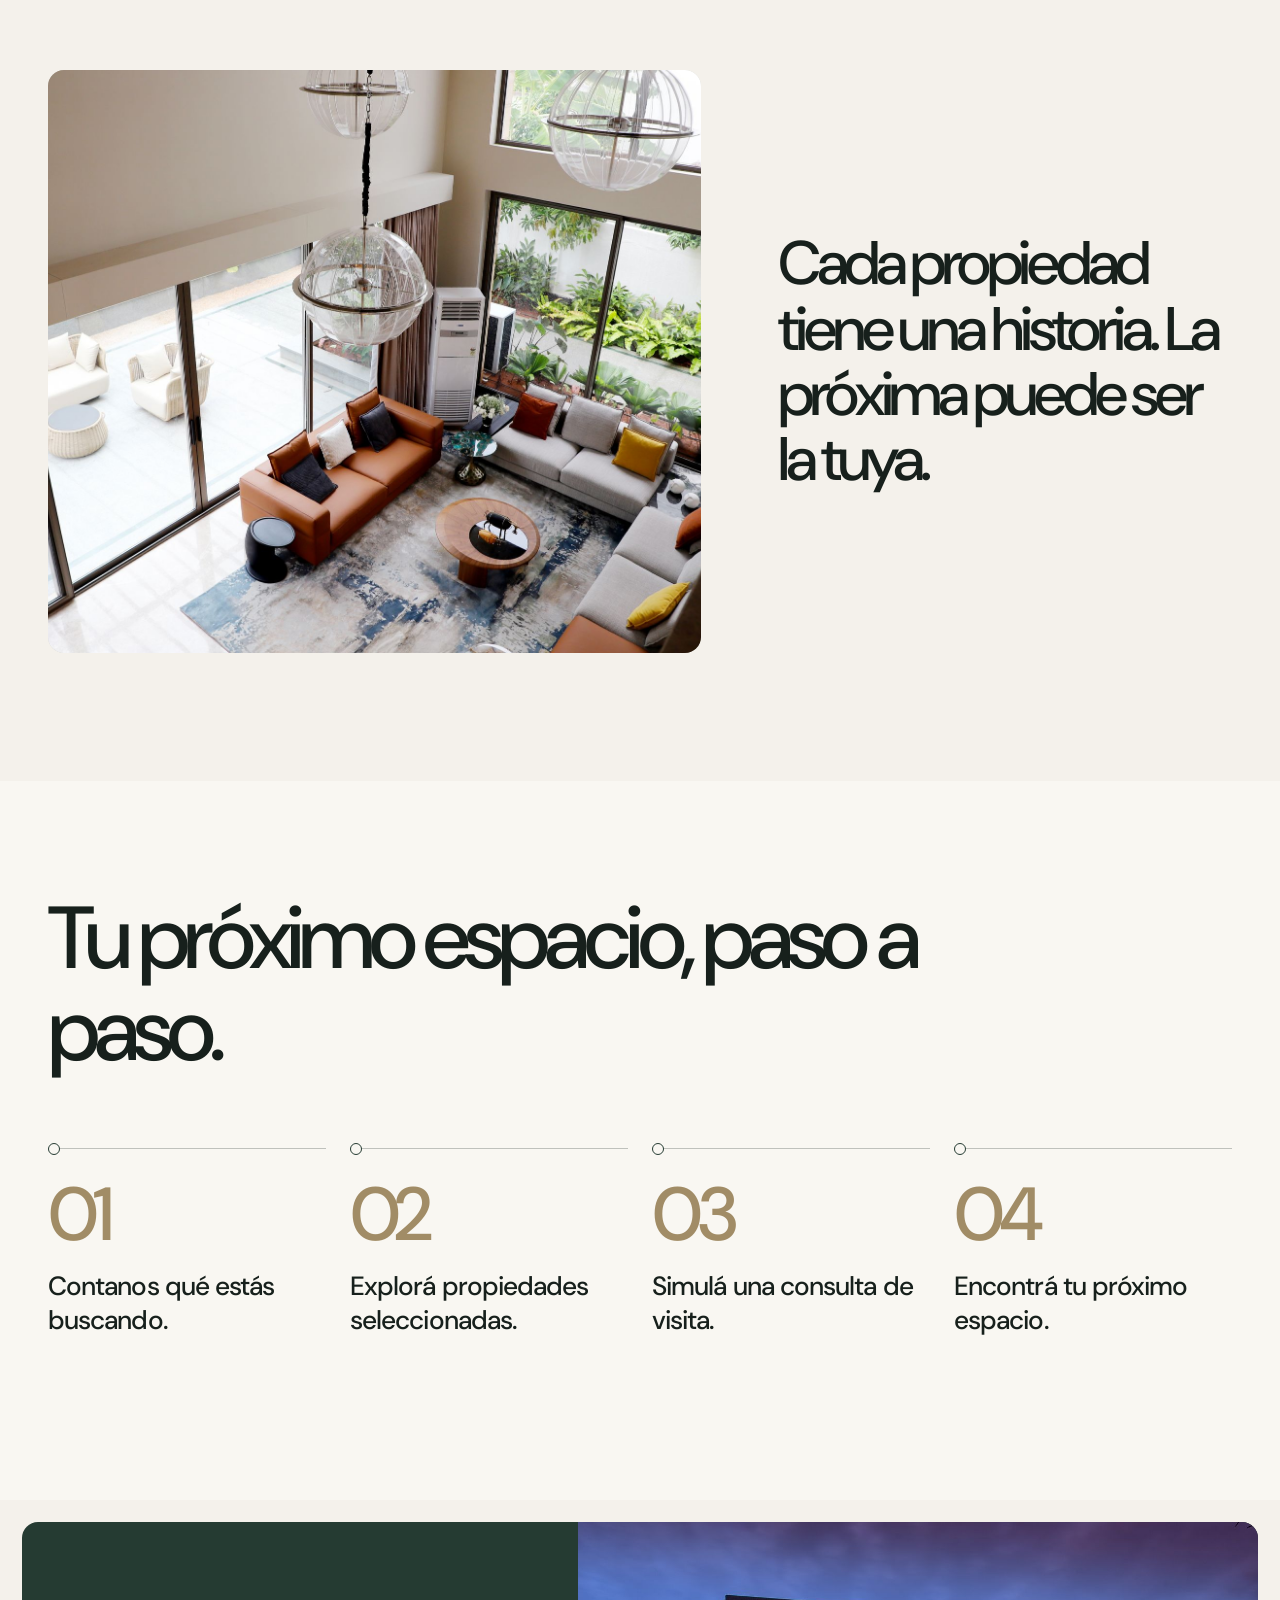
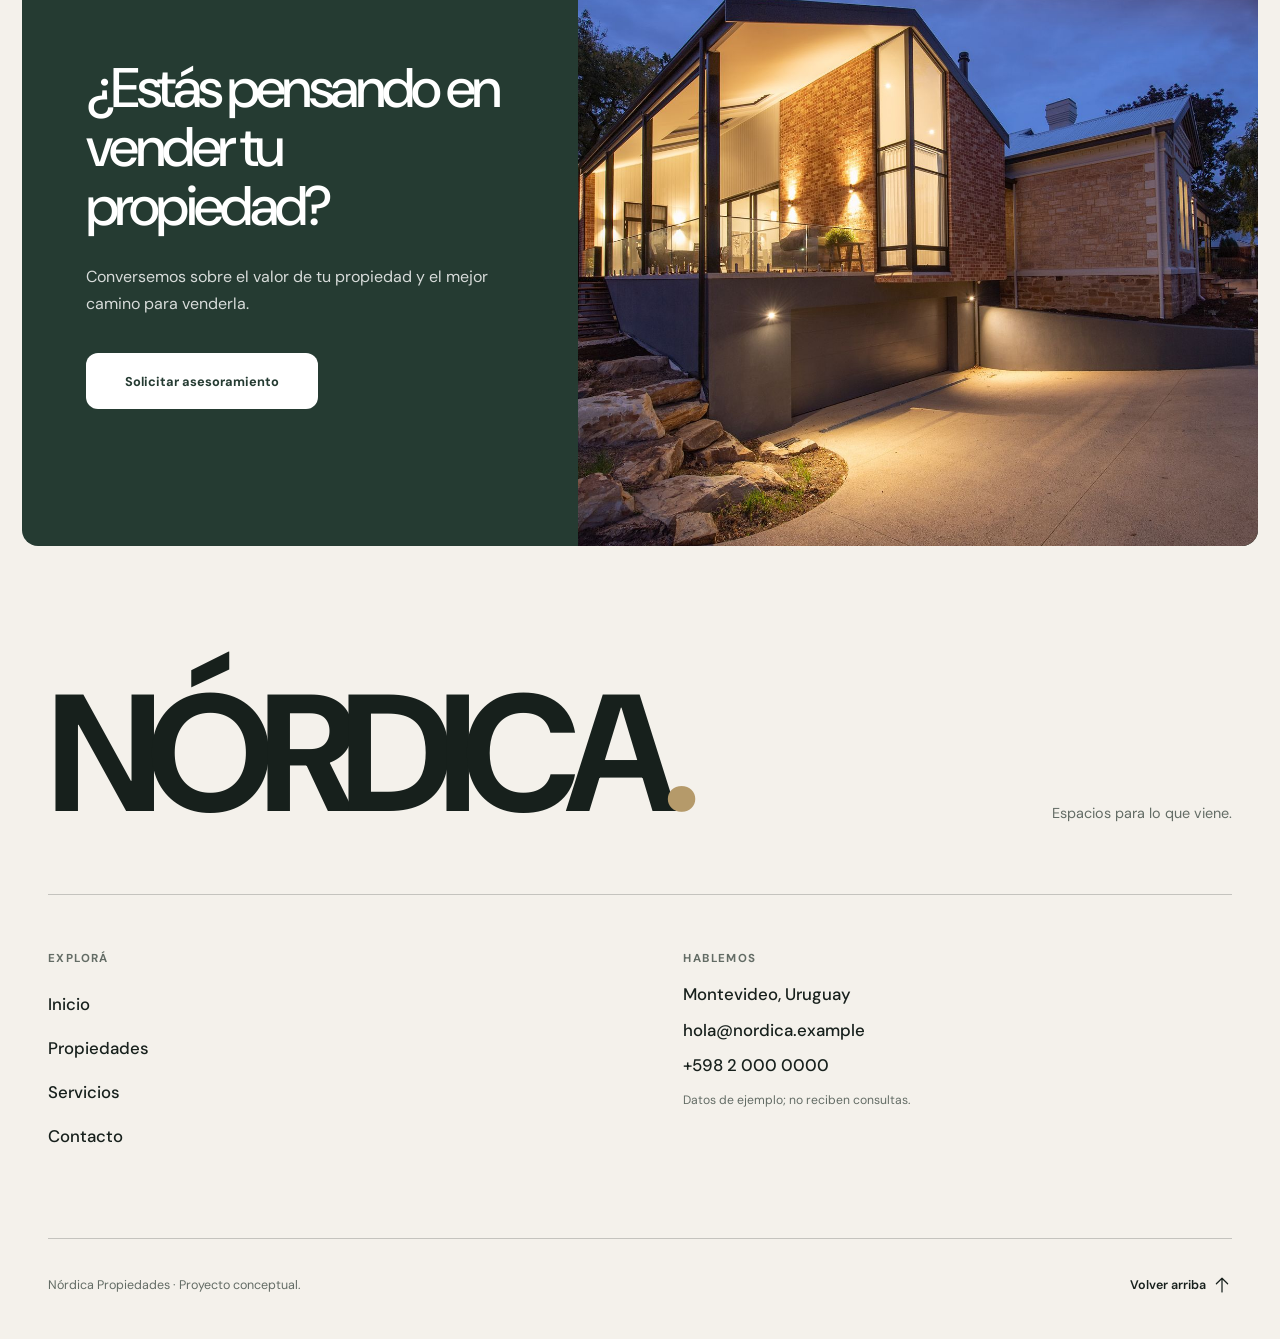
==== commit c8d7c5e7: "Ajustes de formulario y responsive" ====
--- a/index.html
+++ b/index.html
@@ -9,9 +9,9 @@
     <link rel="preconnect" href="https://fonts.googleapis.com">
     <link rel="preconnect" href="https://fonts.gstatic.com" crossorigin>
     <link href="https://fonts.googleapis.com/css2?family=DM+Sans:wght@400;500;600;700&display=swap" rel="stylesheet">
-    <link rel="stylesheet" href="css/styles.css?v=33">
+    <link rel="stylesheet" href="css/styles.css?v=34">
     <script src="js/main.js?v=10" defer></script>
-    <script src="js/newsletter.js?v=4" defer></script>
+    <script src="js/newsletter.js?v=5" defer></script>
   </head>
   <body>
     <a class="skip-link" href="#contenido">Saltar al contenido</a>
@@ -41,8 +41,8 @@
       <section class="hero" aria-labelledby="hero-title">
         <div class="hero__content">
           <div class="hero__copy">
-            <h1 id="hero-title" aria-label="Espacios para una nueva etapa.">Espacios para una nueva <span class="hero__word" aria-hidden="true">etapa</span></h1>
-            <p class="hero__description">Encontrá propiedades seleccionadas para vivir, invertir o comenzar algo nuevo.</p>
+            <h1 id="hero-title">Espacios para una nueva <span class="hero__word">etapa</span></h1>
+            <p class="hero__description">Explorá casas y apartamentos para comprar o alquilar.</p>
             <a class="button button--primary hero__action" href="propiedades.html">Explorar propiedades</a>
           </div>
 
@@ -51,7 +51,7 @@
 
             <form class="property-search__form" action="propiedades.html#catalog-listings-title" method="get" role="search">
               <div class="property-search__field">
-                <label for="search-operation">Operación</label>
+                <label for="search-operation">Compra o alquiler</label>
                 <select id="search-operation" name="operacion">
                   <option value="comprar">Comprar</option>
                   <option value="alquilar">Alquilar</option>
@@ -301,7 +301,7 @@
             </li>
             <li class="process__step">
               <span class="process__number" aria-hidden="true">03</span>
-              <p>Coordiná una visita.</p>
+              <p>Simulá una consulta de visita.</p>
             </li>
             <li class="process__step">
               <span class="process__number" aria-hidden="true">04</span>
@@ -346,7 +346,7 @@
             <p>Montevideo, Uruguay</p>
             <p>hola@nordica.example</p>
             <p>+598 2 000 0000</p>
-            <p class="site-footer__note">Datos de contacto demostrativos.</p>
+            <p class="site-footer__note">Datos de ejemplo; no reciben consultas.</p>
           </div>
 
         </div>
--- a/css/styles.css
+++ b/css/styles.css
@@ -241,7 +241,7 @@
 .contact-hero__visual img { width: 100%; height: 100%; object-fit: cover; object-position: 55% center; }
 @keyframes contact-enter { from { opacity: 0; transform: translateY(0.85rem); } to { opacity: 1; transform: translateY(0); } }
 
-.owner-paths { padding-block: 6rem 6.5rem; }
+.owner-paths { padding-block: 6rem 2.5rem; }
 .owner-paths__intro { display: grid; gap: 1.25rem; margin-bottom: 2.5rem; }
 .owner-paths__intro h2 { max-width: 14ch; margin: 0; font-size: clamp(2.8rem, 8vw, 5.25rem); font-weight: 500; letter-spacing: -0.067em; line-height: 1.04; text-wrap: balance; }
 .owner-paths__intro p { max-width: 28rem; margin: 0; color: var(--color-muted); font-size: 1rem; line-height: 1.65; }
@@ -506,7 +506,7 @@
   .contact-hero { min-height: clamp(38rem, 80svh, 54rem); }
   .contact-hero__content { padding-bottom: 4rem; }
   .contact-hero::after { background: linear-gradient(90deg, rgb(12 24 20 / 78%), rgb(12 24 20 / 24%) 70%), linear-gradient(0deg, rgb(12 24 20 / 44%), transparent 58%); }
-  .owner-paths { padding-block: 8rem 9rem; }
+  .owner-paths { padding-block: 8rem 3rem; }
   .owner-paths__intro { gap: 1.5rem; margin-bottom: 3rem; }
   .owner-paths__intro p { max-width: 35rem; }
   .owner-paths__grid { grid-template-columns: repeat(2, minmax(0, 1fr)); }
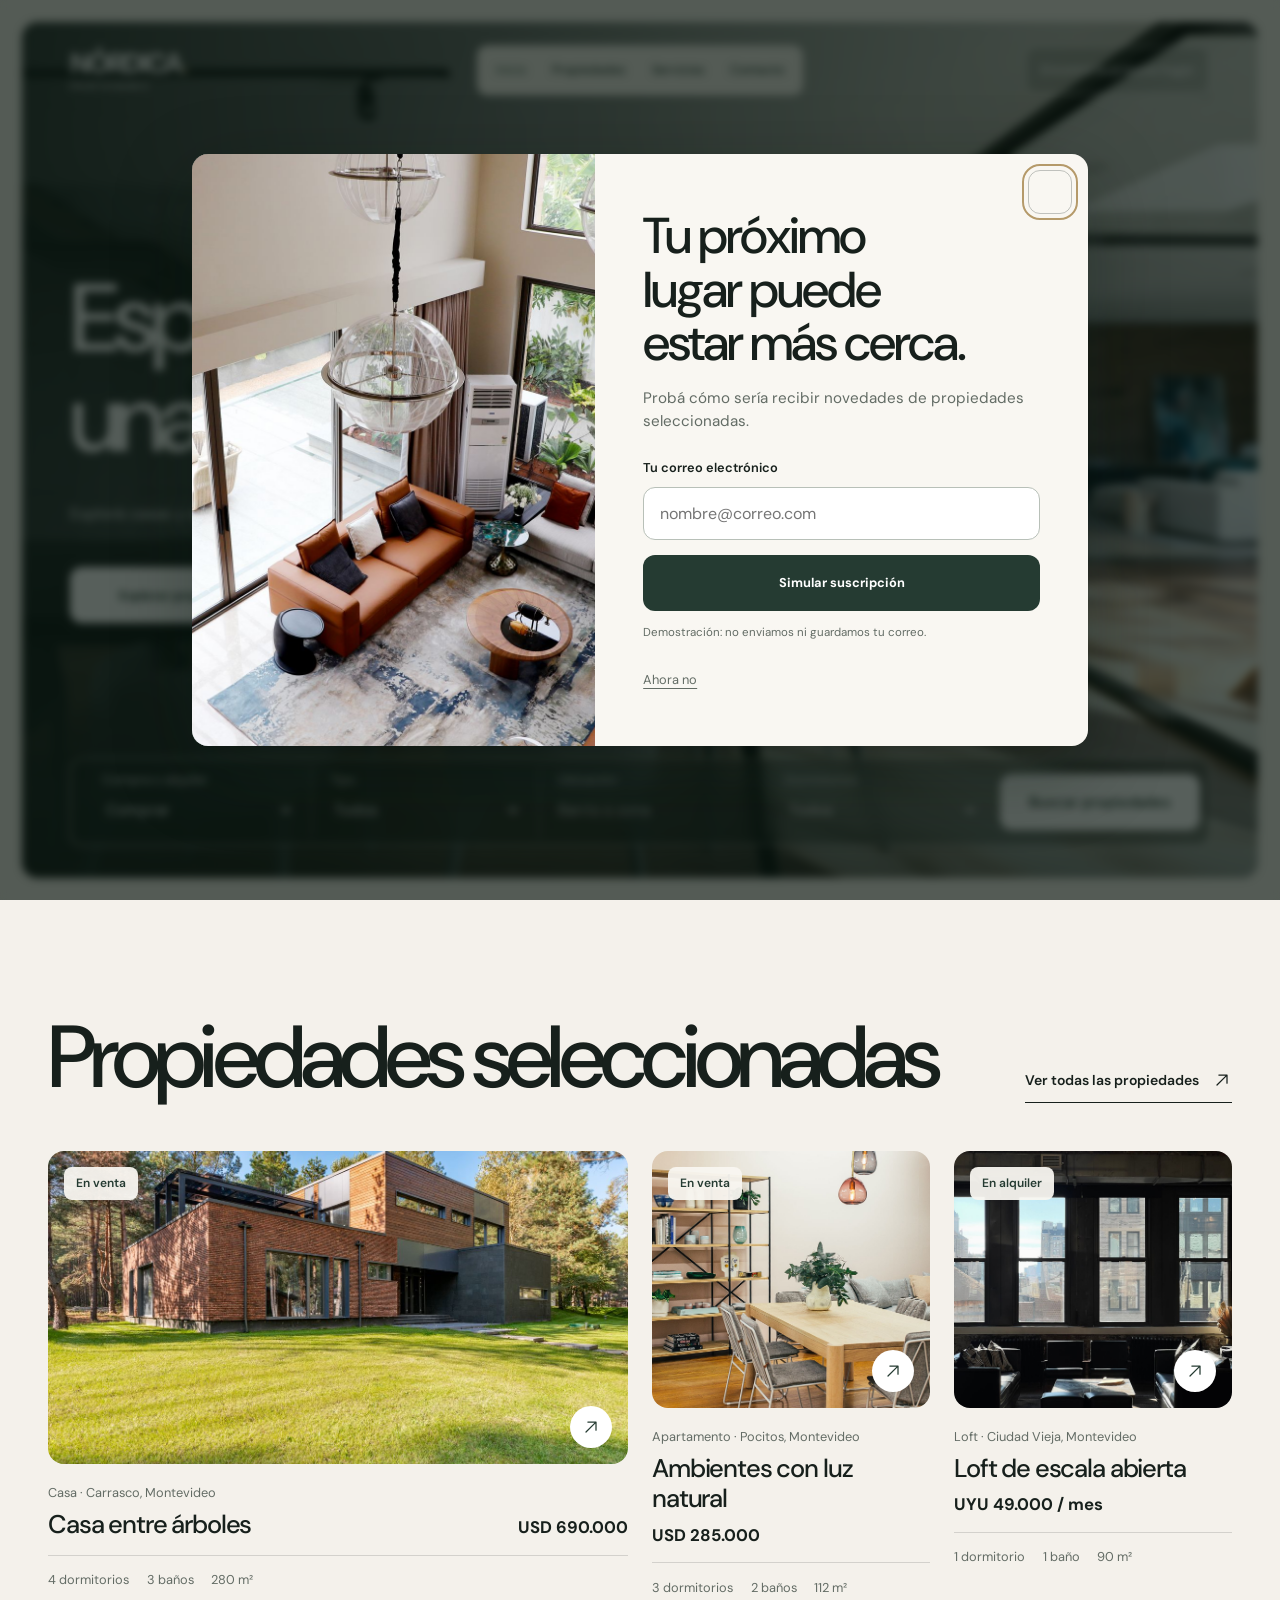
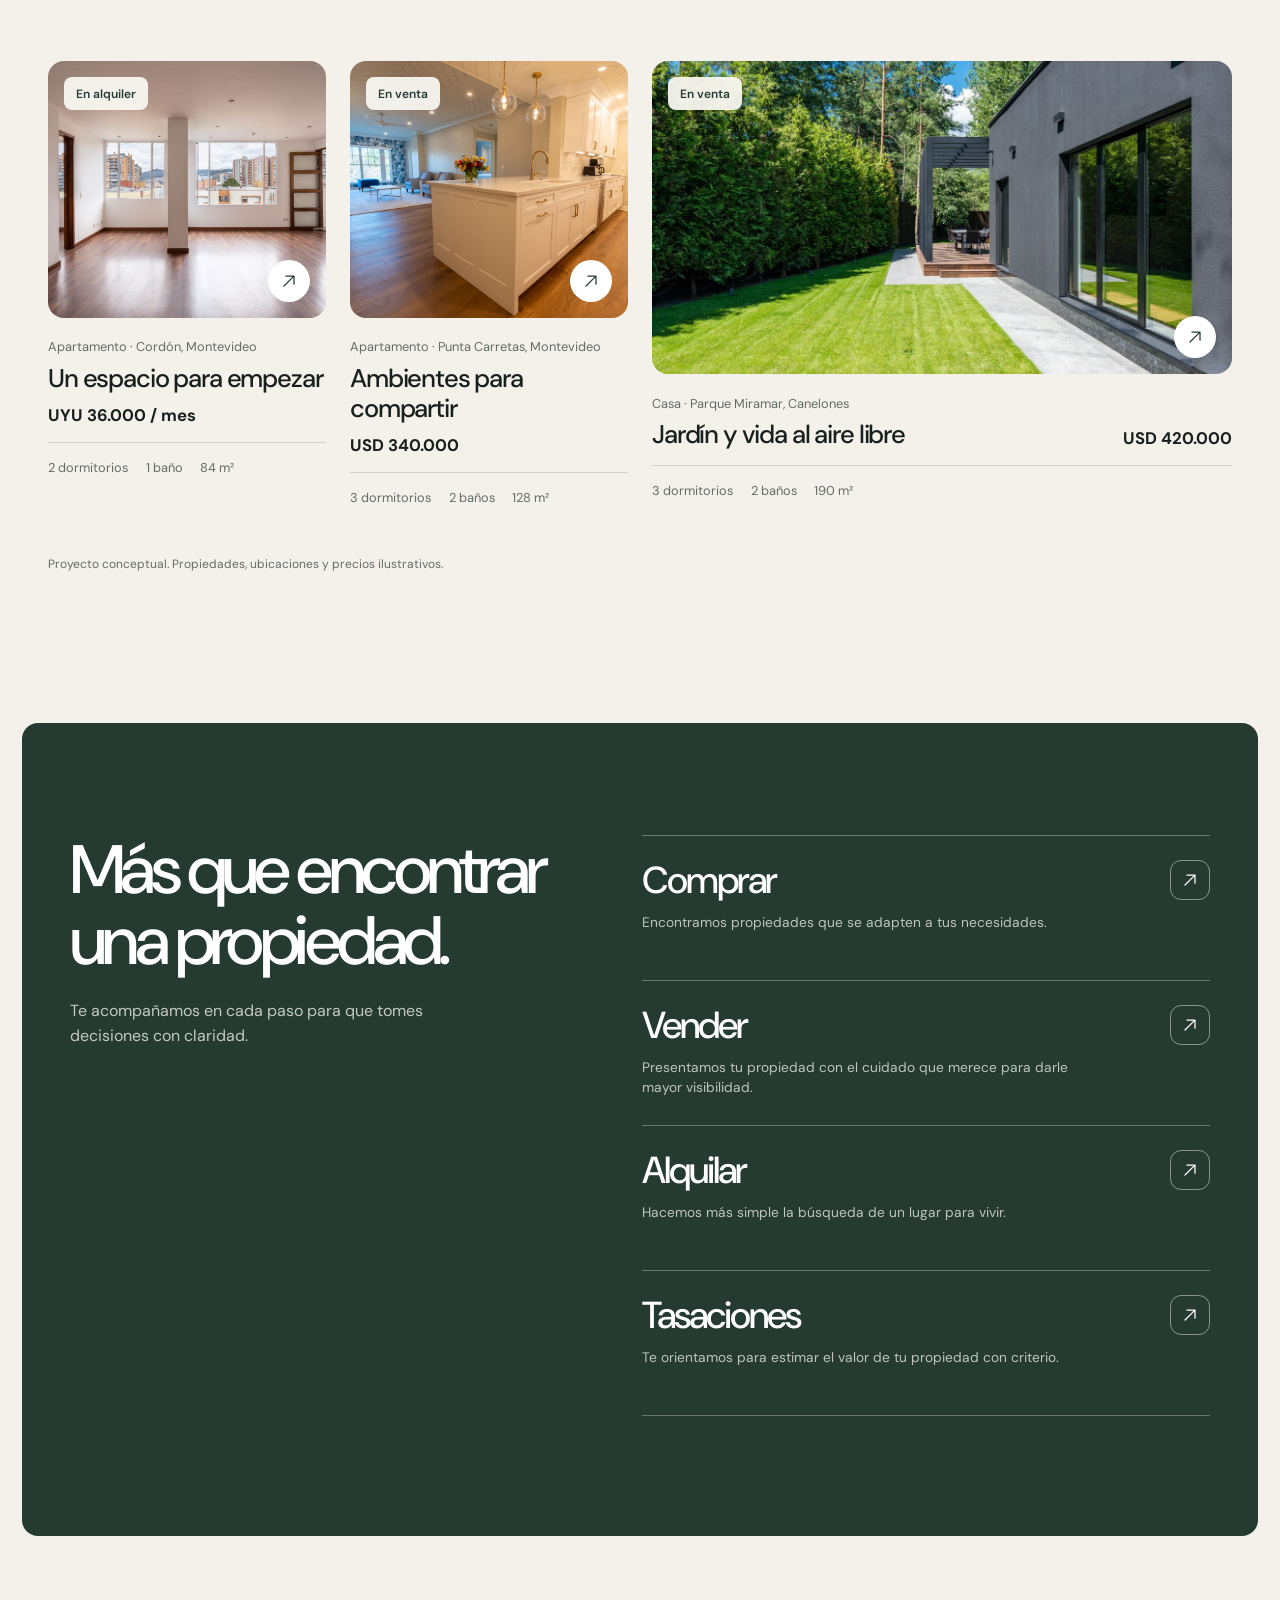
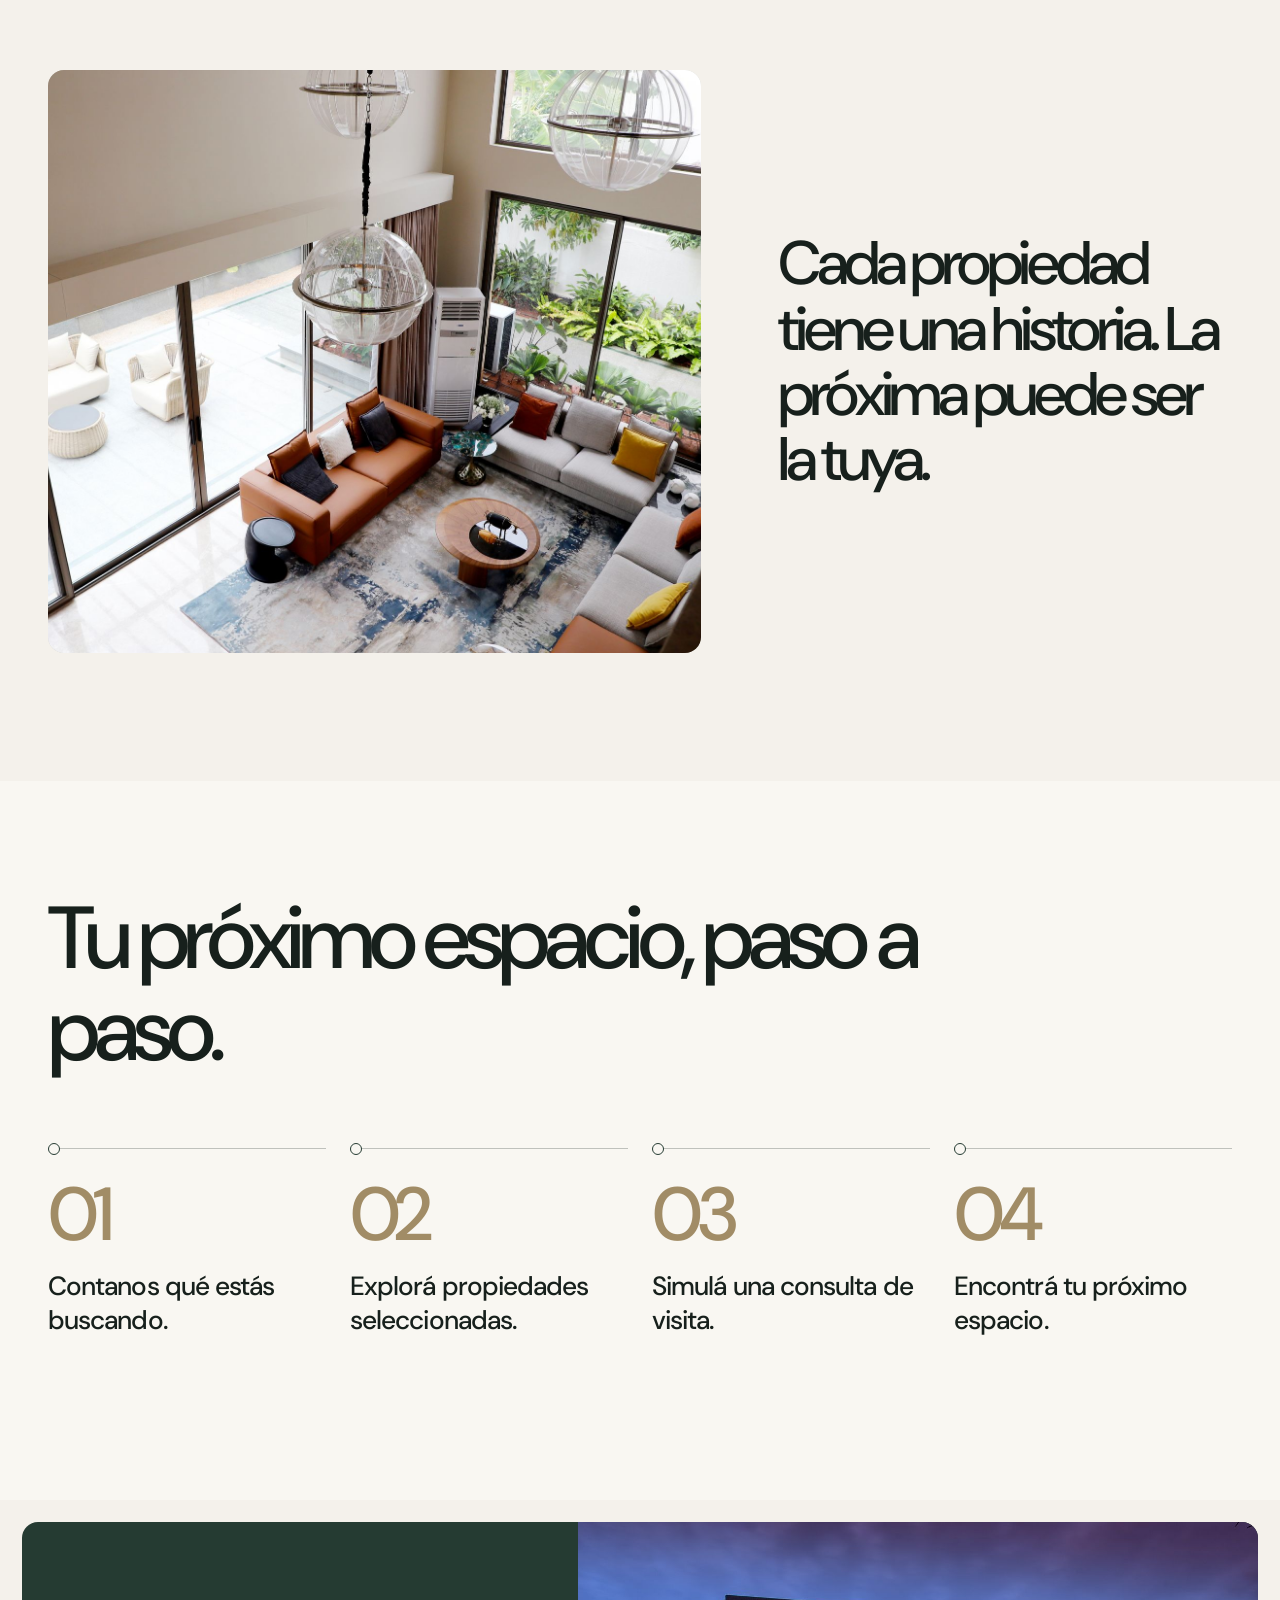
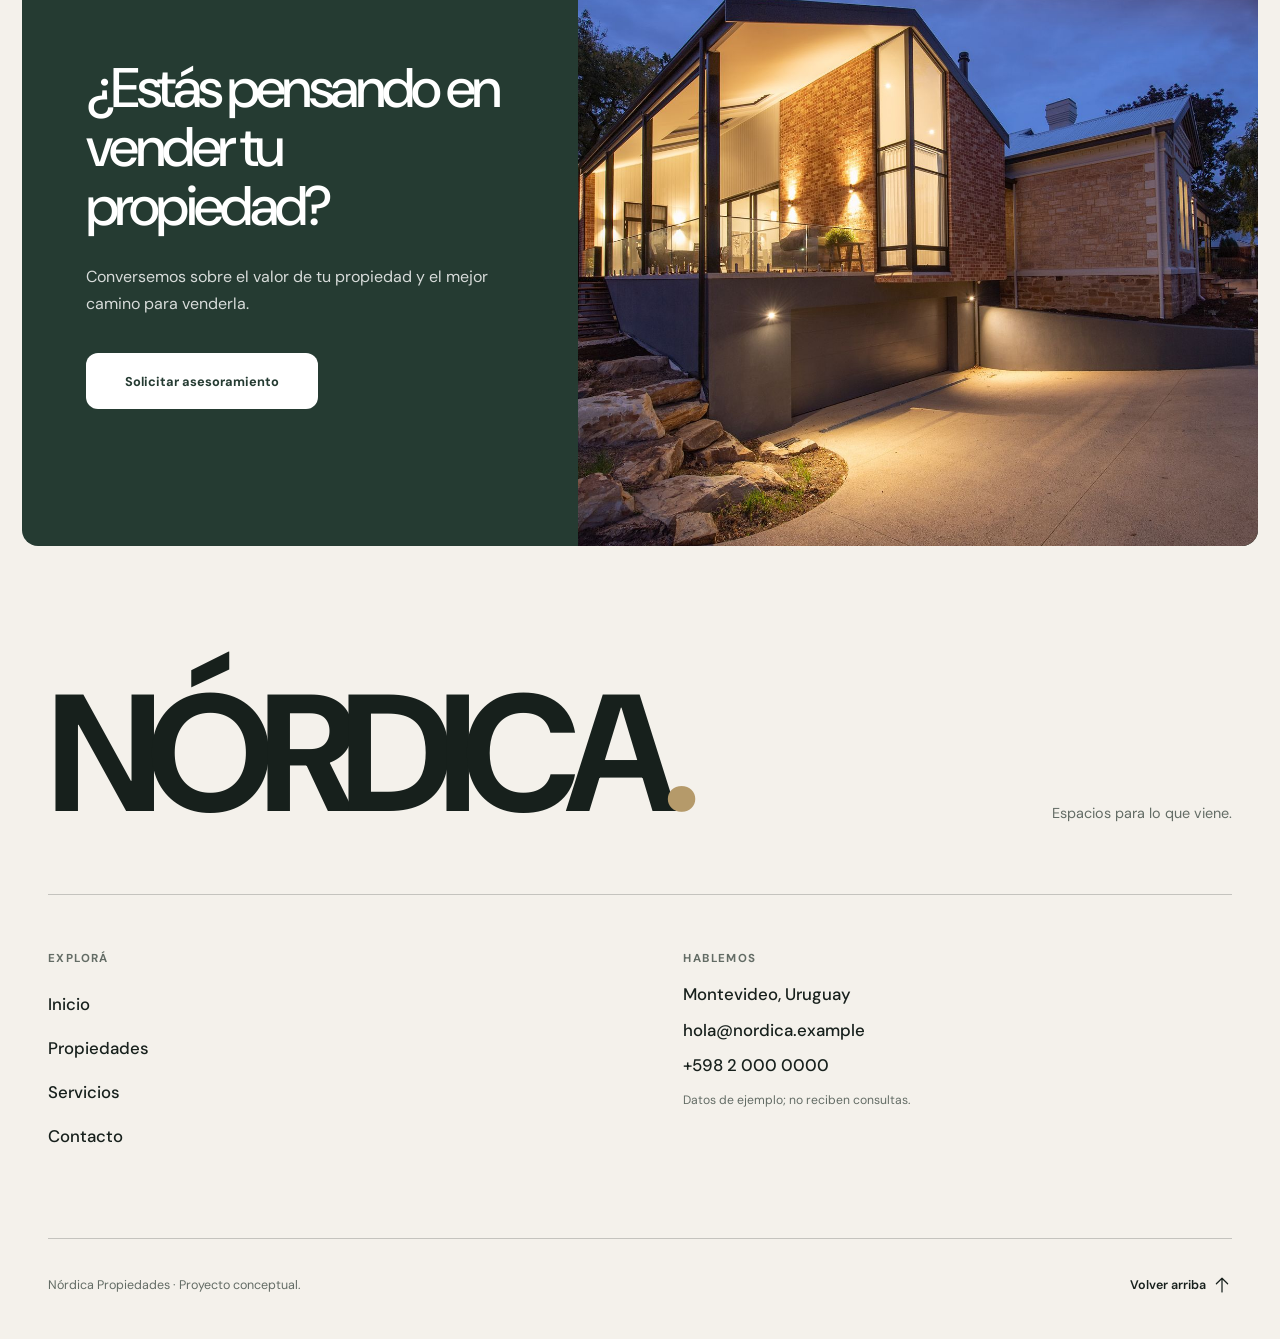
==== commit c23b2c23: "Ajustes para mejor eficiencia" ====
--- a/index.html
+++ b/index.html
@@ -9,7 +9,7 @@
     <link rel="preconnect" href="https://fonts.googleapis.com">
     <link rel="preconnect" href="https://fonts.gstatic.com" crossorigin>
     <link href="https://fonts.googleapis.com/css2?family=DM+Sans:wght@400;500;600;700&display=swap" rel="stylesheet">
-    <link rel="stylesheet" href="css/styles.css?v=34">
+    <link rel="stylesheet" href="css/styles.css?v=35">
     <script src="js/main.js?v=10" defer></script>
     <script src="js/newsletter.js?v=5" defer></script>
   </head>
--- a/css/styles.css
+++ b/css/styles.css
@@ -55,8 +55,9 @@
 .brand__name { font-size: 1.55rem; font-weight: 700; letter-spacing: -0.075em; }
 .brand__mark { color: var(--color-accent); }
 .brand__description { margin-top: 0.32rem; font-size: 0.48rem; font-weight: 700; letter-spacing: 0.32em; }
-.menu-toggle { display: grid; width: 3rem; height: 3rem; place-items: center; border: 1px solid rgb(255 255 255 / 70%); border-radius: 0.55rem; background: rgb(23 32 28 / 16%); color: var(--color-white); cursor: pointer; }
-.menu-toggle:hover { background: rgb(23 32 28 / 35%); }
+.menu-toggle { display: grid; width: 3rem; height: 3rem; place-items: center; border: 1px solid rgb(255 255 255 / 70%); border-radius: 0.55rem; background: rgb(23 32 28 / 16%); color: var(--color-white); cursor: pointer; transition: transform 120ms var(--ease-out), background 120ms var(--ease-out); }
+.menu-toggle:active:not(:focus-visible) { transform: scale(0.97); }
+@media (hover: hover) and (pointer: fine) { .menu-toggle:hover { background: rgb(23 32 28 / 35%); } }
 .site-nav { position: absolute; top: 100%; left: 0; right: 0; padding: 1.5rem var(--page-gutter) 2rem; border-radius: 0.75rem; background: var(--color-background); color: var(--color-text); box-shadow: 0 1rem 2.5rem rgb(12 24 20 / 18%); opacity: 0; visibility: hidden; pointer-events: none; transform: translateY(-0.75rem); transition: opacity var(--transition-fast), transform var(--transition-fast), visibility var(--transition-fast); }
 .site-nav.is-open { opacity: 1; visibility: visible; pointer-events: auto; transform: translateY(0); }
 .site-nav__list { display: grid; }
@@ -225,6 +226,8 @@
 .newsletter-dialog__note { margin: 0.9rem 0 0; color: var(--color-muted); font-size: 0.72rem; line-height: 1.45; }
 .newsletter-dialog__later { min-height: 2.75rem; margin-top: 1rem; padding: 0; border: 0; background: transparent; color: var(--color-muted); font-size: 0.8rem; text-decoration: underline; text-underline-offset: 0.25rem; cursor: pointer; }
 .newsletter-dialog__success { margin-top: 1.75rem; }
+.newsletter-dialog__success:not([hidden]) { animation: newsletter-success-enter 180ms var(--ease-out) both; }
+@keyframes newsletter-success-enter { from { opacity: 0; } to { opacity: 1; } }
 .newsletter-dialog__success h3 { margin: 0; font-size: 1.4rem; font-weight: 500; letter-spacing: -0.04em; }
 .newsletter-dialog__success p { margin: 0.6rem 0 0; color: var(--color-muted); font-size: 0.9rem; line-height: 1.55; }
 .newsletter-dialog__success a { display: inline-flex; min-height: 2.75rem; align-items: center; gap: 0.5rem; margin-top: 1rem; border-bottom: 1px solid currentColor; font-size: 0.85rem; font-weight: 600; }
@@ -395,6 +398,11 @@
 body.photo-viewer-open { overflow: hidden; }
 .photo-viewer { width: calc(100% - 1rem); max-width: 100rem; height: calc(100dvh - 1rem); max-height: none; margin: auto; padding: 0; overflow: hidden; border: 1px solid rgb(255 255 255 / 25%); border-radius: var(--frame-radius); background: #15221c; color: var(--color-white); }
 .photo-viewer::backdrop { background: rgb(7 17 12 / 84%); backdrop-filter: blur(6px); }
+.photo-viewer[open]:not(.is-keyboard-open) { animation: photo-viewer-enter 220ms var(--ease-out) both; }
+.photo-viewer[open]:not(.is-keyboard-open)::backdrop { animation: photo-viewer-backdrop-enter 220ms var(--ease-out) both; }
+@keyframes photo-viewer-enter { from { opacity: 0; transform: scale(0.97); } to { opacity: 1; transform: scale(1); } }
+@keyframes photo-viewer-backdrop-enter { from { opacity: 0; } to { opacity: 1; } }
+@keyframes photo-viewer-fade-enter { from { opacity: 0; } to { opacity: 1; } }
 .photo-viewer__layout { display: grid; grid-template-rows: auto minmax(0, 1fr) auto; width: 100%; height: 100%; }
 .photo-viewer__header { display: flex; align-items: flex-start; justify-content: space-between; gap: 1rem; padding: 1rem 1rem 0; }
 .photo-viewer__header h2 { margin: 0; font-size: clamp(1rem, 2vw, 1.35rem); font-weight: 500; letter-spacing: -0.03em; line-height: 1.25; }
@@ -606,6 +614,11 @@
 @media (prefers-reduced-motion: reduce) {
   html { scroll-behavior: auto; }
   *, *::before, *::after { transition-duration: 0.01ms !important; animation-duration: 0.01ms !important; }
+  .menu-toggle { transition: background 150ms var(--ease-out) !important; }
+  .menu-toggle:active:not(:focus-visible) { transform: none; background: rgb(23 32 28 / 35%); }
+  .newsletter-dialog__success:not([hidden]) { animation: newsletter-success-enter 180ms var(--ease-out) both !important; }
+  .photo-viewer[open]:not(.is-keyboard-open) { animation: photo-viewer-fade-enter 150ms var(--ease-out) both !important; }
+  .photo-viewer[open]:not(.is-keyboard-open)::backdrop { animation: photo-viewer-backdrop-enter 150ms var(--ease-out) both !important; }
   .hero__word { animation: none !important; }
   .featured-property.is-revealing { opacity: 1; transform: none; }
   .service-row.is-revealing { opacity: 1; transform: none; }
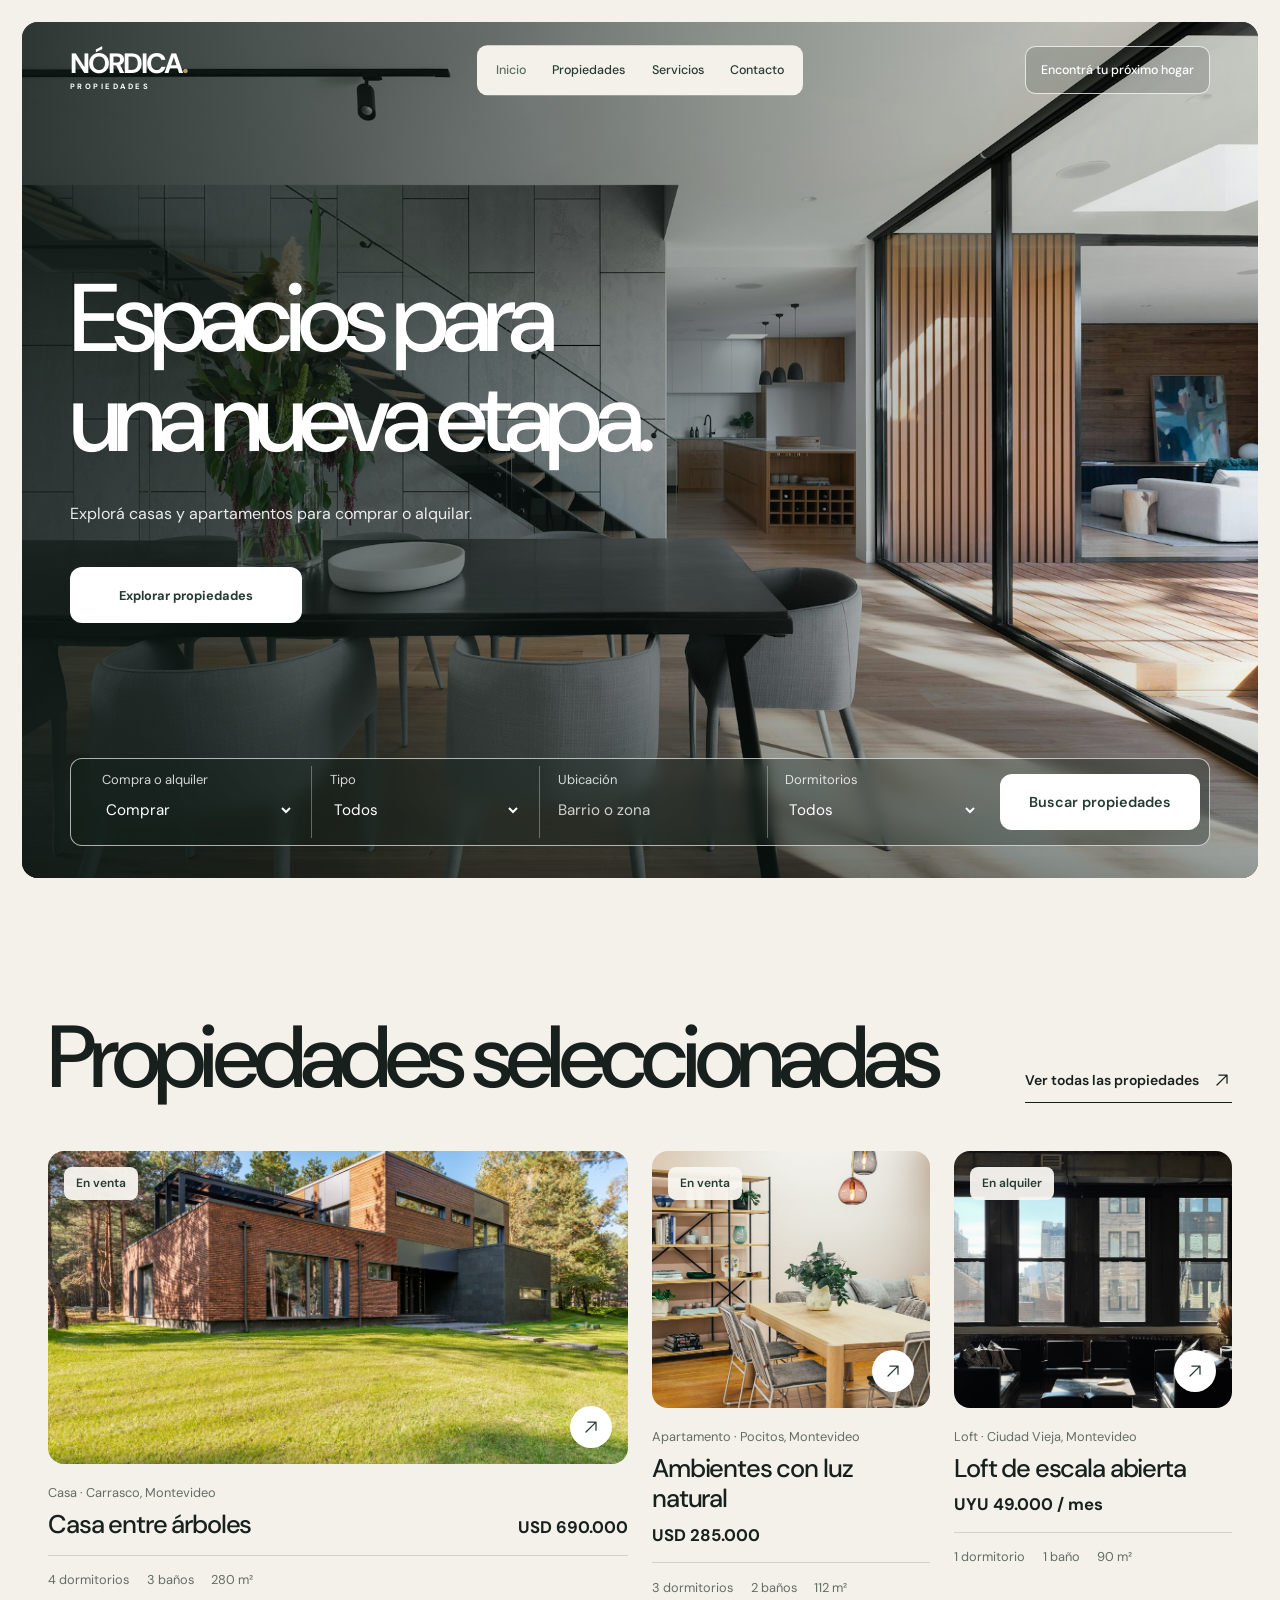
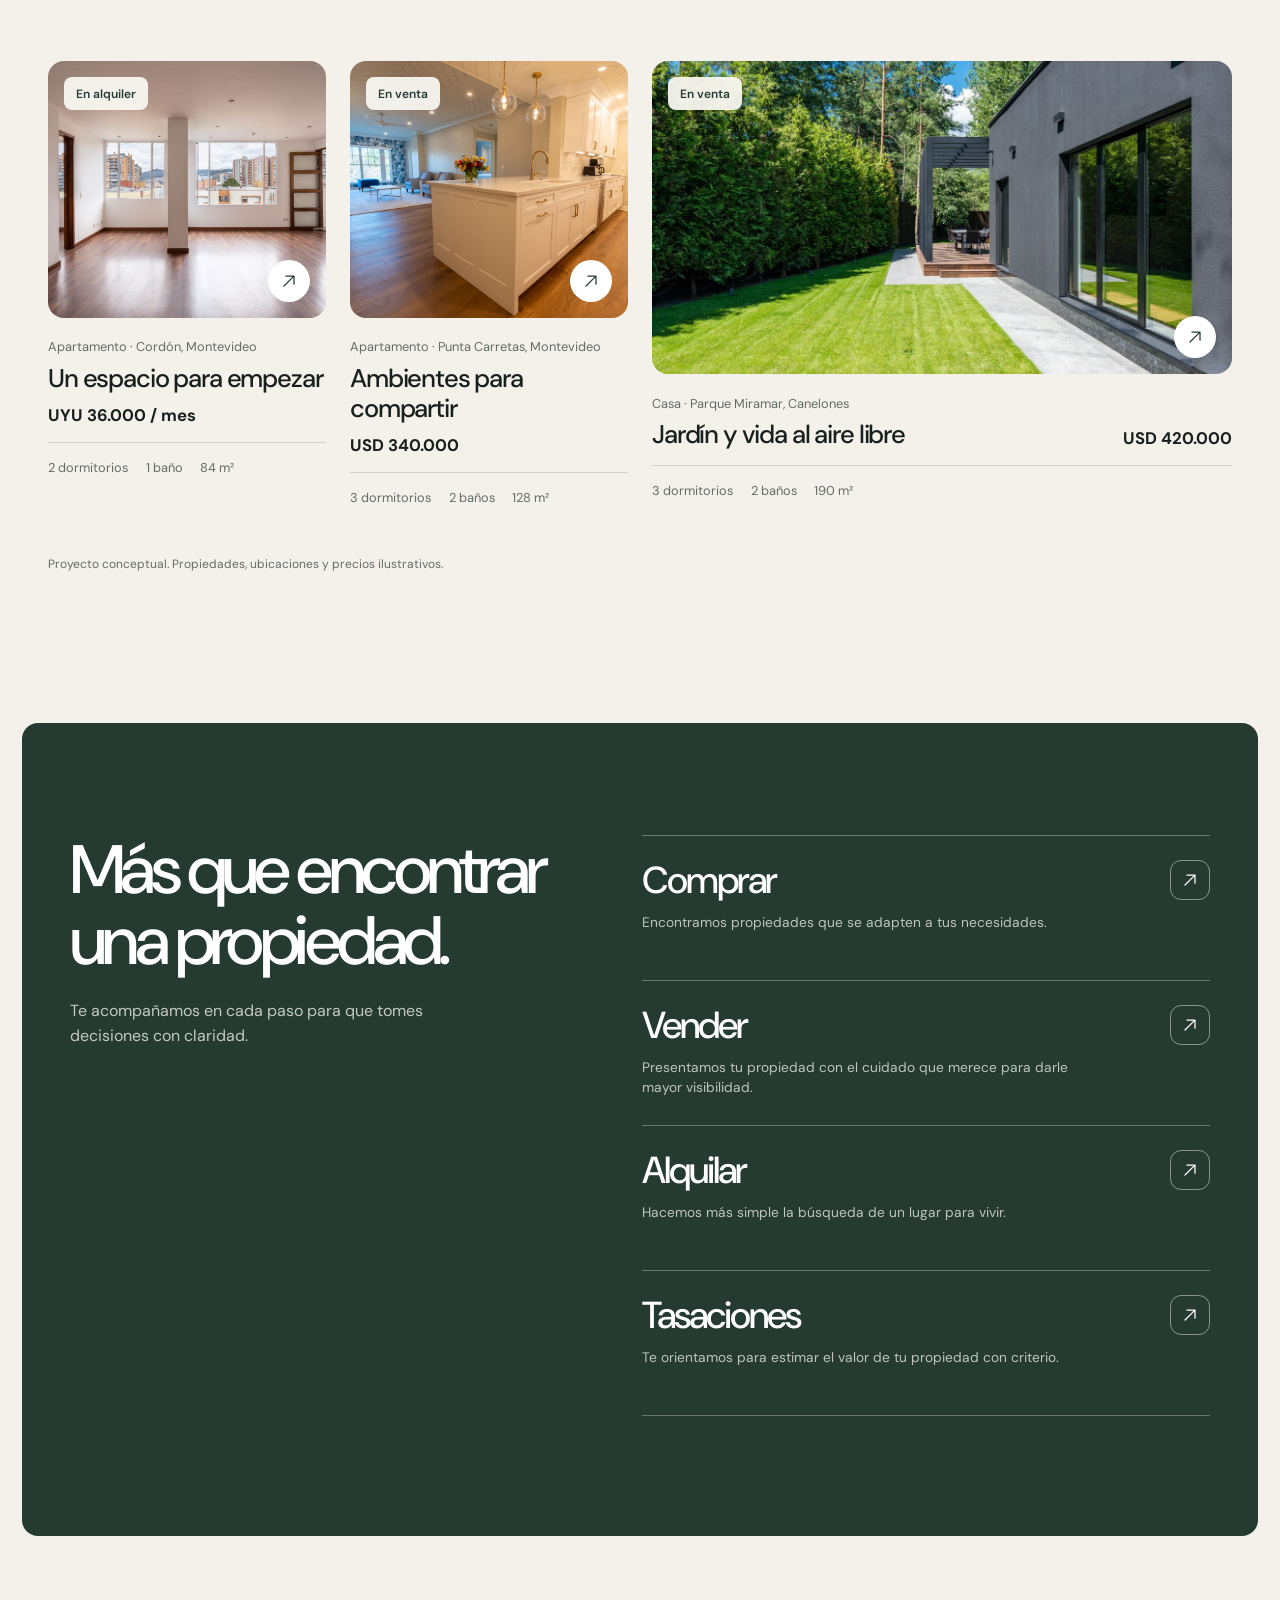
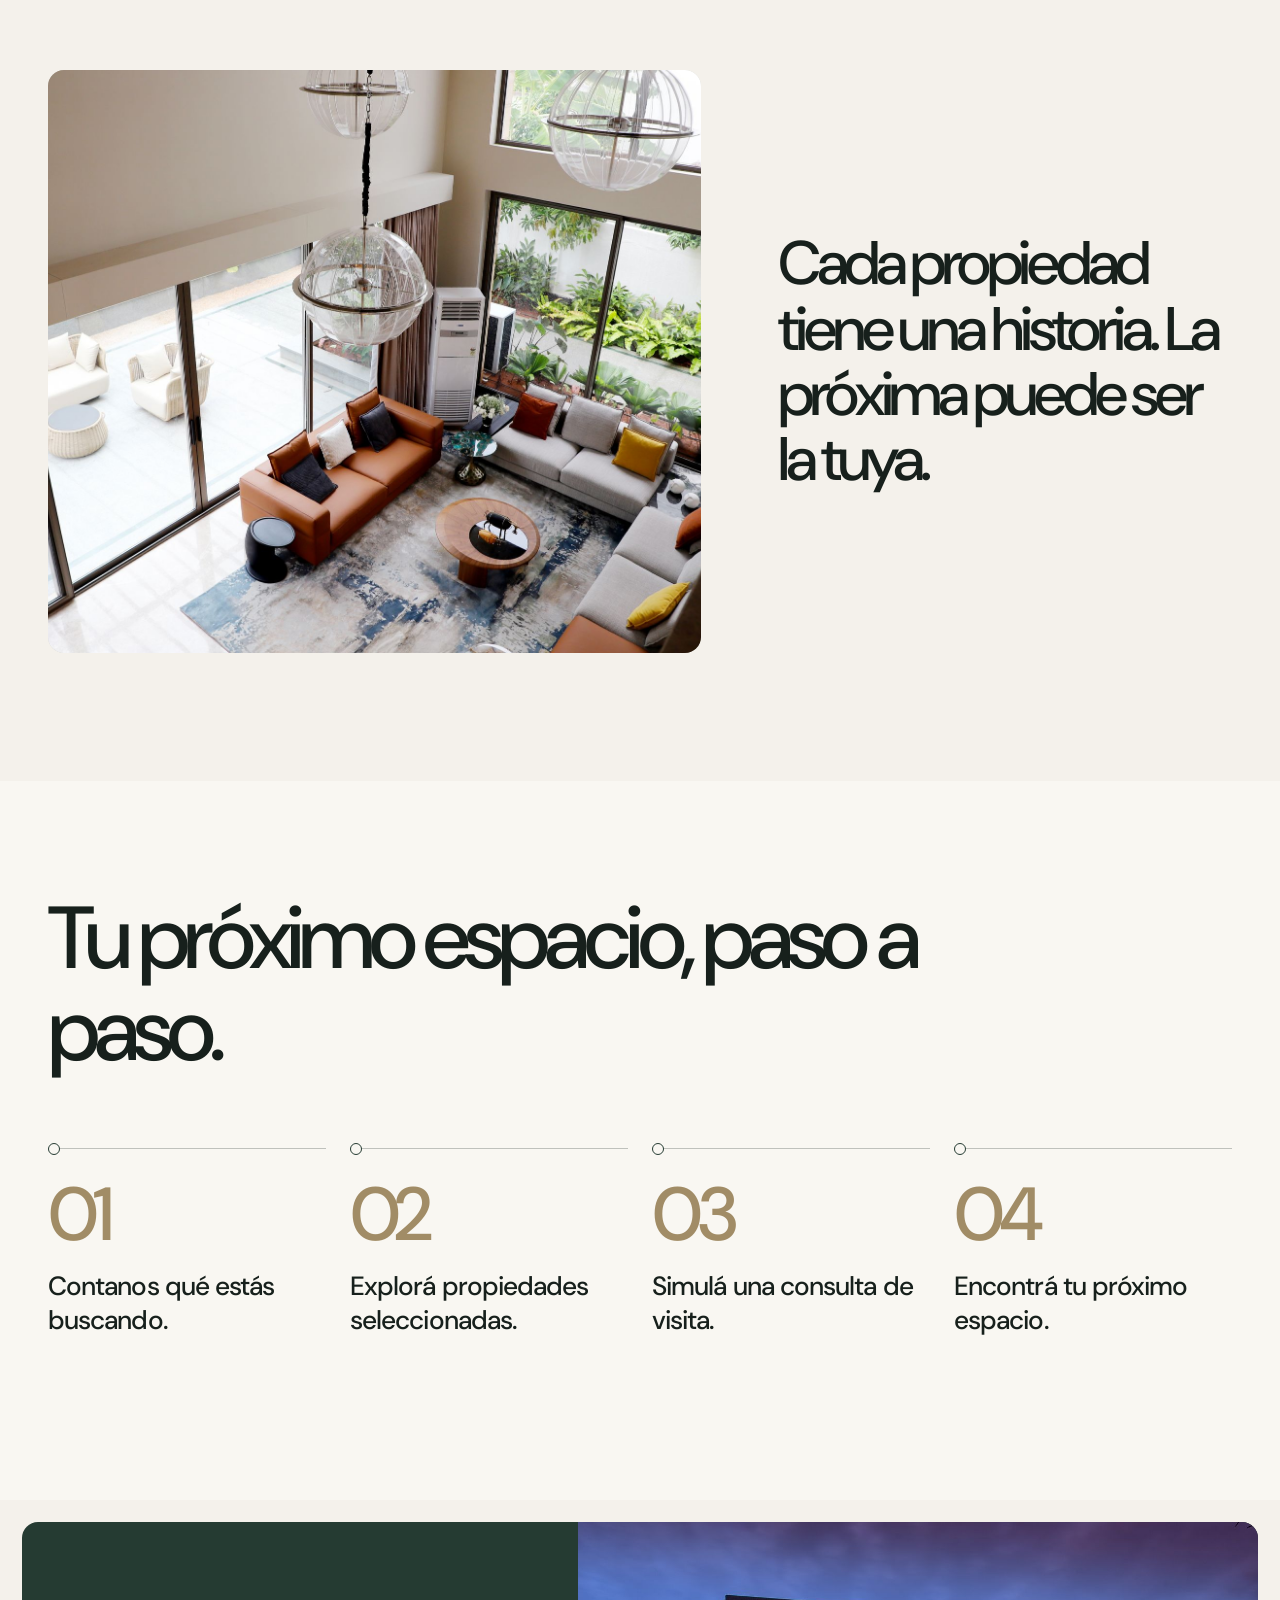
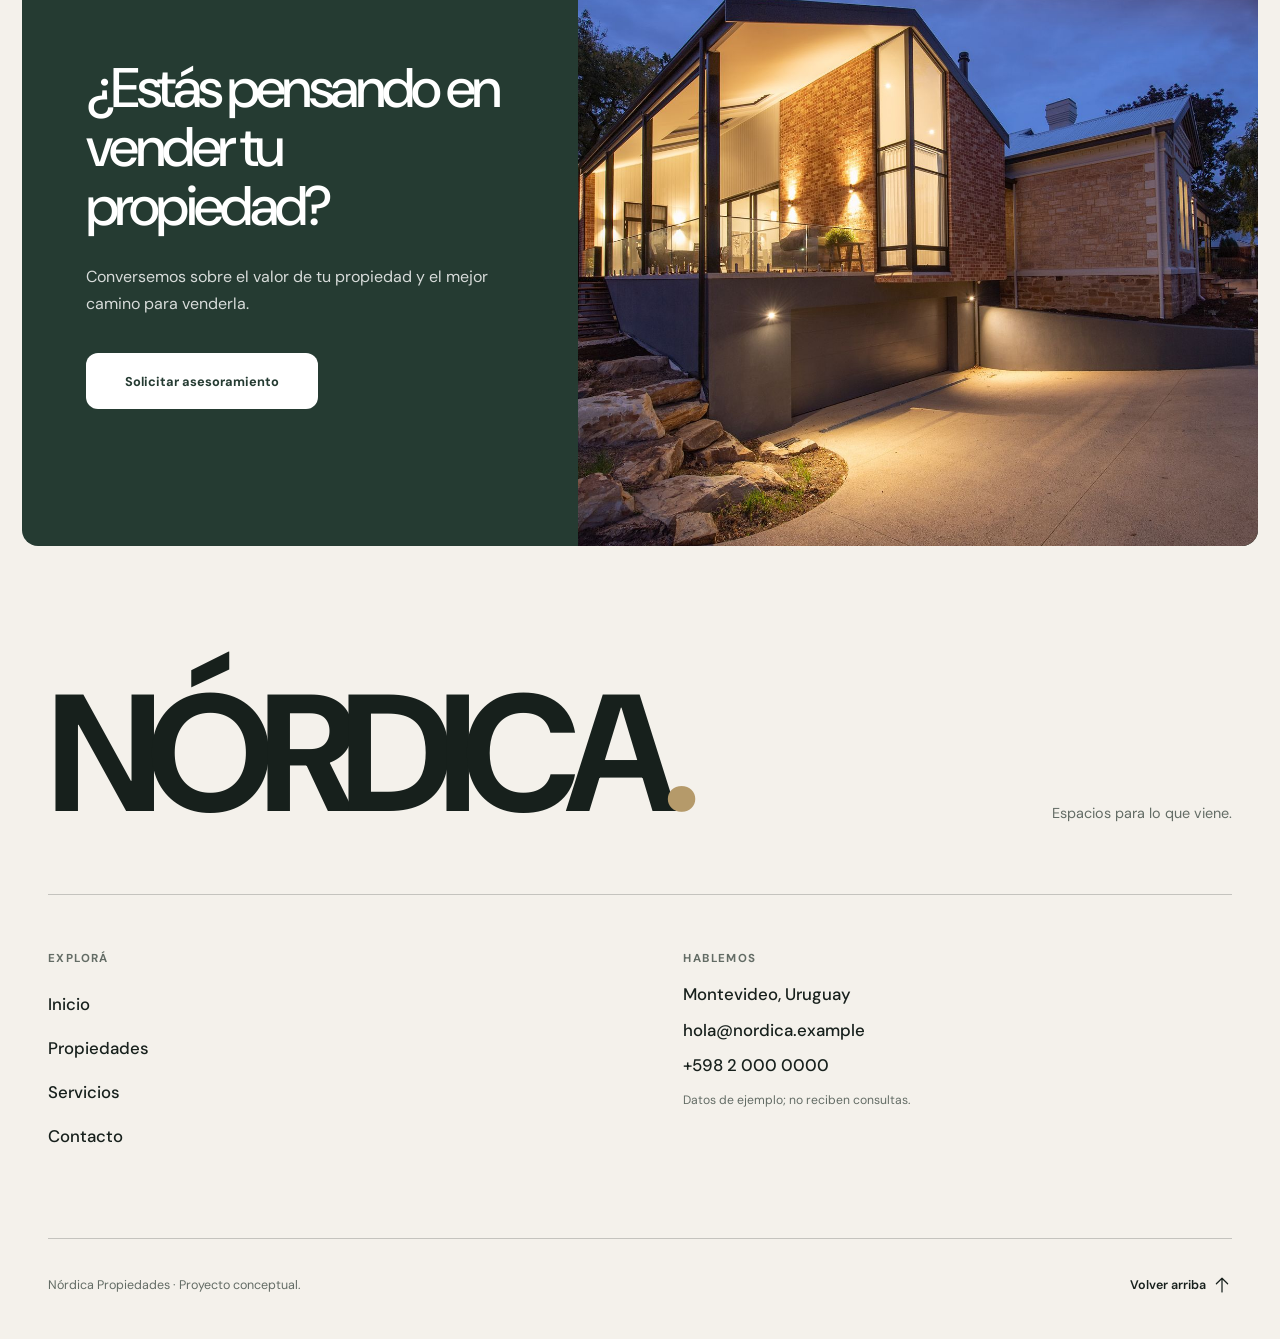
==== commit 941c9169: "Favicon agregado" ====
--- a/index.html
+++ b/index.html
@@ -4,6 +4,7 @@
     <meta charset="utf-8">
     <meta name="viewport" content="width=device-width, initial-scale=1">
     <meta name="theme-color" content="#f4f1eb">
+    <link rel="icon" type="image/svg+xml" href="assets/favicon.svg">
     <meta name="description" content="Nórdica Propiedades es un proyecto conceptual de una inmobiliaria contemporánea en Montevideo.">
     <title>Nórdica Propiedades — Espacios para una nueva etapa</title>
     <link rel="preconnect" href="https://fonts.googleapis.com">
